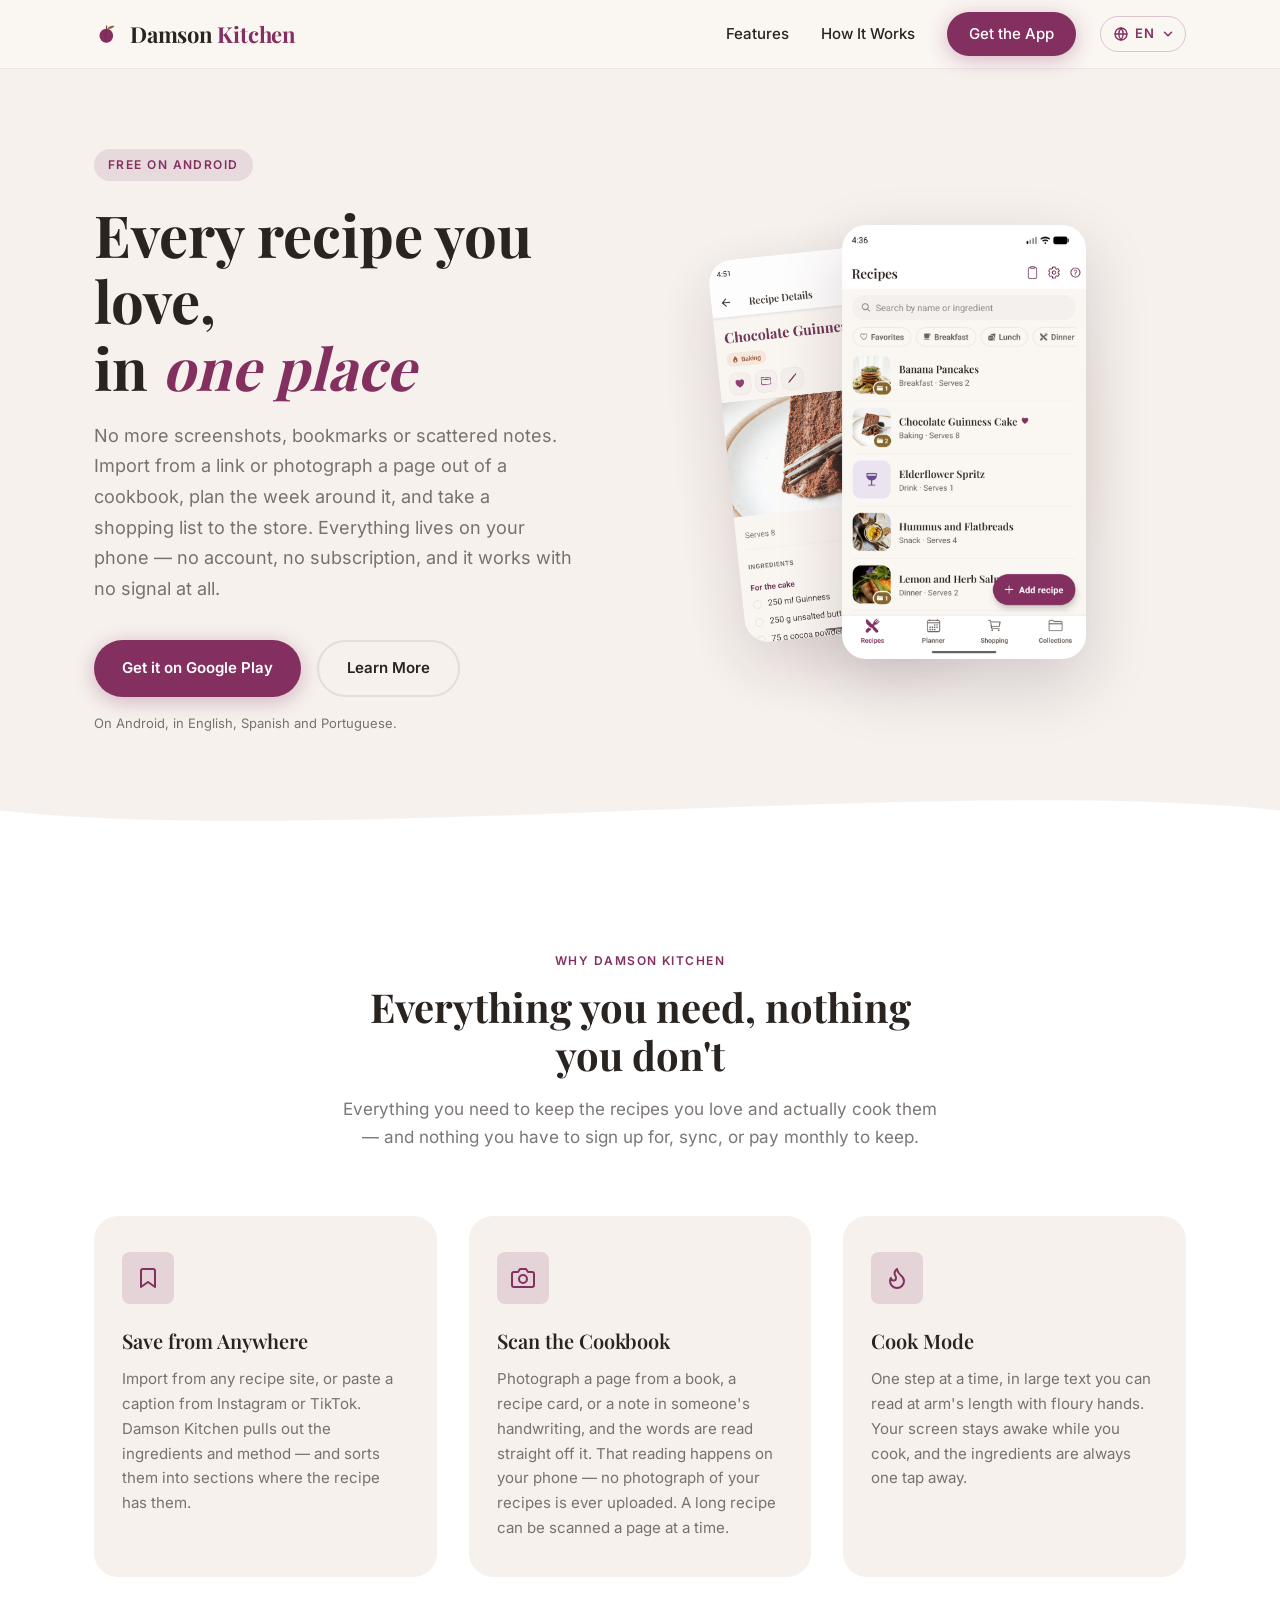
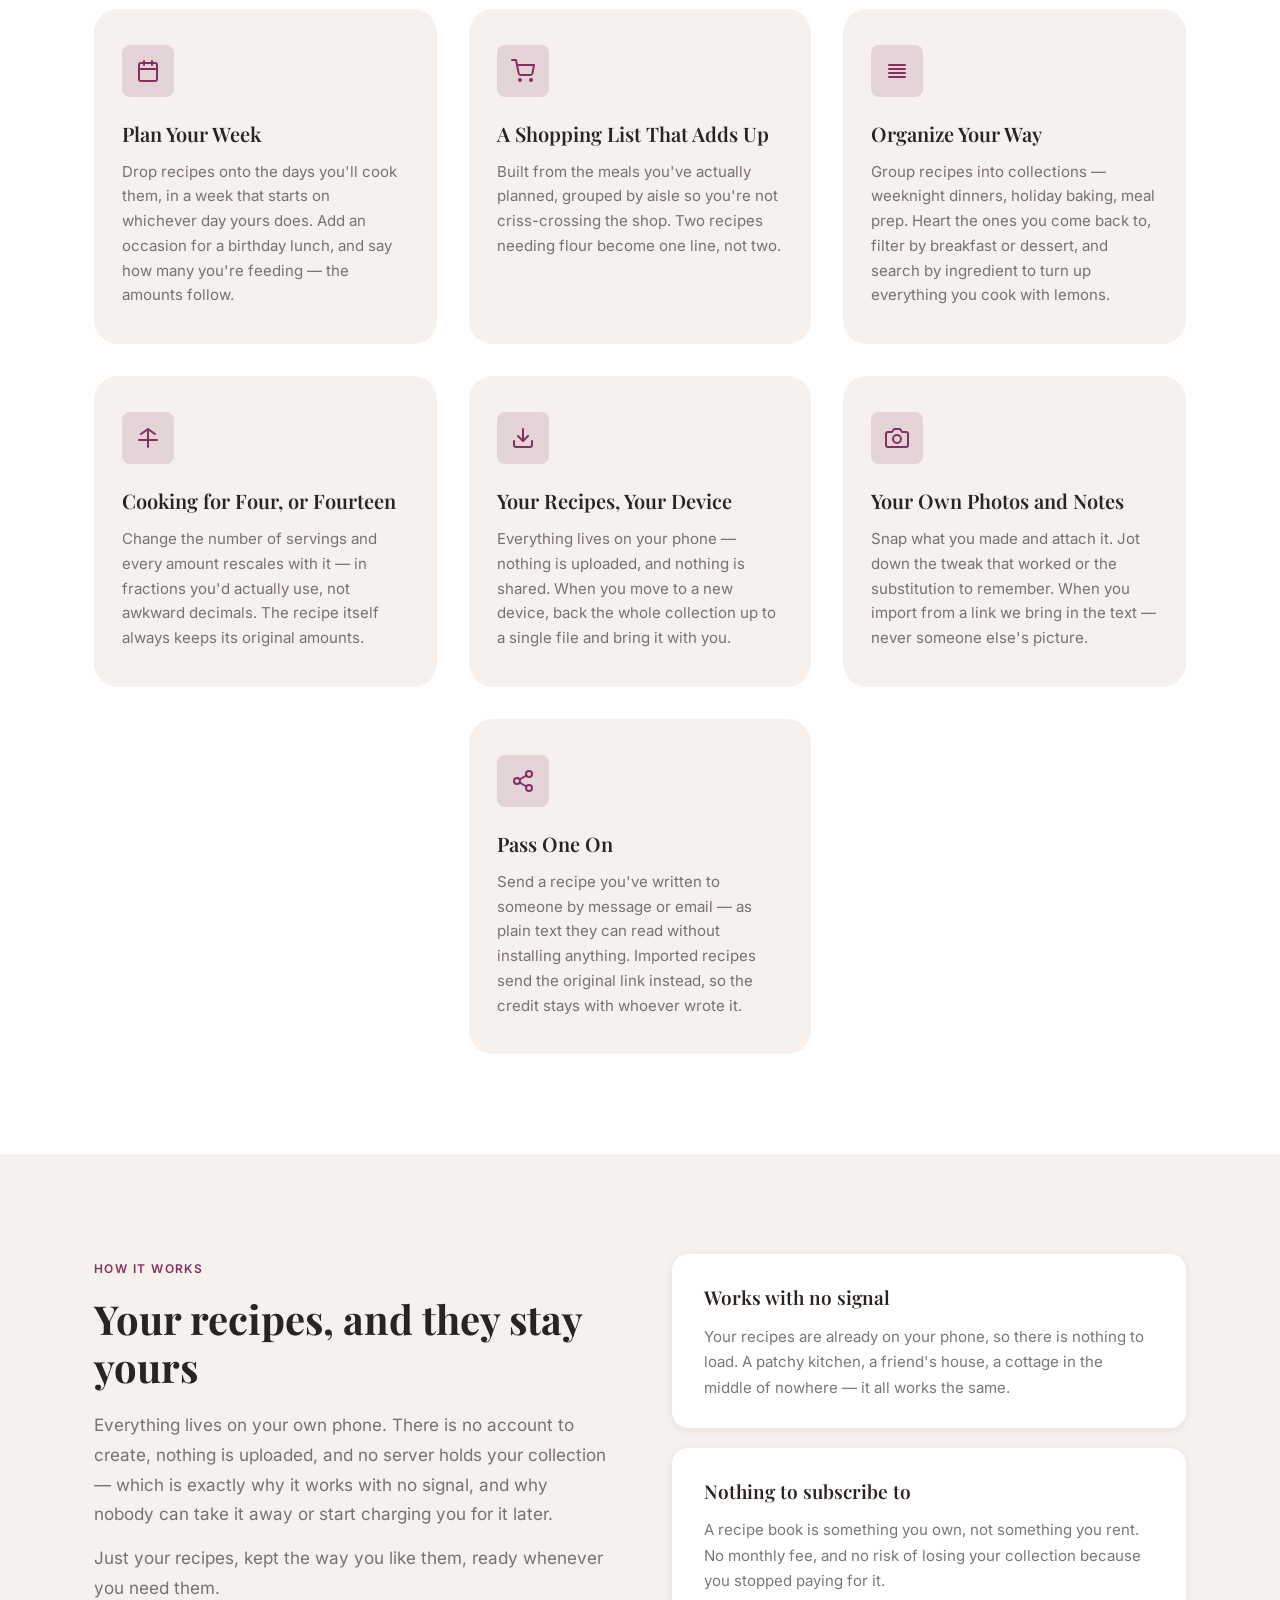
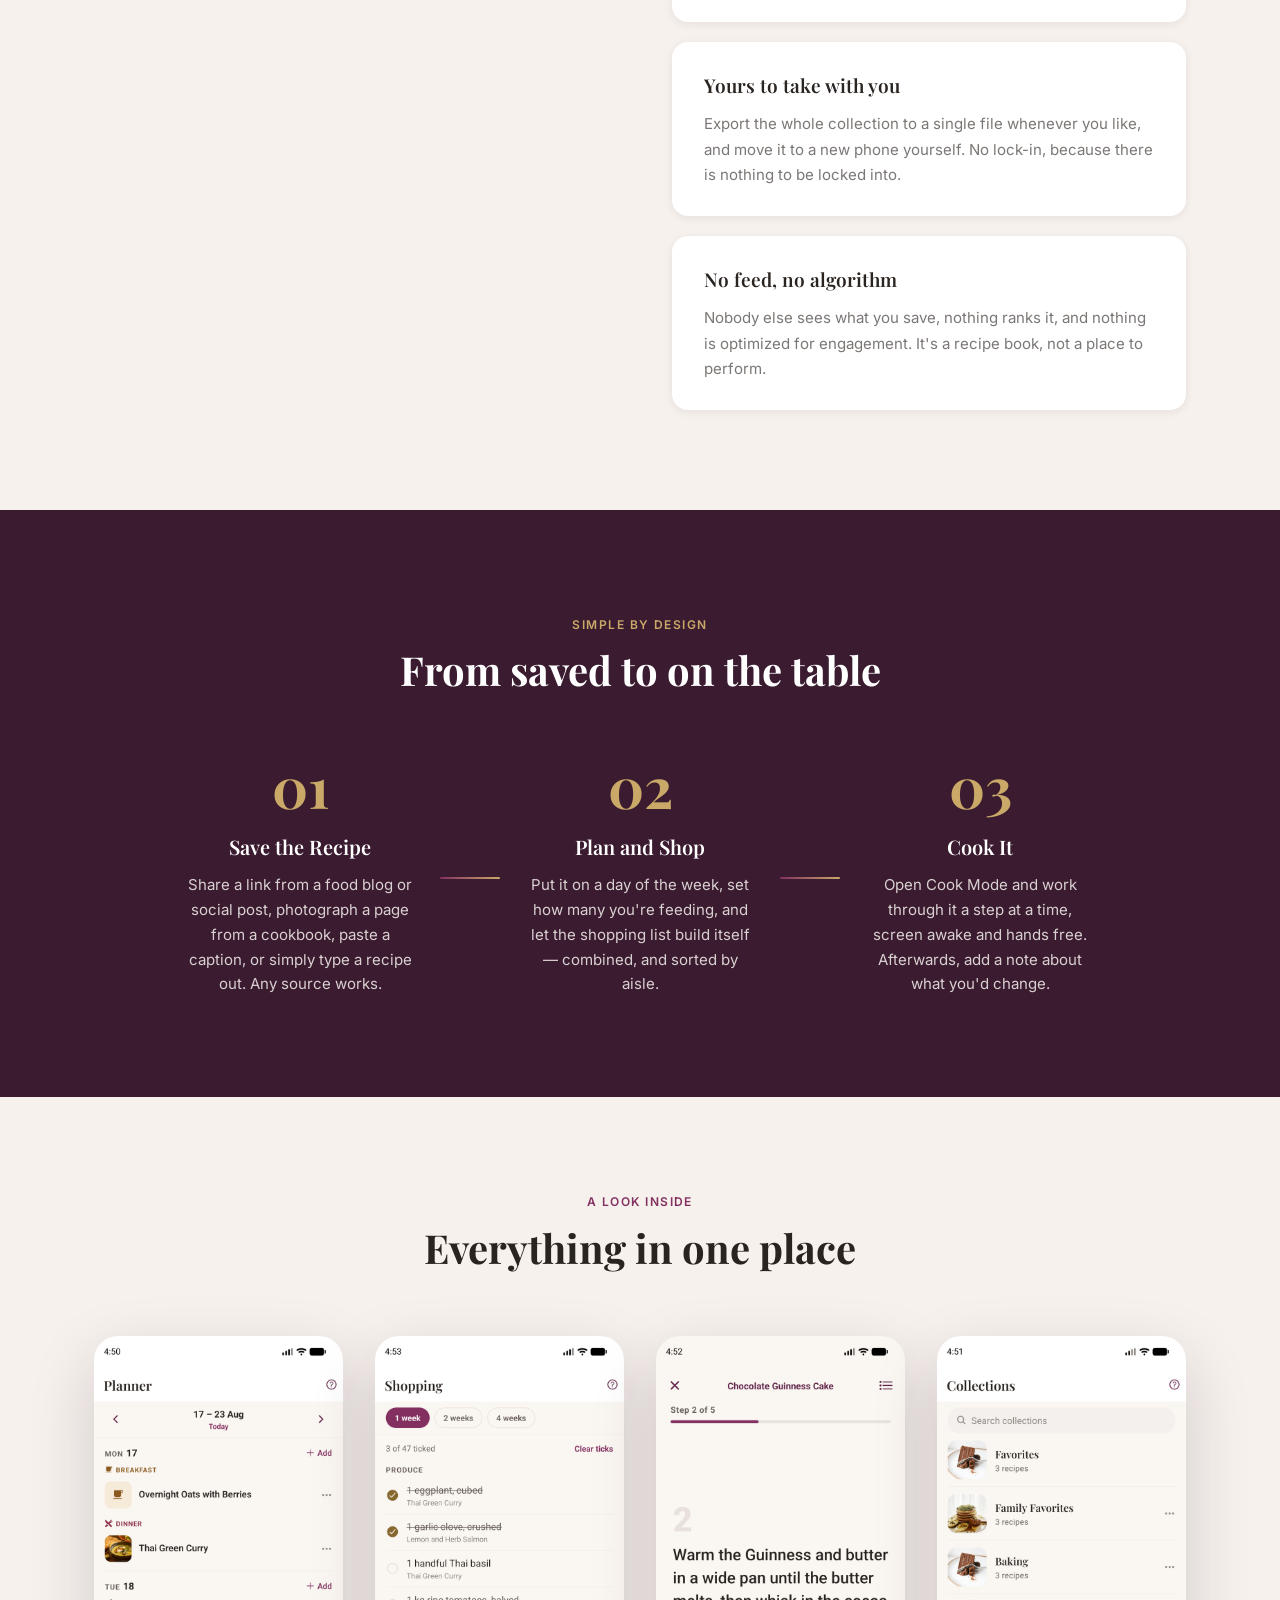
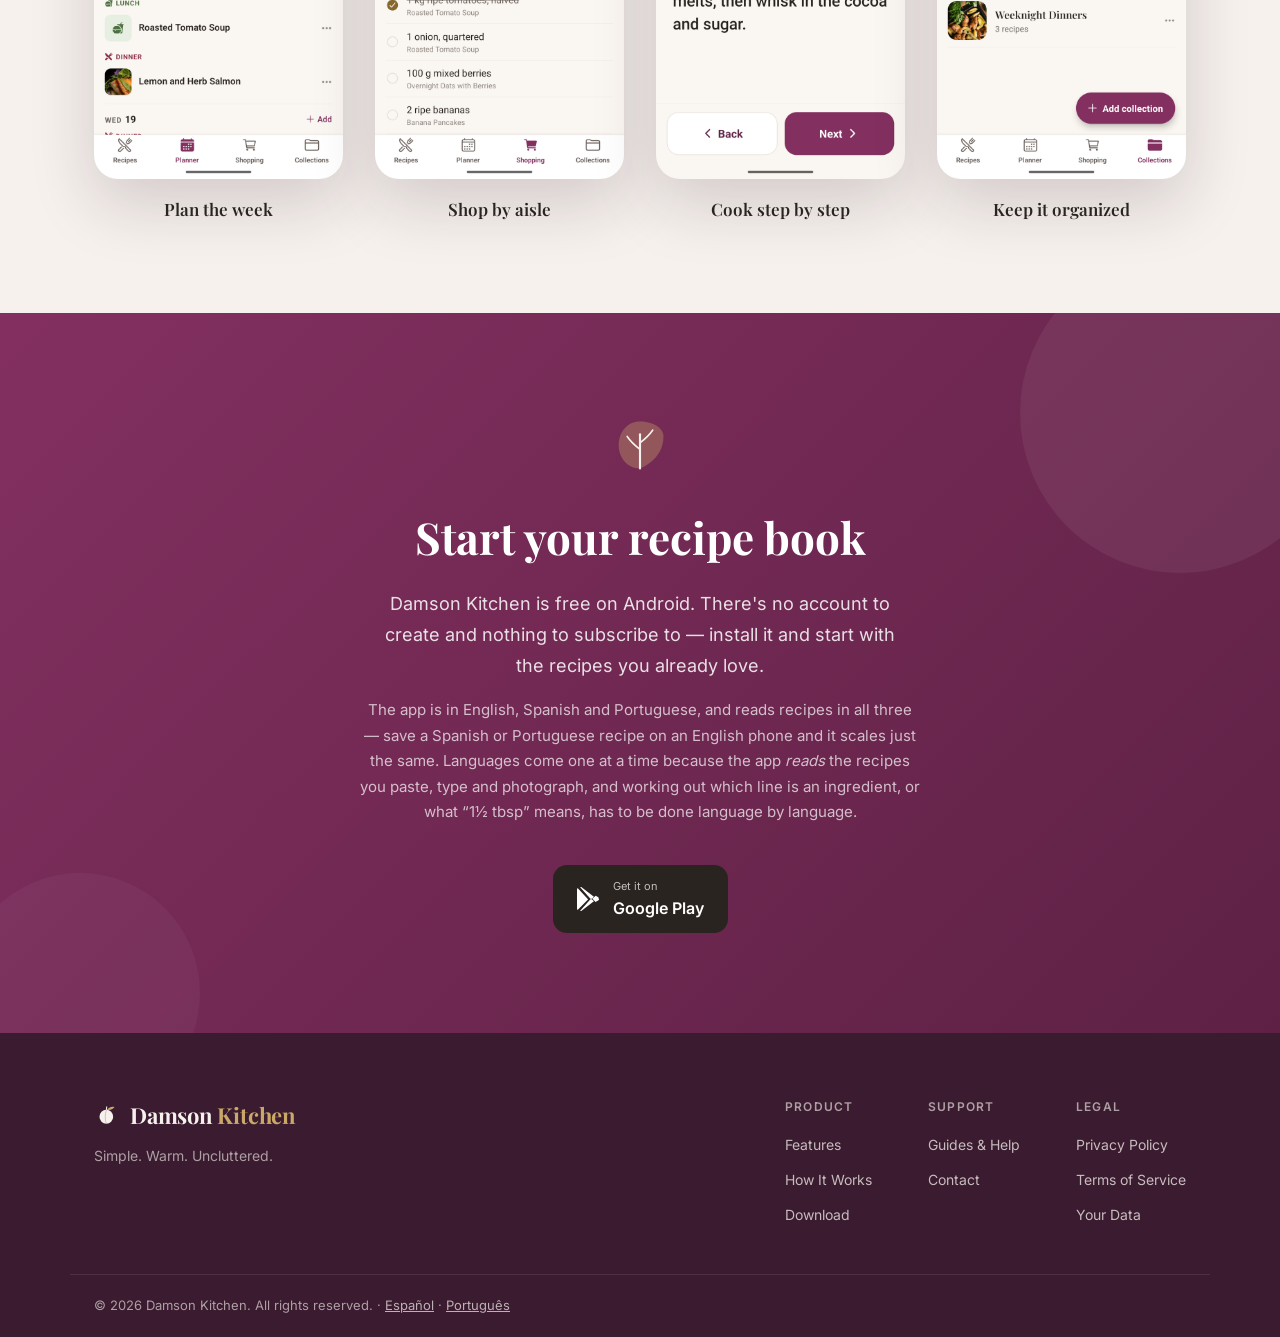
==== index.html @ f4afdb45 "Portuguese (Brazil) site, and a three-language menu in place of the EN/ES pill Co-Authored-By: Claud" ====
<!DOCTYPE html>
<html lang="en">
<head>
  <meta charset="UTF-8" />
  <meta name="viewport" content="width=device-width, initial-scale=1.0" />
  <!-- Send a Spanish- or Portuguese-speaking visitor to their page, but only on arrival from
       outside the site: moving around it (including choosing English from the language
       menu) is always respected, and ?lang=en forces English. Nothing is stored. -->
  <script>
    (function () {
      try {
        if (document.referrer.indexOf(location.origin) === 0) return;
        if (/[?&]lang=en(&|$)/.test(location.search)) return;
        var first = ((navigator.languages && navigator.languages[0]) || navigator.language || '').toLowerCase();
        var lang = first.slice(0, 2);
        if (lang !== 'es' && lang !== 'pt') return;
        var path = location.pathname === '/' || location.pathname === '/index.html' ? '/' : location.pathname;
        location.replace('/' + lang + path + location.hash);
      } catch (e) {}
    })();
  </script>
  <meta name="description" content="Damson Kitchen — your own private recipe book. Import recipes, plan the week, and build a shopping list. Everything stays on your phone." />
  <link rel="canonical" href="https://damsonkitchen.com/" />
  <link rel="alternate" hreflang="en" href="https://damsonkitchen.com/" />
  <link rel="alternate" hreflang="es" href="https://damsonkitchen.com/es/" />
  <link rel="alternate" hreflang="x-default" href="https://damsonkitchen.com/" />
  <meta property="og:type" content="website" />
  <meta property="og:site_name" content="Damson Kitchen" />
  <meta property="og:title" content="Damson Kitchen — Your Own Private Recipe Book" />
  <meta property="og:description" content="Import recipes, plan the week, and build a shopping list. Everything stays on your phone." />
  <meta property="og:image" content="https://damsonkitchen.com/assets/og-image.png" />
  <meta property="og:url" content="https://damsonkitchen.com/" />
  <meta name="twitter:card" content="summary_large_image" />
  <meta name="twitter:title" content="Damson Kitchen — Your Own Private Recipe Book" />
  <meta name="twitter:description" content="Import recipes, plan the week, and build a shopping list. Everything stays on your phone." />
  <meta name="twitter:image" content="https://damsonkitchen.com/assets/og-image.png" />
  <title>Damson Kitchen — Your Own Private Recipe Book</title>
  <script type="application/ld+json">
  {
    "@context": "https://schema.org",
    "@type": "SoftwareApplication",
    "name": "Damson Kitchen",
    "description": "Your own private recipe book. Import recipes from any website or social post, scan them from a cookbook page, plan your week, build a shopping list, and cook step by step — all stored only on your device.",
    "url": "https://damsonkitchen.com/",
    "installUrl": "https://play.google.com/store/apps/details?id=com.damsonkitchen.app",
    "downloadUrl": "https://play.google.com/store/apps/details?id=com.damsonkitchen.app",
    "applicationCategory": "LifestyleApplication",
    "operatingSystem": "Android",
    "offers": {
      "@type": "Offer",
      "price": "0",
      "priceCurrency": "GBP"
    },
    "screenshot": "https://damsonkitchen.com/assets/og-image.png",
    "image": "https://damsonkitchen.com/assets/favicon.svg"
  }
  </script>
  <link rel="icon" type="image/svg+xml" href="assets/favicon.svg" />
  <link rel="apple-touch-icon" href="assets/favicon.svg" />
  <link rel="stylesheet" href="styles.css" />
</head>
<body>

  <!-- NAV -->
  <header class="nav">
    <div class="nav__inner container">
      <a href="#" class="nav__logo" aria-label="Damson Kitchen — home">
        <svg class="brandmark" viewBox="0 0 32 32" xmlns="http://www.w3.org/2000/svg" aria-hidden="true" focusable="false"><g transform="translate(16,16) scale(0.28) translate(-53,-51)"><path d="M50 30C50.5 24 51 20 52 15" stroke="#833060" stroke-width="4.5" stroke-linecap="round" fill="none"/><ellipse cx="50" cy="59" rx="30" ry="31" fill="#833060"/><path d="M50 31C43.5 45 43.5 73 49 86" stroke="#5E2145" stroke-width="3.5" stroke-linecap="round" fill="none" opacity=".55"/><path d="M53 28C62 16 78 12 86 17 79 26 64 31 53 28Z" fill="#86682F"/></g></svg>
        <span class="nav__logo-text">Damson <em>Kitchen</em></span>
      </a>
      <nav class="nav__links">
        <a href="#features">Features</a>
        <a href="#how-it-works">How It Works</a>
        <a href="https://play.google.com/store/apps/details?id=com.damsonkitchen.app" class="btn btn--primary btn--sm" target="_blank" rel="noopener">Get the App</a>
      </nav>
      <details class="nav__lang">
        <summary aria-label="Language / Idioma" title="Language / Idioma"><svg viewBox="0 0 24 24" fill="none" stroke="currentColor" stroke-width="2" stroke-linecap="round" stroke-linejoin="round" aria-hidden="true" focusable="false"><circle cx="12" cy="12" r="9"/><path d="M3 12h18M12 3a14 14 0 0 1 0 18M12 3a14 14 0 0 0 0 18"/></svg><span>EN</span><svg class="nav__lang-caret" viewBox="0 0 24 24" fill="none" stroke="currentColor" stroke-width="2.5" stroke-linecap="round" stroke-linejoin="round" aria-hidden="true" focusable="false"><path d="M6 9l6 6 6-6"/></svg></summary>
        <ul class="nav__lang-menu">
          <li><a href="/" lang="en" hreflang="en" aria-current="true">English</a></li>
          <li><a href="/es/" lang="es" hreflang="es">Español</a></li>
          <li><a href="/pt/" lang="pt" hreflang="pt">Português</a></li>
        </ul>
      </details>
      <button class="nav__hamburger" aria-label="Open menu">
        <span></span><span></span><span></span>
      </button>
    </div>
  </header>

  <!-- HERO -->
  <section class="hero">
    <div class="container hero__inner">
      <div class="hero__text">
        <span class="hero__eyebrow">Free on Android</span>
        <h1 class="hero__headline">Every recipe you love,<br/>in <em>one place</em></h1>
        <p class="hero__sub">No more screenshots, bookmarks or scattered notes. Import from a link or photograph a page out of a cookbook, plan the week around it, and take a shopping list to the store. Everything lives on your phone — no account, no subscription, and it works with no signal at all.</p>
        <div class="hero__ctas">
          <a href="https://play.google.com/store/apps/details?id=com.damsonkitchen.app" class="btn btn--primary" target="_blank" rel="noopener">Get it on Google Play</a>
          <a href="#features" class="btn btn--ghost">Learn More</a>
        </div>
        <p class="hero__note">On Android, in English, Spanish and Portuguese.</p>
      </div>
      <div class="hero__phone">
        <div class="shot-stack">
          <img src="assets/shots/detail.png" alt="" class="shot shot--back" width="1080" height="1920">
          <img src="assets/shots/recipes.png" alt="The Damson Kitchen recipe list, showing saved recipes with photos, meal types and serving sizes" class="shot shot--front" width="1080" height="1920">
        </div>
        <div class="hero__blob" aria-hidden="true"></div>
      </div>
    </div>
    <div class="hero__wave">
      <svg viewBox="0 0 1440 80" preserveAspectRatio="none" xmlns="http://www.w3.org/2000/svg">
        <path d="M0,40 C360,80 1080,0 1440,40 L1440,80 L0,80 Z" fill="#ffffff"/>
      </svg>
    </div>
  </section>

  <!-- FEATURES -->
  <section class="features" id="features">
    <div class="container">
      <div class="section-header">
        <span class="section-eyebrow">Why Damson Kitchen</span>
        <h2>Everything you need, nothing you don't</h2>
        <p>Everything you need to keep the recipes you love and actually cook them — and nothing you have to sign up for, sync, or pay monthly to keep.</p>
      </div>
      <div class="features__grid">
        <div class="feature-card">
          <div class="feature-card__icon">
            <svg viewBox="0 0 24 24" fill="none" stroke="currentColor" stroke-width="2" stroke-linecap="round" stroke-linejoin="round">
              <path d="M19 21l-7-5-7 5V5a2 2 0 0 1 2-2h10a2 2 0 0 1 2 2z"/>
            </svg>
          </div>
          <h3>Save from Anywhere</h3>
          <p>Import from any recipe site, or paste a caption from Instagram or TikTok. Damson Kitchen pulls out the ingredients and method — and sorts them into sections where the recipe has them.</p>
        </div>
        <div class="feature-card">
          <div class="feature-card__icon">
            <svg viewBox="0 0 24 24" fill="none" stroke="currentColor" stroke-width="2" stroke-linecap="round" stroke-linejoin="round">
              <path d="M23 19a2 2 0 0 1-2 2H3a2 2 0 0 1-2-2V8a2 2 0 0 1 2-2h4l2-3h6l2 3h4a2 2 0 0 1 2 2z"/>
              <circle cx="12" cy="13" r="4"/>
            </svg>
          </div>
          <h3>Scan the Cookbook</h3>
          <p>Photograph a page from a book, a recipe card, or a note in someone's handwriting, and the words are read straight off it. That reading happens on your phone — no photograph of your recipes is ever uploaded. A long recipe can be scanned a page at a time.</p>
        </div>
        <div class="feature-card">
          <div class="feature-card__icon">
            <svg viewBox="0 0 24 24" fill="none" stroke="currentColor" stroke-width="2" stroke-linecap="round" stroke-linejoin="round">
              <path d="M8.5 14.5A2.5 2.5 0 0 0 11 12c0-1.38-.5-2-1-3-1.072-2.143-.224-4.054 2-6 .5 2.5 2 4.9 4 6.5 2 1.6 3 3.5 3 5.5a7 7 0 1 1-14 0c0-1.153.433-2.294 1-3a2.5 2.5 0 0 0 2.5 2.5z"/>
            </svg>
          </div>
          <h3>Cook Mode</h3>
          <p>One step at a time, in large text you can read at arm's length with floury hands. Your screen stays awake while you cook, and the ingredients are always one tap away.</p>
        </div>
        <div class="feature-card">
          <div class="feature-card__icon">
            <svg viewBox="0 0 24 24" fill="none" stroke="currentColor" stroke-width="2" stroke-linecap="round" stroke-linejoin="round">
              <rect x="3" y="4" width="18" height="18" rx="2"/><path d="M16 2v4M8 2v4M3 10h18"/>
            </svg>
          </div>
          <h3>Plan Your Week</h3>
          <p>Drop recipes onto the days you'll cook them, in a week that starts on whichever day yours does. Add an occasion for a birthday lunch, and say how many you're feeding — the amounts follow.</p>
        </div>
        <div class="feature-card">
          <div class="feature-card__icon">
            <svg viewBox="0 0 24 24" fill="none" stroke="currentColor" stroke-width="2" stroke-linecap="round" stroke-linejoin="round">
              <circle cx="9" cy="21" r="1"/><circle cx="20" cy="21" r="1"/><path d="M1 1h4l2.68 13.39a2 2 0 0 0 2 1.61h9.72a2 2 0 0 0 2-1.61L23 6H6"/>
            </svg>
          </div>
          <h3>A Shopping List That Adds Up</h3>
          <p>Built from the meals you've actually planned, grouped by aisle so you're not criss-crossing the shop. Two recipes needing flour become one line, not two.</p>
        </div>
        <div class="feature-card">
          <div class="feature-card__icon">
            <svg viewBox="0 0 24 24" fill="none" stroke="currentColor" stroke-width="2" stroke-linecap="round" stroke-linejoin="round">
              <path d="M4 6h16M4 10h16M4 14h16M4 18h16"/>
            </svg>
          </div>
          <h3>Organize Your Way</h3>
          <p>Group recipes into collections — weeknight dinners, holiday baking, meal prep. Heart the ones you come back to, filter by breakfast or dessert, and search by ingredient to turn up everything you cook with lemons.</p>
        </div>
        <div class="feature-card">
          <div class="feature-card__icon">
            <svg viewBox="0 0 24 24" fill="none" stroke="currentColor" stroke-width="2" stroke-linecap="round" stroke-linejoin="round">
              <path d="M12 3v18M5 8l7-5 7 5"/><path d="M3 14h18"/>
            </svg>
          </div>
          <h3>Cooking for Four, or Fourteen</h3>
          <p>Change the number of servings and every amount rescales with it — in fractions you'd actually use, not awkward decimals. The recipe itself always keeps its original amounts.</p>
        </div>
        <div class="feature-card">
          <div class="feature-card__icon">
            <svg viewBox="0 0 24 24" fill="none" stroke="currentColor" stroke-width="2" stroke-linecap="round" stroke-linejoin="round">
              <path d="M21 15v4a2 2 0 0 1-2 2H5a2 2 0 0 1-2-2v-4"/><path d="M7 10l5 5 5-5"/><path d="M12 15V3"/>
            </svg>
          </div>
          <h3>Your Recipes, Your Device</h3>
          <p>Everything lives on your phone — nothing is uploaded, and nothing is shared. When you move to a new device, back the whole collection up to a single file and bring it with you.</p>
        </div>
        <div class="feature-card">
          <div class="feature-card__icon">
            <svg viewBox="0 0 24 24" fill="none" stroke="currentColor" stroke-width="2" stroke-linecap="round" stroke-linejoin="round">
              <path d="M23 19a2 2 0 0 1-2 2H3a2 2 0 0 1-2-2V8a2 2 0 0 1 2-2h4l2-3h6l2 3h4a2 2 0 0 1 2 2z"/><circle cx="12" cy="13" r="4"/>
            </svg>
          </div>
          <h3>Your Own Photos and Notes</h3>
          <p>Snap what you made and attach it. Jot down the tweak that worked or the substitution to remember. When you import from a link we bring in the text — never someone else's picture.</p>
        </div>
        <div class="feature-card">
          <div class="feature-card__icon">
            <svg viewBox="0 0 24 24" fill="none" stroke="currentColor" stroke-width="2" stroke-linecap="round" stroke-linejoin="round">
              <circle cx="18" cy="5" r="3"/><circle cx="6" cy="12" r="3"/><circle cx="18" cy="19" r="3"/><path d="M8.59 13.51l6.83 3.98M15.41 6.51L8.59 10.49"/>
            </svg>
          </div>
          <h3>Pass One On</h3>
          <p>Send a recipe you've written to someone by message or email — as plain text they can read without installing anything. Imported recipes send the original link instead, so the credit stays with whoever wrote it.</p>
        </div>
      </div>
    </div>
  </section>

  <!-- PHILOSOPHY -->
  <section class="philosophy">
    <div class="container">
      <div class="philosophy__inner">
        <div class="philosophy__story">
          <span class="section-eyebrow">How It Works</span>
          <h2>Your recipes, and they stay yours</h2>
          <p>Everything lives on your own phone. There is no account to create, nothing is uploaded, and no server holds your collection — which is exactly why it works with no signal, and why nobody can take it away or start charging you for it later.</p>
          <p>Just your recipes, kept the way you like them, ready whenever you need them.</p>
        </div>
        <div class="philosophy__values">
          <div class="philosophy__value">
            <h3>Works with no signal</h3>
            <p>Your recipes are already on your phone, so there is nothing to load. A patchy kitchen, a friend's house, a cottage in the middle of nowhere — it all works the same.</p>
          </div>
          <div class="philosophy__value">
            <h3>Nothing to subscribe to</h3>
            <p>A recipe book is something you own, not something you rent. No monthly fee, and no risk of losing your collection because you stopped paying for it.</p>
          </div>
          <div class="philosophy__value">
            <h3>Yours to take with you</h3>
            <p>Export the whole collection to a single file whenever you like, and move it to a new phone yourself. No lock-in, because there is nothing to be locked into.</p>
          </div>
          <div class="philosophy__value">
            <h3>No feed, no algorithm</h3>
            <p>Nobody else sees what you save, nothing ranks it, and nothing is optimized for engagement. It's a recipe book, not a place to perform.</p>
          </div>
        </div>
      </div>
    </div>
  </section>

  <!-- HOW IT WORKS -->
  <section class="how-it-works" id="how-it-works">
    <div class="container">
      <div class="section-header section-header--light">
        <span class="section-eyebrow section-eyebrow--light">Simple by Design</span>
        <h2>From saved to on the table</h2>
      </div>
      <div class="steps">
        <div class="step">
          <div class="step__number">01</div>
          <div class="step__content">
            <h3>Save the Recipe</h3>
            <p>Share a link from a food blog or social post, photograph a page from a cookbook, paste a caption, or simply type a recipe out. Any source works.</p>
          </div>
        </div>
        <div class="step__connector" aria-hidden="true"></div>
        <div class="step">
          <div class="step__number">02</div>
          <div class="step__content">
            <h3>Plan and Shop</h3>
            <p>Put it on a day of the week, set how many you're feeding, and let the shopping list build itself — combined, and sorted by aisle.</p>
          </div>
        </div>
        <div class="step__connector" aria-hidden="true"></div>
        <div class="step">
          <div class="step__number">03</div>
          <div class="step__content">
            <h3>Cook It</h3>
            <p>Open Cook Mode and work through it a step at a time, screen awake and hands free. Afterwards, add a note about what you'd change.</p>
          </div>
        </div>
      </div>
    </div>
  </section>

  <!-- SCREENSHOTS -->
  <section class="gallery">
    <div class="container">
      <div class="section-header">
        <span class="section-eyebrow">A Look Inside</span>
        <h2>Everything in one place</h2>
      </div>
      <div class="gallery__strip">
        <figure class="gallery__item">
          <img src="assets/shots/planner.png" alt="The meal planner, showing recipes placed on days of the week under breakfast, lunch and dinner headings" class="shot" width="1080" height="1920" loading="lazy">
          <figcaption>Plan the week</figcaption>
        </figure>
        <figure class="gallery__item">
          <img src="assets/shots/shopping.png" alt="The shopping list, grouped by supermarket aisle with items ticked off" class="shot" width="1080" height="1920" loading="lazy">
          <figcaption>Shop by aisle</figcaption>
        </figure>
        <figure class="gallery__item">
          <img src="assets/shots/cookmode.png" alt="Cook Mode, showing a single recipe step in large text with a progress bar" class="shot" width="1080" height="1920" loading="lazy">
          <figcaption>Cook step by step</figcaption>
        </figure>
        <figure class="gallery__item">
          <img src="assets/shots/collections.png" alt="Collections, showing Favorites alongside named groups of recipes" class="shot" width="1080" height="1920" loading="lazy">
          <figcaption>Keep it organized</figcaption>
        </figure>
      </div>
    </div>
  </section>

  <!-- DOWNLOAD CTA -->
  <section class="download" id="download">
    <div class="container download__inner">
      <div class="download__leaf-icon" aria-hidden="true">
        <svg viewBox="0 0 60 60" fill="none" xmlns="http://www.w3.org/2000/svg">
          <path d="M30 8C18 8 10 18 10 30C10 42 18 52 30 52C30 52 52 44 52 22C52 14 42 8 30 8Z" fill="#C9A868" opacity="0.35"/>
          <path d="M30 52C30 52 30 30 30 20" stroke="#F6F1ED" stroke-width="2" stroke-linecap="round"/>
          <path d="M30 34C30 34 22 28 18 22" stroke="#F6F1ED" stroke-width="1.5" stroke-linecap="round"/>
          <path d="M30 28C30 28 38 22 42 16" stroke="#F6F1ED" stroke-width="1.5" stroke-linecap="round"/>
        </svg>
      </div>
      <h2>Start your recipe book</h2>
      <p>Damson Kitchen is free on Android. There's no account to create and nothing to subscribe to — install it and start with the recipes you already love.</p>
      <p class="download__note">The app is in English, Spanish and Portuguese, and reads recipes in all three — save a Spanish or Portuguese recipe on an English phone and it scales just the same. Languages come one at a time because the app <em>reads</em> the recipes you paste, type and photograph, and working out which line is an ingredient, or what &ldquo;1&frac12; tbsp&rdquo; means, has to be done language by language.</p>
      <div class="download__badges">
        <a href="https://play.google.com/store/apps/details?id=com.damsonkitchen.app" class="store-badge" target="_blank" rel="noopener" aria-label="Get Damson Kitchen on Google Play">
          <svg viewBox="0 0 24 24" fill="currentColor" aria-hidden="true">
            <path d="M3.18 23.76c.33.19.71.24 1.08.14l12.64-9.73-2.79-2.79L3.18 23.76zM.49 1.17C.18 1.52 0 2.04 0 2.7v18.6c0 .66.18 1.18.49 1.52l.08.08L11 12.49v-.24L.57 1.09l-.08.08zM21.46 10.35l-2.9-1.67-3.12 3.12 3.12 3.13 2.92-1.68c.83-.48.83-1.25-.02-1.9zM4.26.09L16.9 9.83l-2.79 2.79L3.18.24C3.51.06 3.93.1 4.26.09z"/>
          </svg>
          <div>
            <small>Get it on</small>
            <strong>Google Play</strong>
          </div>
        </a>
      </div>
    </div>
  </section>

  <!-- FOOTER -->
  <footer class="footer">
    <div class="container footer__inner">
      <div class="footer__brand">
        <a href="#" class="nav__logo" aria-label="Damson Kitchen — home">
          <svg class="brandmark" viewBox="0 0 32 32" xmlns="http://www.w3.org/2000/svg" aria-hidden="true" focusable="false"><g transform="translate(16,16) scale(0.28) translate(-53,-51)"><path d="M50 30C50.5 24 51 20 52 15" stroke="#F6F1ED" stroke-width="4.5" stroke-linecap="round" fill="none"/><ellipse cx="50" cy="59" rx="30" ry="31" fill="#F6F1ED"/><path d="M50 31C43.5 45 43.5 73 49 86" stroke="#833060" stroke-width="3.5" stroke-linecap="round" fill="none" opacity=".34"/><path d="M53 28C62 16 78 12 86 17 79 26 64 31 53 28Z" fill="#C9A868"/></g></svg>
          <span class="nav__logo-text">Damson <em>Kitchen</em></span>
        </a>
        <p>Simple. Warm. Uncluttered.</p>
      </div>
      <div class="footer__links">
        <div class="footer__col">
          <h4>Product</h4>
          <a href="#features">Features</a>
          <a href="#how-it-works">How It Works</a>
          <a href="#download">Download</a>
        </div>
        <div class="footer__col">
          <h4>Support</h4>
          <a href="help.html">Guides &amp; Help</a>
          <a href="mailto:hello@damsonkitchen.com">Contact</a>
        </div>
        <div class="footer__col">
          <h4>Legal</h4>
          <a href="privacy.html">Privacy Policy</a>
          <a href="terms.html">Terms of Service</a>
          <a href="delete-account.html">Your Data</a>
        </div>
      </div>
    </div>
    <div class="footer__bottom container">
      <p>&copy; 2026 Damson Kitchen. All rights reserved. · <a href="/es/" lang="es" hreflang="es">Español</a> · <a href="/pt/" lang="pt" hreflang="pt">Português</a></p>
    </div>
  </footer>

  <script src="script.js"></script>
</body>
</html>
---- styles.css ----
/* ============================================================
   DAMSON KITCHEN — Brand Website

   Damson on warm stone, matching the app's own palette (src/theme.ts).
   The primary and accent are the app's exact values so the site and the
   app read as one product:

     --damson    #833060  = app lightColors.primary   (white on it, 8.2:1)
     --brass     #C9A868  = app darkColors.accent     (sits on dark grounds)
     --ink       #2A2421  = app lightColors.text
     --plum-deep #3A1B2F  = dark section bands and the footer

   Ration the hue, as the app does: filled buttons and eyebrows carry it,
   body copy sits in --ink-60. Don't put damson on every heading — that
   over-saturation is what made the previous coral-on-cream look dated.
   ============================================================ */

/* Fonts are served from this site, not from Google Fonts, so a visit sends
   nothing to a third party. Both are variable fonts covering every weight the
   site uses; the Latin subset includes Spanish (á ñ ¿ ¡) and the euro sign.
   Both are under the SIL Open Font License. */
@font-face {
  font-family: 'Inter';
  font-style: normal;
  font-weight: 300 600;
  font-display: swap;
  src: url('assets/fonts/inter-latin.woff2') format('woff2');
}
@font-face {
  font-family: 'Playfair Display';
  font-style: normal;
  font-weight: 400 700;
  font-display: swap;
  src: url('assets/fonts/playfair-display-latin.woff2') format('woff2');
}

*, *::before, *::after { box-sizing: border-box; margin: 0; padding: 0; }

:root {
  --damson:    #833060;
  --damson-dk: #6B2750;  /* hover/pressed */
  --stone:     #F6F1ED;  /* warm off-white section bands */
  --brass:     #C9A868;
  --ink:       #2A2421;
  --ink-60:    rgba(42,36,33,.62);
  --ink-10:    rgba(42,36,33,.09);
  --plum-deep: #3A1B2F;
  --white:     #ffffff;

  --font-heading: 'Playfair Display', Georgia, serif;
  --font-body:    'Inter', system-ui, sans-serif;

  --radius-sm: 8px;
  --radius-md: 16px;
  --radius-lg: 24px;
  --radius-xl: 40px;

  --shadow-sm: 0 2px 8px rgba(58,27,47,.08);
  --shadow-md: 0 8px 32px rgba(58,27,47,.12);
  --shadow-lg: 0 24px 64px rgba(58,27,47,.18);

  --transition: 0.22s ease;
}

html { scroll-behavior: smooth; }

body {
  font-family: var(--font-body);
  background: var(--white);
  color: var(--ink);
  line-height: 1.65;
  overflow-x: hidden;
}

/* ---- UTILITIES ---- */
.container {
  max-width: 1140px;
  margin: 0 auto;
  padding: 0 24px;
}

.btn {
  display: inline-flex;
  align-items: center;
  gap: 8px;
  padding: 14px 28px;
  border-radius: 100px;
  font-family: var(--font-body);
  font-size: 15px;
  font-weight: 600;
  text-decoration: none;
  cursor: pointer;
  border: none;
  transition: transform var(--transition), box-shadow var(--transition), background var(--transition);
}
.btn:hover { transform: translateY(-2px); }

.btn--primary {
  background: var(--damson);
  color: var(--white);
  box-shadow: 0 4px 20px rgba(131,48,96,.32);
}
.btn--primary:hover { background: var(--damson-dk); box-shadow: 0 8px 28px rgba(131,48,96,.42); }

.btn--ghost {
  background: transparent;
  color: var(--ink);
  border: 2px solid var(--ink-10);
}
.btn--ghost:hover { border-color: var(--damson); color: var(--damson); }

.btn--sm { padding: 10px 22px; font-size: 14px; }

.section-header {
  text-align: center;
  max-width: 600px;
  margin: 0 auto 64px;
}
/* Doubled class so it outranks `.section-header h2` below, which sets ink. With
   equal specificity the later rule won, and the heading on the dark band rendered
   ink on plum-deep — 1:1, invisible. */
.section-header.section-header--light h2,
.section-header.section-header--light p { color: var(--white); }

.section-eyebrow {
  display: inline-block;
  font-size: 12px;
  font-weight: 600;
  letter-spacing: .12em;
  text-transform: uppercase;
  color: var(--damson);
  margin-bottom: 12px;
}
.section-eyebrow--light { color: var(--brass); }

.section-header h2 {
  font-family: var(--font-heading);
  font-size: clamp(28px, 4vw, 40px);
  font-weight: 700;
  line-height: 1.2;
  color: var(--ink);
  margin-bottom: 16px;
}
.section-header p {
  font-size: 17px;
  color: var(--ink-60);
  line-height: 1.7;
}

/* ============================================================
   NAVIGATION
   ============================================================ */
.nav {
  position: sticky;
  top: 0;
  z-index: 100;
  background: rgba(250,246,241,.92);
  backdrop-filter: blur(12px);
  -webkit-backdrop-filter: blur(12px);
  border-bottom: 1px solid rgba(131,48,96,.1);
}

.nav__inner {
  display: flex;
  align-items: center;
  justify-content: space-between;
  height: 68px;
}

.nav__logo {
  display: flex;
  align-items: center;
  gap: 10px;
  text-decoration: none;
  font-family: var(--font-heading);
  font-size: 22px;
  font-weight: 700;
  color: var(--ink);
}

.nav__links {
  display: flex;
  align-items: center;
  gap: 32px;
}
.nav__links a {
  text-decoration: none;
  font-size: 15px;
  font-weight: 500;
  color: var(--ink);
  transition: color var(--transition);
}
.nav__links a:not(.btn):hover { color: var(--damson); }
/* `.nav__links a` sets ink and outranks `.btn--primary`; the filled button needs its white back. */
.nav__links a.btn--primary { color: var(--white); }

/* The language switch lives outside .nav__links so it stays visible on phones,
   where the menu collapses — a switch hidden behind the hamburger is one the
   person who needs it may never find. At three languages it became a dropdown:
   a <details>, so it opens with no script at all (script.js only closes it on an
   outside tap or Escape). The pill shows the current language's code; the menu
   names each language in itself, because the person hunting for theirs may not
   read the one on screen. */
.nav__links { margin-left: auto; }
.nav__lang { position: relative; margin-left: 24px; }
.nav__lang > summary {
  display: inline-flex;
  align-items: center;
  gap: 6px;
  padding: 6px 10px 6px 12px;
  border: 1.5px solid rgba(131,48,96,.25);
  border-radius: 999px;
  font-size: 13px;
  font-weight: 600;
  letter-spacing: .06em;
  color: var(--damson);
  cursor: pointer;
  list-style: none;
  user-select: none;
  transition: background var(--transition), border-color var(--transition);
}
.nav__lang > summary::-webkit-details-marker { display: none; }
.nav__lang > summary svg { width: 16px; height: 16px; }
.nav__lang > summary .nav__lang-caret { width: 14px; height: 14px; transition: transform var(--transition); }
.nav__lang[open] > summary .nav__lang-caret { transform: rotate(180deg); }
.nav__lang > summary:hover,
.nav__lang[open] > summary { background: rgba(131,48,96,.08); border-color: var(--damson); }
.nav__lang-menu {
  position: absolute;
  right: 0;
  top: calc(100% + 8px);
  min-width: 170px;
  margin: 0;
  padding: 6px;
  list-style: none;
  background: var(--white);
  border: 1px solid rgba(131,48,96,.15);
  border-radius: 12px;
  box-shadow: 0 12px 32px rgba(42,36,33,.14);
  z-index: 120;
}
.nav__lang-menu a {
  display: block;
  padding: 10px 14px;
  border-radius: 8px;
  font-size: 15px;
  color: var(--ink);
  text-decoration: none;
}
.nav__lang-menu a:hover { background: rgba(131,48,96,.08); }
.nav__lang-menu a[aria-current] { color: var(--damson); font-weight: 600; }

.nav__hamburger {
  display: none;
  flex-direction: column;
  gap: 5px;
  background: none;
  border: none;
  cursor: pointer;
  padding: 4px;
}
.nav__hamburger span {
  display: block;
  width: 24px;
  height: 2px;
  background: var(--ink);
  border-radius: 2px;
  transition: var(--transition);
}

/* Wordmark, not an image file. The old logo was a Zayvori PNG; rather than
   commission artwork just to put the name in the corner, the name IS the mark —
   set in the heading face with the damson plum glyph beside it. Scales cleanly,
   costs no request, and can't go stale the way a baked-in PNG did. */
.brandmark {
  height: 26px;
  width: 26px;
  flex-shrink: 0;
  display: block;
}
.nav__logo-text {
  letter-spacing: -0.01em;
}
/* Second word sits in damson so the mark carries the hue without a colored
   heading — the same rationing rule the app follows. */
.nav__logo-text em {
  font-style: normal;
  color: var(--damson);
}
.footer__brand .nav__logo-text em { color: var(--brass); }

/* ============================================================
   HERO
   ============================================================ */
.hero {
  background: var(--stone);
  padding: 80px 0 0;
  position: relative;
  overflow: hidden;
}

.hero__inner {
  display: grid;
  grid-template-columns: 1fr 1fr;
  align-items: center;
  gap: 48px;
  padding-bottom: 40px;
}

.hero__eyebrow {
  display: inline-block;
  font-size: 12px;
  font-weight: 600;
  letter-spacing: .12em;
  text-transform: uppercase;
  color: var(--damson);
  background: rgba(131,48,96,.12);
  padding: 6px 14px;
  border-radius: 100px;
  margin-bottom: 20px;
}

.hero__headline {
  font-family: var(--font-heading);
  font-size: clamp(36px, 5vw, 58px);
  font-weight: 700;
  line-height: 1.15;
  color: var(--ink);
  margin-bottom: 20px;
}
.hero__headline em {
  font-style: italic;
  color: var(--damson);
}

.hero__sub {
  font-size: 18px;
  color: var(--ink-60);
  line-height: 1.7;
  max-width: 480px;
  margin-bottom: 36px;
}

.hero__note {
  margin-top: 16px;
  font-size: 13px;
  color: var(--ink-60);
}

.hero__ctas {
  display: flex;
  gap: 16px;
  flex-wrap: wrap;
}

/* Screenshots, unframed.

   The hero used to sit inside a CSS phone bezel — fake volume buttons, a fake
   camera, a porcelain gradient, ~230 lines of it. Real screenshots do not need
   a drawn handset: rounded corners and a shadow read as a screen on their own,
   and dropping the bezel hands about 15% more width back to the actual UI,
   which is the entire point of showing it. */
.hero__phone {
  display: flex;
  justify-content: center;
  align-items: center;
  position: relative;
}

.hero__blob {
  position: absolute;
  width: 420px;
  height: 420px;
  background: radial-gradient(ellipse, rgba(201,168,104,.30) 0%, transparent 70%);
  border-radius: 50%;
  top: 50%;
  left: 50%;
  transform: translate(-50%, -50%);
  z-index: 0;
}

.shot-stack {
  position: relative;
  z-index: 1;
  display: flex;
  align-items: center;
  justify-content: center;
  min-height: 540px;
  width: 100%;
}

.shot {
  display: block;
  height: auto;
  border-radius: 24px;
  box-shadow: var(--shadow-lg);
  background: var(--white);
}

/* Two screens rather than one: the second sits behind and tilted, so the hero
   shows the list AND a recipe without needing the width for two full images. */
.shot--back {
  position: absolute;
  width: 216px;
  transform: translateX(-42%) rotate(-6deg);
  opacity: .9;
  z-index: 0;
}

.shot--front {
  position: relative;
  width: 244px;
  transform: translateX(16%);
  z-index: 1;
}

.hero__wave {
  line-height: 0;
}
.hero__wave svg { width: 100%; display: block; }

/* ============================================================
   FEATURES
   ============================================================ */
.features {
  padding: 100px 0;
  background: var(--white);
}

.features__grid {
  display: grid;
  grid-template-columns: repeat(3, 1fr);
  gap: 32px;
}

/* With ten cards the last row holds one, and a lone card hard against the left
   edge reads as a layout that ran out rather than a set that finished. Centering
   it only fires when it really is alone (10th of three-wide is 3n+1), and only
   above 900px where the grid is three columns — below that the card counts work
   out even, and column 2 would not exist at the one-column breakpoint. */
@media (min-width: 901px) {
  .features__grid > .feature-card:last-child:nth-child(3n + 1) {
    grid-column: 2;
  }
}

.feature-card {
  background: var(--stone);
  border-radius: var(--radius-lg);
  padding: 36px 28px;
  transition: transform var(--transition), box-shadow var(--transition);
}
.feature-card:hover {
  transform: translateY(-6px);
  box-shadow: var(--shadow-md);
}

.feature-card__icon {
  width: 52px;
  height: 52px;
  background: rgba(131,48,96,.15);
  border-radius: var(--radius-sm);
  display: flex;
  align-items: center;
  justify-content: center;
  margin-bottom: 20px;
  color: var(--damson);
}
.feature-card__icon svg { width: 24px; height: 24px; }

.feature-card h3 {
  font-family: var(--font-heading);
  font-size: 20px;
  font-weight: 600;
  color: var(--ink);
  margin-bottom: 10px;
}
.feature-card p { font-size: 15px; color: var(--ink-60); line-height: 1.65; }

/* ============================================================
   PHILOSOPHY
   ============================================================ */
.philosophy {
  background: var(--stone);
  padding: 100px 0;
}

.philosophy__inner {
  display: grid;
  grid-template-columns: 1fr 1fr;
  gap: 64px;
  align-items: start;
}

.philosophy__story .section-eyebrow { margin-bottom: 16px; }

.philosophy__story h2 {
  font-family: var(--font-heading);
  font-size: clamp(28px, 4vw, 40px);
  font-weight: 700;
  line-height: 1.2;
  color: var(--ink);
  margin-bottom: 20px;
}

.philosophy__story p {
  font-size: 17px;
  color: var(--ink-60);
  line-height: 1.75;
  margin-bottom: 14px;
}
.philosophy__story p:last-child { margin-bottom: 0; }

.philosophy__values {
  display: flex;
  flex-direction: column;
  gap: 20px;
}

.philosophy__value {
  background: var(--white);
  border-radius: var(--radius-md);
  padding: 28px 32px;
  box-shadow: var(--shadow-sm);
}

.philosophy__value h3 {
  font-family: var(--font-heading);
  font-size: 19px;
  font-weight: 600;
  color: var(--ink);
  margin-bottom: 10px;
}

.philosophy__value p {
  font-size: 15px;
  color: var(--ink-60);
  line-height: 1.7;
}

/* ============================================================
   HOW IT WORKS
   ============================================================ */
.how-it-works {
  background: var(--plum-deep);
  padding: 100px 0;
}

.steps {
  display: flex;
  align-items: center;
  gap: 0;
  max-width: 960px;
  margin: 0 auto;
}

.step {
  flex: 1;
  text-align: center;
  padding: 0 24px;
}

.step__number {
  font-family: var(--font-heading);
  font-size: 56px;
  font-weight: 700;
  /* Brass, the accent for dark grounds: damson on plum-deep was 1.7:1. */
  color: var(--brass);
  line-height: 1;
  margin-bottom: 16px;
}

.step__content h3 {
  font-family: var(--font-heading);
  font-size: 20px;
  font-weight: 600;
  color: var(--white);
  margin-bottom: 10px;
}
.step__content p { font-size: 15px; color: rgba(246,241,237,.85); line-height: 1.65; }

.step__connector {
  width: 60px;
  height: 2px;
  background: linear-gradient(90deg, var(--damson), var(--brass));
  flex-shrink: 0;
  border-radius: 1px;
}

/* ============================================================
   TESTIMONIALS
   ============================================================ */
.testimonials {
  padding: 100px 0;
  background: var(--white);
}

.testimonials__grid {
  display: grid;
  grid-template-columns: repeat(3, 1fr);
  gap: 28px;
}

.testimonial-card {
  background: var(--stone);
  border-radius: var(--radius-lg);
  padding: 32px 28px;
  display: flex;
  flex-direction: column;
  gap: 16px;
}

.testimonial-card__stars { color: var(--damson); font-size: 16px; letter-spacing: 2px; }

.testimonial-card p {
  font-size: 15px;
  color: var(--ink);
  line-height: 1.7;
  font-style: italic;
  flex: 1;
}

.testimonial-card__author {
  display: flex;
  align-items: center;
  gap: 12px;
}
.testimonial-card__avatar {
  width: 40px;
  height: 40px;
  border-radius: 50%;
  background: var(--brass);
  display: flex;
  align-items: center;
  justify-content: center;
  font-weight: 700;
  font-size: 16px;
  color: var(--ink);
  flex-shrink: 0;
}
.testimonial-card__author strong { display: block; font-size: 14px; color: var(--ink); }
.testimonial-card__author span { font-size: 12px; color: var(--ink-60); }


/* ============================================================
   SCREENSHOT GALLERY
   ============================================================ */
.gallery {
  padding: 90px 0;
  background: var(--stone);
}

.gallery__strip {
  display: grid;
  /* auto-fit rather than a fixed count: four across on a desktop, two on a
     tablet, one on a phone, with no breakpoints to maintain. */
  grid-template-columns: repeat(auto-fit, minmax(180px, 1fr));
  gap: 32px;
  margin-top: 48px;
}

.gallery__item {
  margin: 0;
  text-align: center;
}
.gallery__item .shot { width: 100%; }
.gallery__item figcaption {
  margin-top: 16px;
  font-family: var(--font-heading);
  font-size: 17px;
  font-weight: 600;
  color: var(--ink);
}

/* ============================================================
   DOWNLOAD CTA
   ============================================================ */
.download {
  background: linear-gradient(135deg, var(--damson) 0%, #5E2145 100%);
  padding: 100px 0;
  position: relative;
  overflow: hidden;
}
.download::before {
  content: '';
  position: absolute;
  top: -60px; right: -60px;
  width: 320px; height: 320px;
  background: rgba(255,255,255,.06);
  border-radius: 50%;
}
.download::after {
  content: '';
  position: absolute;
  bottom: -80px; left: -40px;
  width: 240px; height: 240px;
  background: rgba(255,255,255,.04);
  border-radius: 50%;
}

.download__inner {
  text-align: center;
  position: relative;
  z-index: 1;
}

.download__leaf-icon {
  width: 64px;
  height: 64px;
  margin: 0 auto 24px;
}
.download__leaf-icon svg { width: 100%; height: 100%; }

.download h2 {
  font-family: var(--font-heading);
  font-size: clamp(28px, 4vw, 44px);
  font-weight: 700;
  color: var(--white);
  margin-bottom: 16px;
}

.download p {
  font-size: 18px;
  color: rgba(255,255,255,.85);
  max-width: 520px;
  margin: 0 auto 40px;
  line-height: 1.7;
}

.download p.download__note {
  font-size: 15px;
  color: rgba(255,255,255,.7);
  max-width: 560px;
  margin: -24px auto 40px;
}

.download__badges {
  display: flex;
  justify-content: center;
  gap: 16px;
  flex-wrap: wrap;
}

.btn--light {
  background: var(--white);
  color: var(--damson);
}
.btn--light:hover { background: var(--stone); box-shadow: 0 8px 24px rgba(255,255,255,.25); }

.store-badge {
  display: flex;
  align-items: center;
  gap: 12px;
  background: var(--ink);
  color: var(--white);
  text-decoration: none;
  padding: 12px 24px;
  border-radius: 14px;
  transition: transform var(--transition), box-shadow var(--transition);
  min-width: 160px;
}
.store-badge:hover { transform: translateY(-3px); box-shadow: 0 12px 32px rgba(58,27,47,.4); }
.store-badge svg { width: 24px; height: 24px; flex-shrink: 0; }
.store-badge div { text-align: left; }
.store-badge small { display: block; font-size: 11px; opacity: .7; }
.store-badge strong { display: block; font-size: 16px; font-weight: 600; }

/* ============================================================
   FOOTER
   ============================================================ */
.footer {
  background: var(--plum-deep);
  padding: 64px 0 0;
}

.footer__inner {
  display: grid;
  grid-template-columns: 1fr auto;
  gap: 48px;
  padding-bottom: 48px;
  border-bottom: 1px solid rgba(246,241,237,.1);
}

.footer__brand .nav__logo { color: var(--stone); margin-bottom: 12px; }

.footer__brand p {
  font-size: 14px;
  color: rgba(246,241,237,.62);
  max-width: 220px;
  line-height: 1.6;
}

.footer__links {
  display: flex;
  gap: 56px;
}

.footer__col {
  display: flex;
  flex-direction: column;
  gap: 12px;
}

.footer__col h4 {
  font-size: 12px;
  font-weight: 600;
  letter-spacing: .1em;
  text-transform: uppercase;
  color: rgba(246,241,237,.62);
  margin-bottom: 4px;
}

.footer__col a {
  font-size: 14px;
  color: rgba(246,241,237,.75);
  text-decoration: none;
  transition: color var(--transition);
}
/* Stone, not damson: damson on plum-deep is 1.7:1, so a link vanished on hover. */
.footer__col a:hover { color: var(--stone); }

.footer__bottom {
  padding: 20px 24px;
}
.footer__bottom p {
  font-size: 13px;
  color: rgba(246,241,237,.62);
}
.footer__bottom a {
  color: rgba(246,241,237,.7);
}
.footer__bottom a:hover { color: var(--stone); }

/* ============================================================
   RESPONSIVE
   ============================================================ */
@media (max-width: 900px) {
  .philosophy__inner { grid-template-columns: 1fr; gap: 40px; }

  .hero__inner { grid-template-columns: 1fr; text-align: center; }
  .hero__sub { margin-left: auto; margin-right: auto; }
  .hero__ctas { justify-content: center; }
  .hero__phone { order: -1; }
  .hero__blob { display: none; }
  .shot--back { display: none; }
  .shot--front { transform: none; width: 260px; }

  .features__grid { grid-template-columns: 1fr 1fr; }

  .steps { flex-direction: column; gap: 32px; }
  .step__connector { width: 2px; height: 40px; background: linear-gradient(180deg, var(--damson), var(--brass)); }

  .testimonials__grid { grid-template-columns: 1fr 1fr; }

  .footer__inner { grid-template-columns: 1fr; gap: 32px; }
  .footer__links { flex-wrap: wrap; gap: 32px; }
}

@media (max-width: 600px) {
  .nav__links { display: none; }
  .nav__hamburger { display: flex; }
  .nav__lang { margin-left: auto; margin-right: 14px; }

  .nav__links.open {
    display: flex;
    flex-direction: column;
    position: absolute;
    top: 68px; left: 0; right: 0;
    background: var(--stone);
    padding: 20px 24px 28px;
    border-bottom: 1px solid rgba(131,48,96,.12);
    z-index: 99;
    gap: 20px;
  }

  .features__grid { grid-template-columns: 1fr; }
  .testimonials__grid { grid-template-columns: 1fr; }
  .download__badges { flex-direction: column; align-items: center; }

  .hero__phone { display: none; }
}

/* ---- Scroll fade-in animation ---- */
.fade-up {
  opacity: 0;
  transform: translateY(28px);
  transition: opacity 0.55s ease, transform 0.55s ease;
}
.fade-up.visible {
  opacity: 1;
  transform: translateY(0);
}

/* ============================================================
   LEGAL PAGES (privacy.html, terms.html)
   ============================================================ */
.legal-hero {
  background: var(--stone);
  padding: 64px 0 48px;
  border-bottom: 1px solid rgba(131,48,96,.12);
}
.legal-hero__inner { max-width: 760px; }
.legal-hero h1 {
  font-family: var(--font-heading);
  font-size: clamp(32px, 5vw, 52px);
  font-weight: 700;
  color: var(--ink);
  margin: 8px 0 16px;
  line-height: 1.15;
}
.legal-hero__meta { font-size: 14px; color: var(--ink-60); }

.legal-content {
  padding: 64px 0 100px;
  background: var(--white);
}

.legal-container {
  max-width: 760px;
}

.legal-notice {
  background: rgba(131,48,96,.1);
  border-left: 4px solid var(--damson);
  border-radius: 0 var(--radius-sm) var(--radius-sm) 0;
  padding: 16px 20px;
  margin-bottom: 48px;
  font-size: 15px;
  color: var(--ink);
  line-height: 1.6;
}

.legal-section {
  margin-bottom: 48px;
  padding-bottom: 48px;
  border-bottom: 1px solid var(--ink-10);
}
.legal-section:last-child { border-bottom: none; margin-bottom: 0; padding-bottom: 0; }

.legal-section h2 {
  font-family: var(--font-heading);
  font-size: 22px;
  font-weight: 700;
  color: var(--ink);
  margin-bottom: 16px;
}
.legal-section h3 {
  font-size: 16px;
  font-weight: 600;
  color: var(--ink);
  margin: 24px 0 10px;
}
.legal-section p {
  font-size: 15px;
  color: var(--ink);
  line-height: 1.8;
  margin-bottom: 14px;
}
.legal-section p:last-child { margin-bottom: 0; }
.legal-section ul,
.legal-steps {
  margin: 12px 0 14px 0;
  padding-left: 24px;
  display: flex;
  flex-direction: column;
  gap: 8px;
}
.legal-steps {
  list-style: decimal;
}
.legal-section li {
  font-size: 15px;
  color: var(--ink);
  line-height: 1.7;
}
.legal-section a {
  color: var(--damson);
  text-decoration: underline;
  text-underline-offset: 2px;
}
.legal-section a:hover { color: var(--damson-dk); }

.legal-table {
  width: 100%;
  border-collapse: collapse;
  margin: 16px 0;
  font-size: 14px;
}
.legal-table th,
.legal-table td {
  text-align: left;
  padding: 12px 16px;
  border: 1px solid rgba(58,27,47,.1);
  line-height: 1.55;
  color: var(--ink);
}
.legal-table th {
  background: var(--stone);
  font-weight: 600;
  color: var(--ink);
  font-size: 13px;
  text-transform: uppercase;
  letter-spacing: .04em;
}
.legal-table tr:nth-child(even) td { background: rgba(246,241,237,.4); }

.legal-contact {
  background: var(--stone);
  border-radius: var(--radius-sm);
  padding: 20px 24px;
  margin: 16px 0;
  display: flex;
  flex-direction: column;
  gap: 6px;
}
.legal-contact p { margin-bottom: 0; font-size: 15px; }

@media (max-width: 600px) {
  .legal-table { font-size: 13px; }
  .legal-table th, .legal-table td { padding: 10px 12px; }
}

/* ==========================================================================
   GUIDES (help.html)
   Reuses the legal-* page furniture — hero, container, sections, steps, table
   — so a guide reads as the same kind of document as the policies. Only the
   two things those pages have no equivalent for are defined here: the index of
   guides at the top, and a screenshot sitting beside body copy.
   ========================================================================== */

/* Jump list at the top of the page. Cards rather than a bulleted list of
   links, because this is the first thing someone sees when they arrive from
   Settings and it has to look like a set of destinations. */
.guide-index {
  display: grid;
  grid-template-columns: repeat(auto-fit, minmax(240px, 1fr));
  gap: 12px;
  margin-bottom: 56px;
}

.guide-card {
  display: flex;
  flex-direction: column;
  gap: 4px;
  padding: 16px 18px;
  border: 1px solid var(--ink-10);
  border-radius: var(--radius-md);
  background: var(--white);
  text-decoration: none;
  transition: border-color var(--transition), box-shadow var(--transition),
    transform var(--transition);
}

.guide-card:hover,
.guide-card:focus-visible {
  border-color: var(--damson);
  box-shadow: var(--shadow-sm);
  transform: translateY(-2px);
}

/* The one place damson appears in the guides — the hue stays rationed, as it
   is in the app and on the marketing page. Section headings sit in --ink. */
.guide-card__title {
  font-family: var(--font-heading);
  font-size: 18px;
  font-weight: 600;
  color: var(--damson);
}

.guide-card__desc {
  font-size: 14px;
  line-height: 1.5;
  color: var(--ink-60);
}

/* A phone screenshot alongside the text it illustrates. Capped narrow: these
   are 1080x1920, and at any real width they would tower over the paragraph
   they belong to. */
.guide-figure {
  margin: 0 0 20px 0;
  max-width: 210px;
}

.guide-figure .shot {
  width: 100%;
  border-radius: var(--radius-md);
  box-shadow: var(--shadow-md);
}

.guide-figure--right {
  float: right;
  margin-left: 32px;
}

/* Keep a float inside its own section rather than letting it hang into the
   next heading. */
.legal-section::after {
  content: '';
  display: table;
  clear: both;
}

/* Floating a 210px image beside prose stops working once the column is narrow
   — below this the screenshot goes back in the flow and centers. */
@media (max-width: 700px) {
  .guide-figure--right {
    float: none;
    margin: 0 auto 24px auto;
  }
}
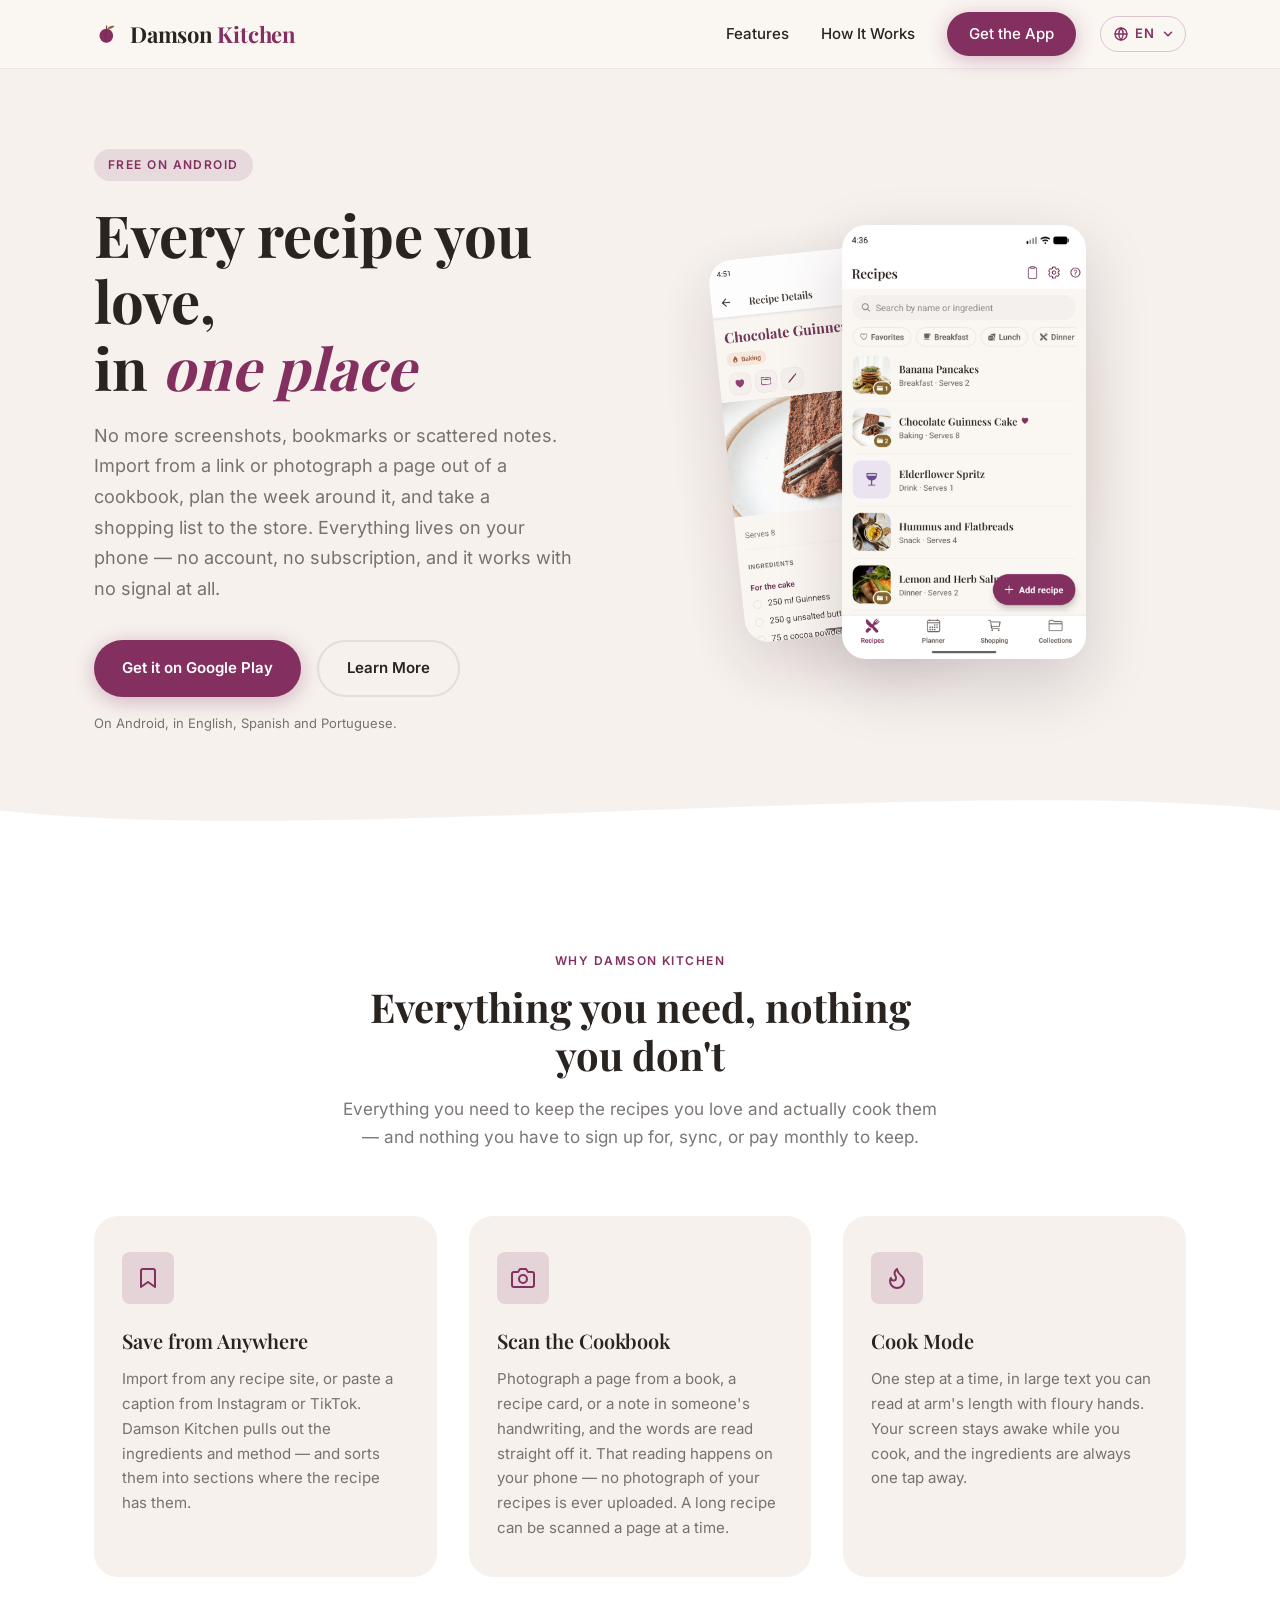
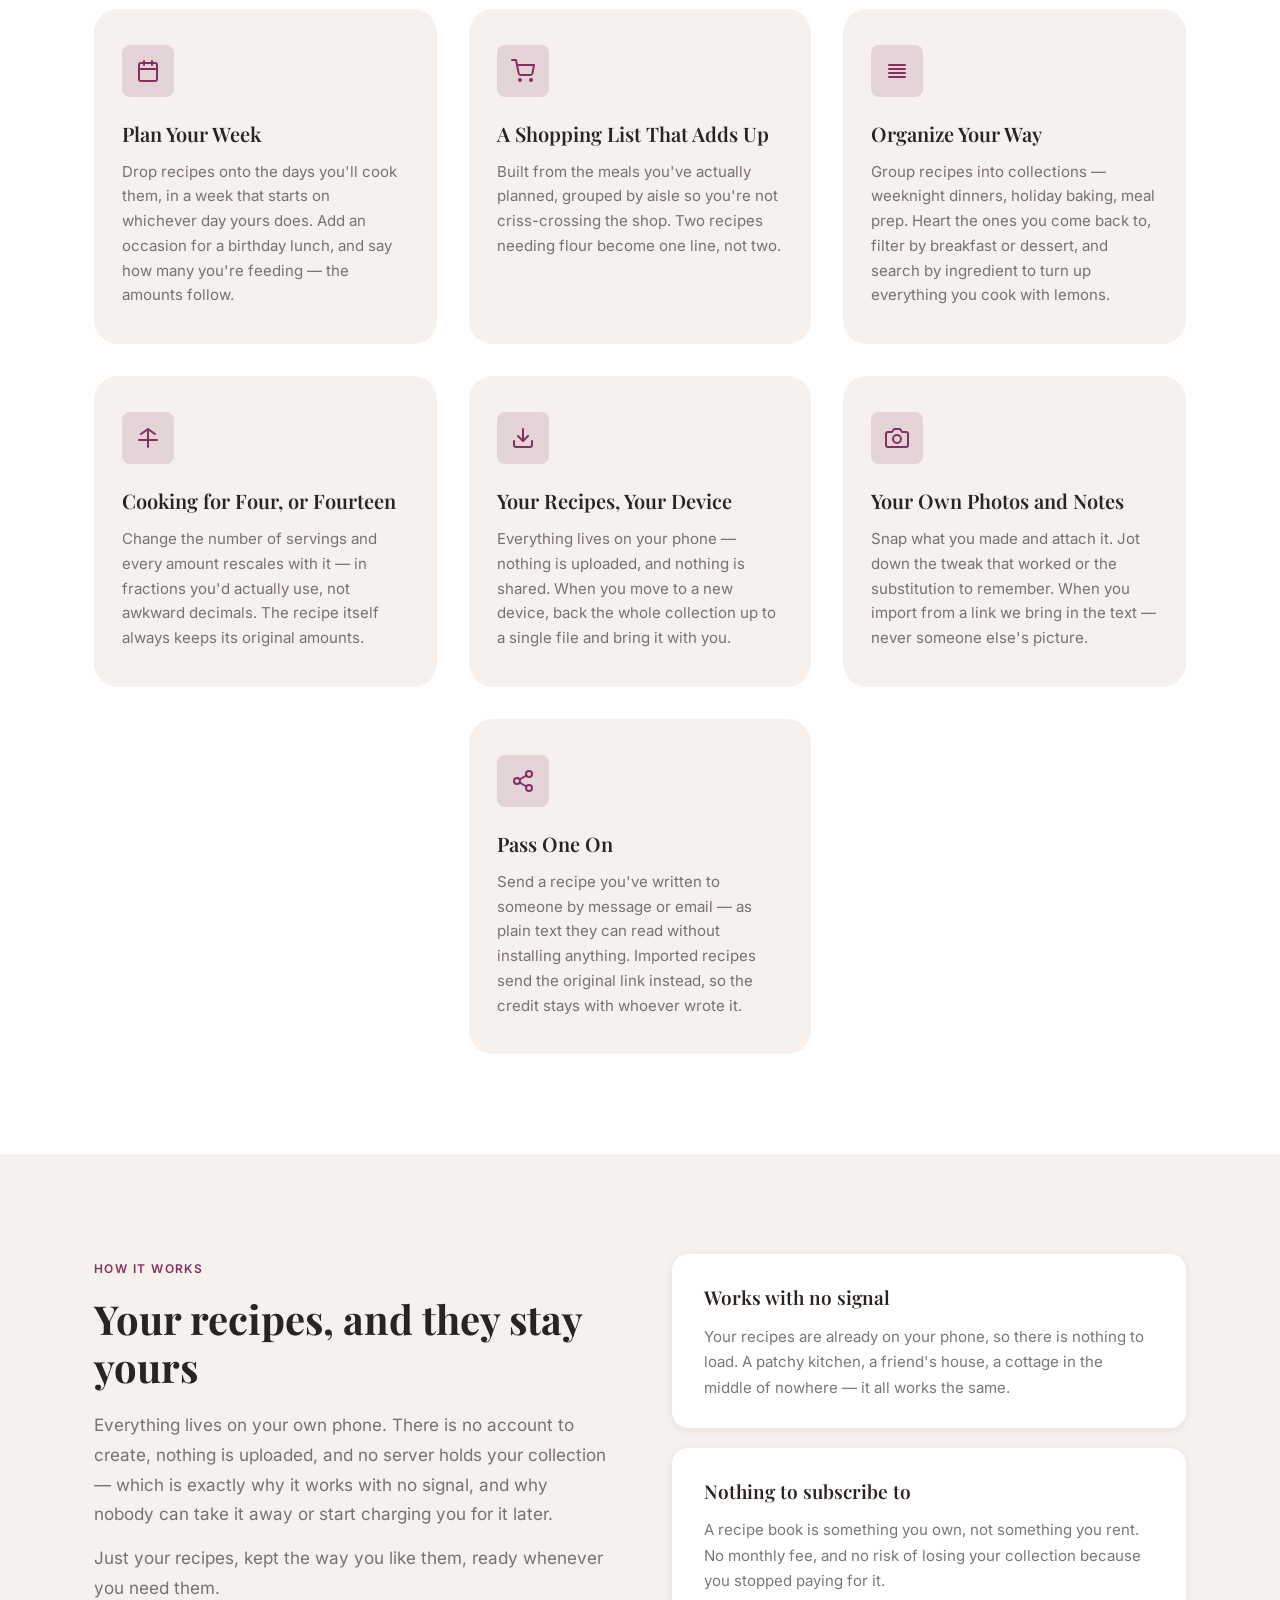
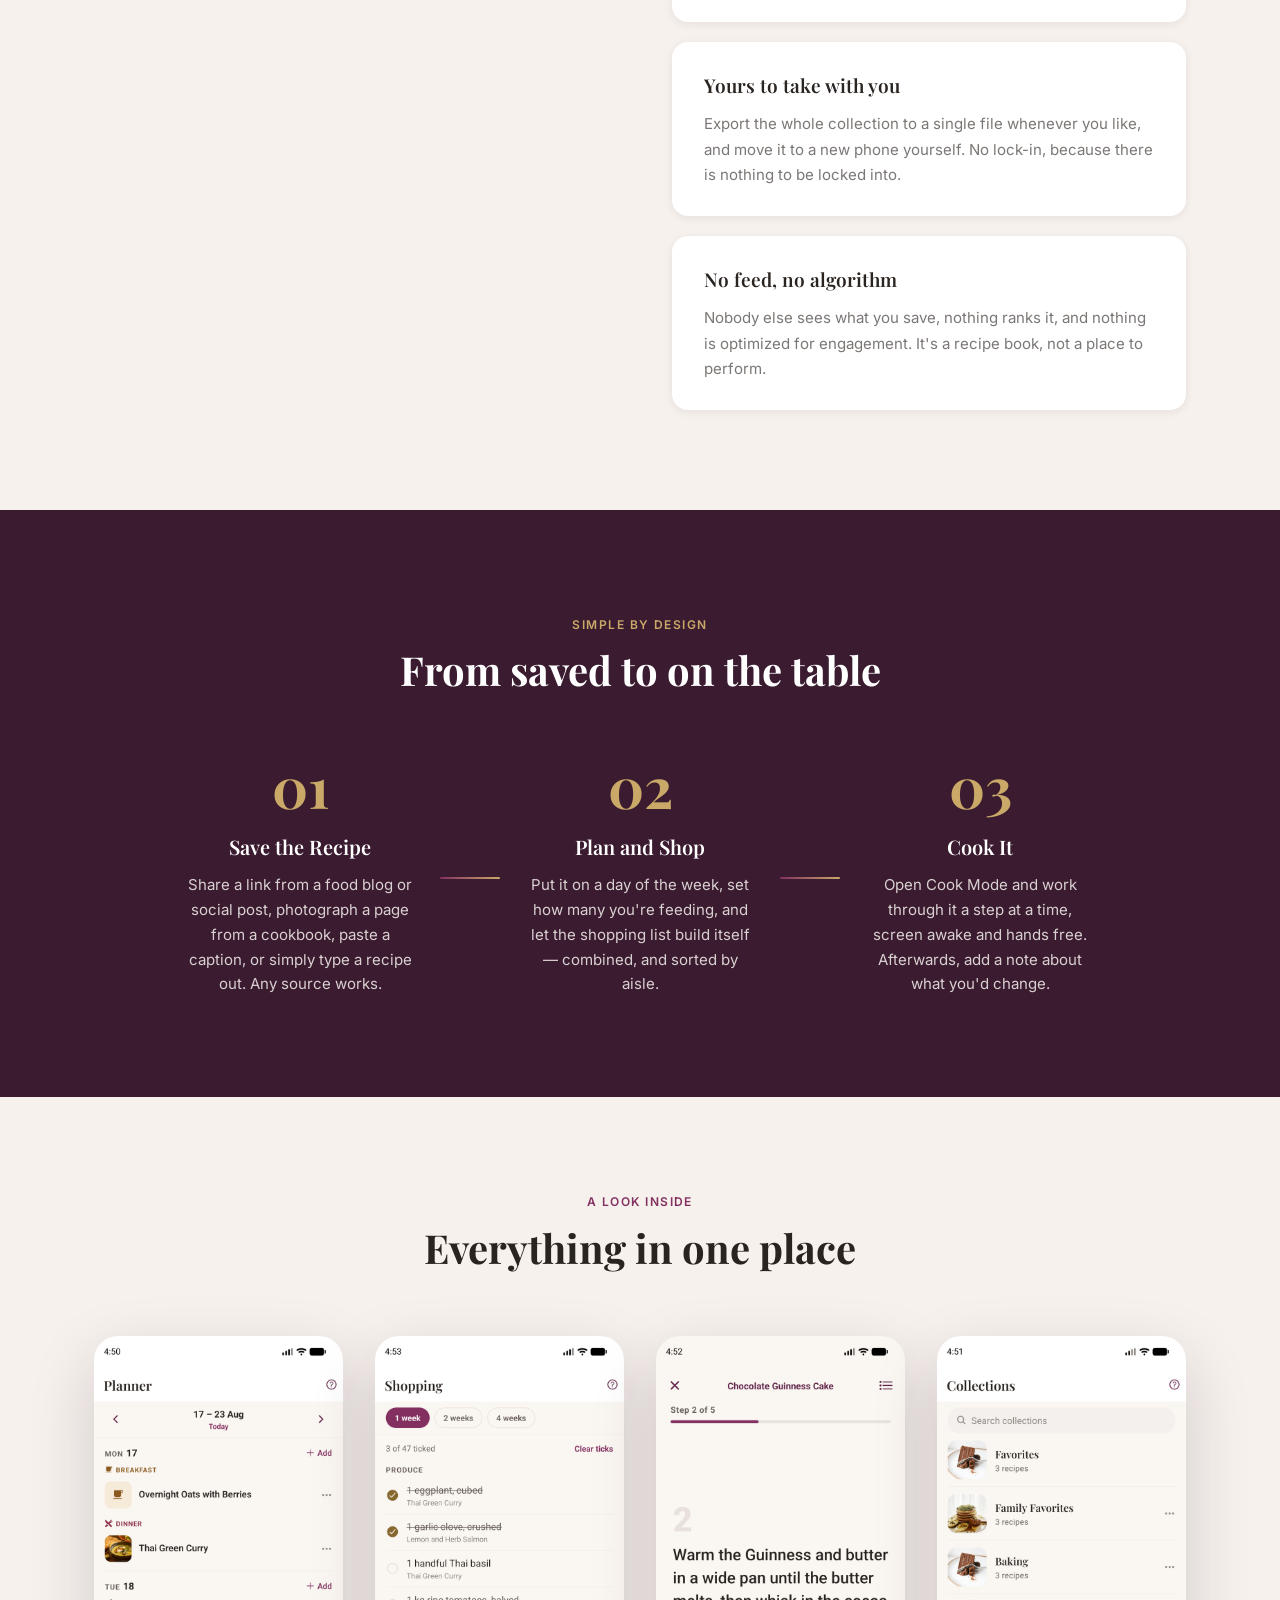
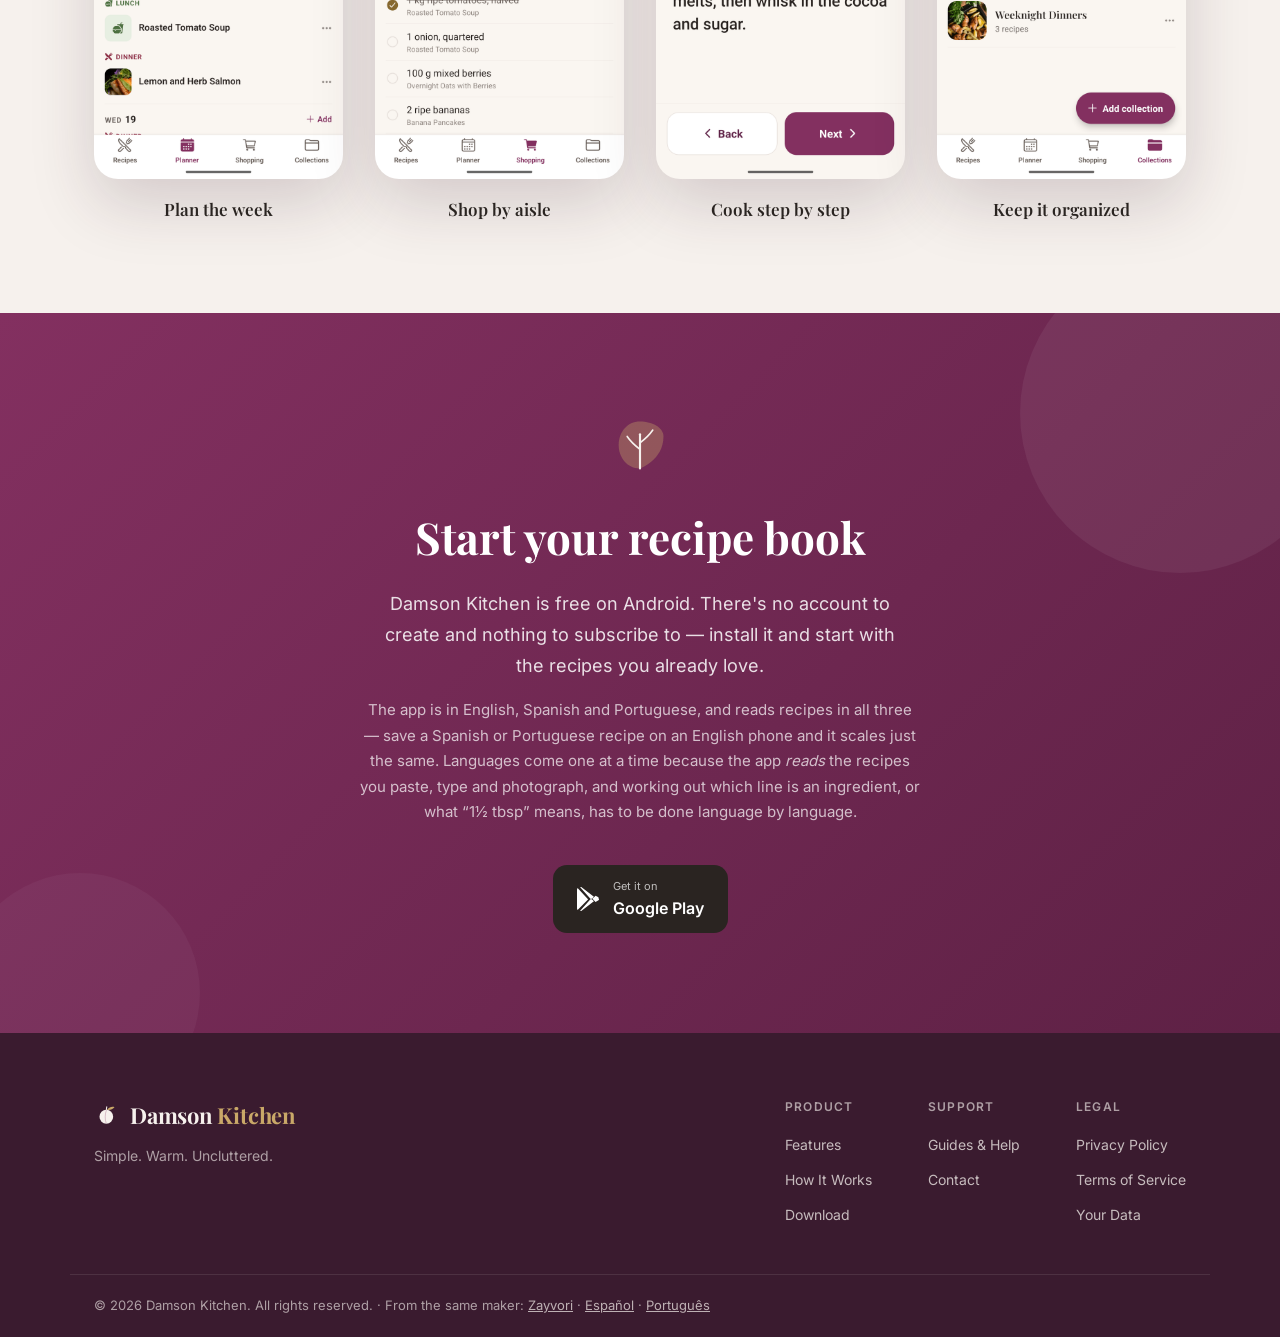
==== commit 3e435def: "Footer links to Zayvori, from the same maker; US spelling in the terms Support is at support@zayvori" ====
--- a/index.html
+++ b/index.html
@@ -362,7 +362,7 @@
         <div class="footer__col">
           <h4>Support</h4>
           <a href="help.html">Guides &amp; Help</a>
-          <a href="mailto:hello@damsonkitchen.com">Contact</a>
+          <a href="mailto:support@zayvori.com">Contact</a>
         </div>
         <div class="footer__col">
           <h4>Legal</h4>
@@ -373,7 +373,7 @@
       </div>
     </div>
     <div class="footer__bottom container">
-      <p>&copy; 2026 Damson Kitchen. All rights reserved. · <a href="/es/" lang="es" hreflang="es">Español</a> · <a href="/pt/" lang="pt" hreflang="pt">Português</a></p>
+      <p>&copy; 2026 Damson Kitchen. All rights reserved. · From the same maker: <a href="https://zayvori.com" target="_blank" rel="noopener">Zayvori</a> · <a href="/es/" lang="es" hreflang="es">Español</a> · <a href="/pt/" lang="pt" hreflang="pt">Português</a></p>
     </div>
   </footer>
 
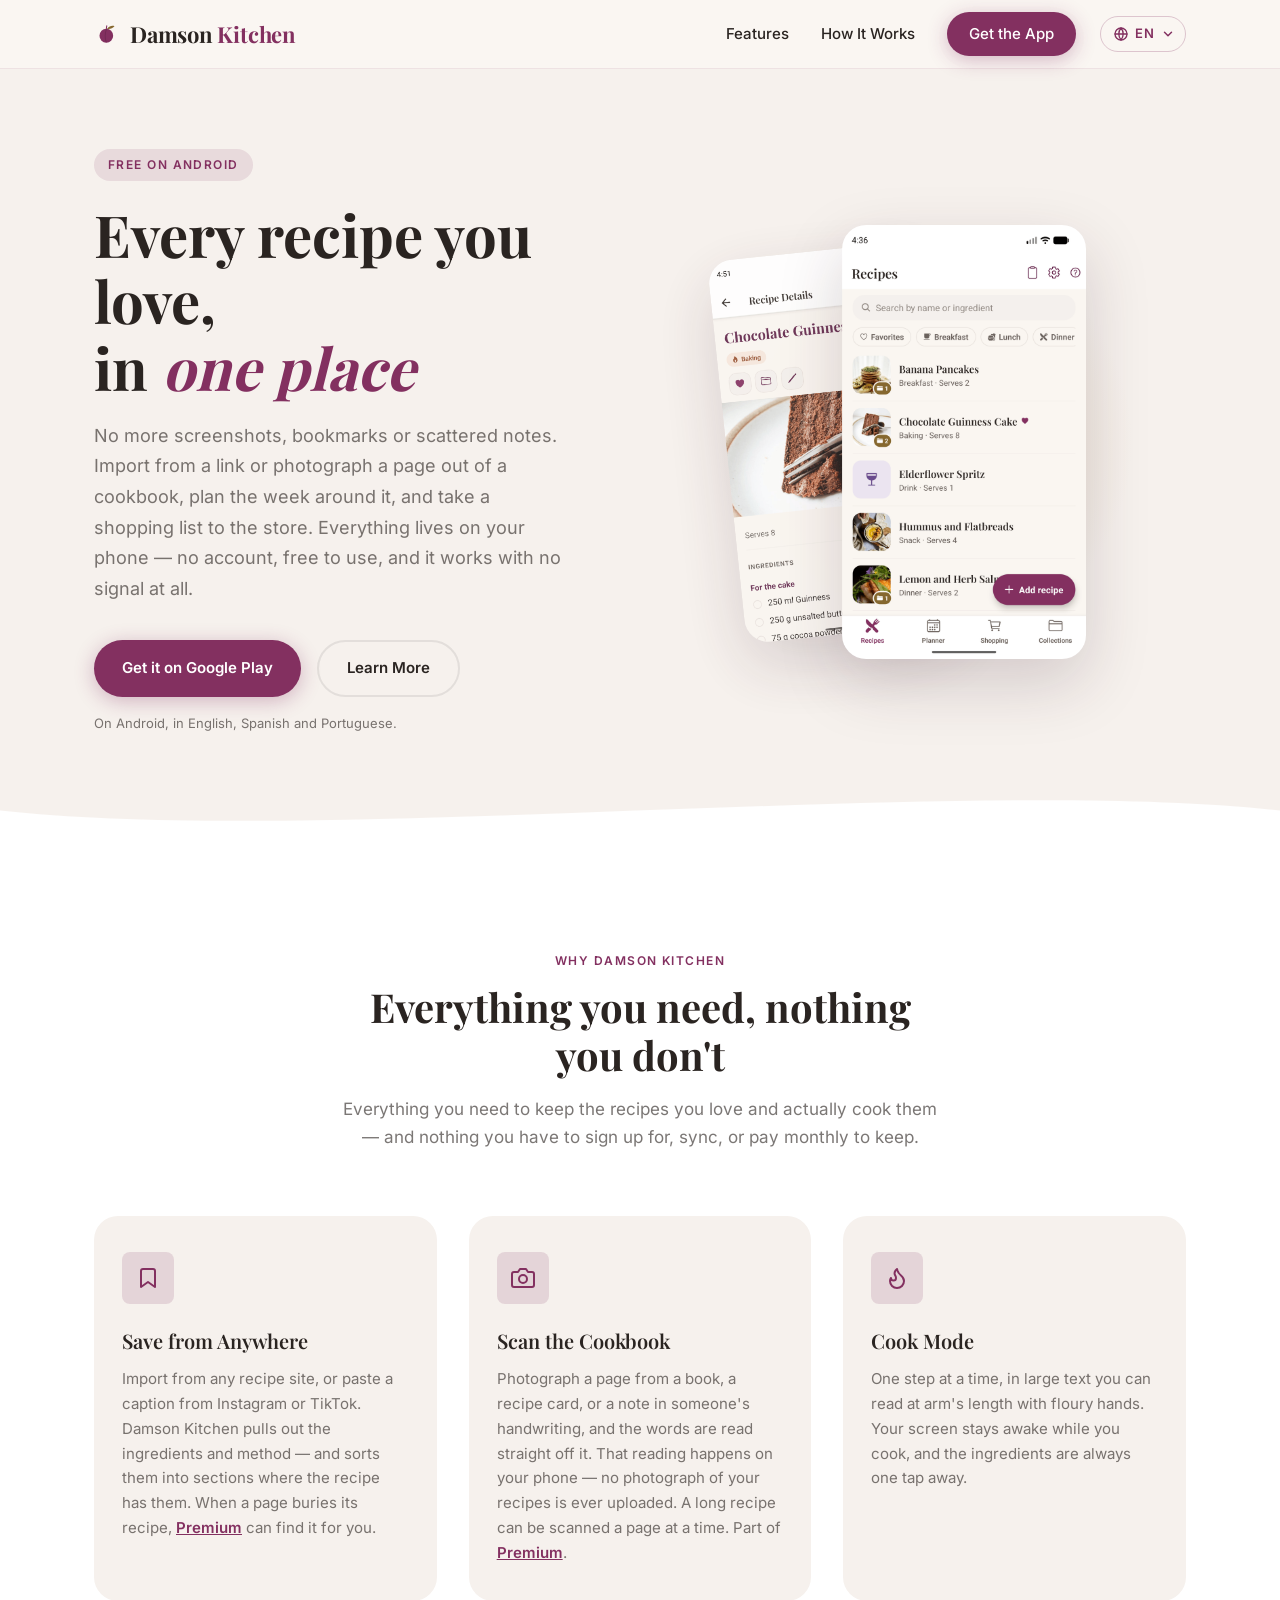
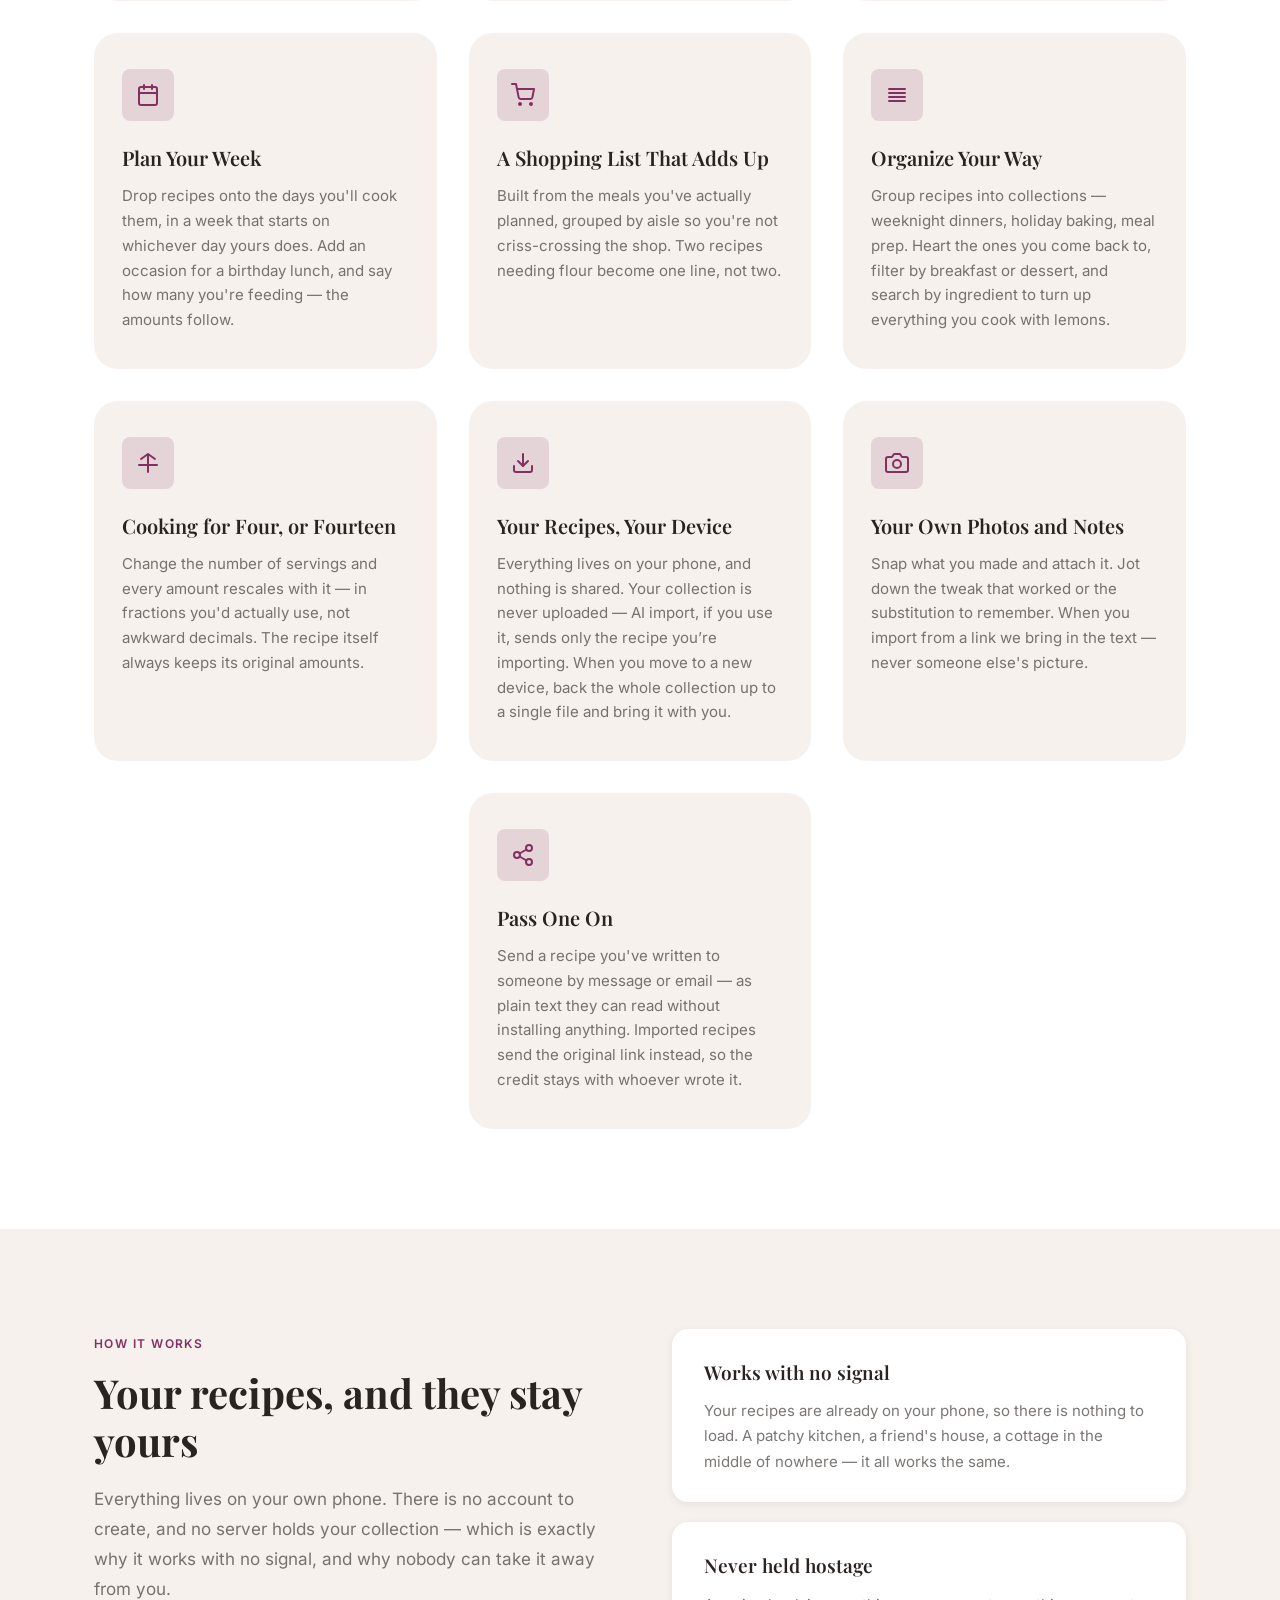
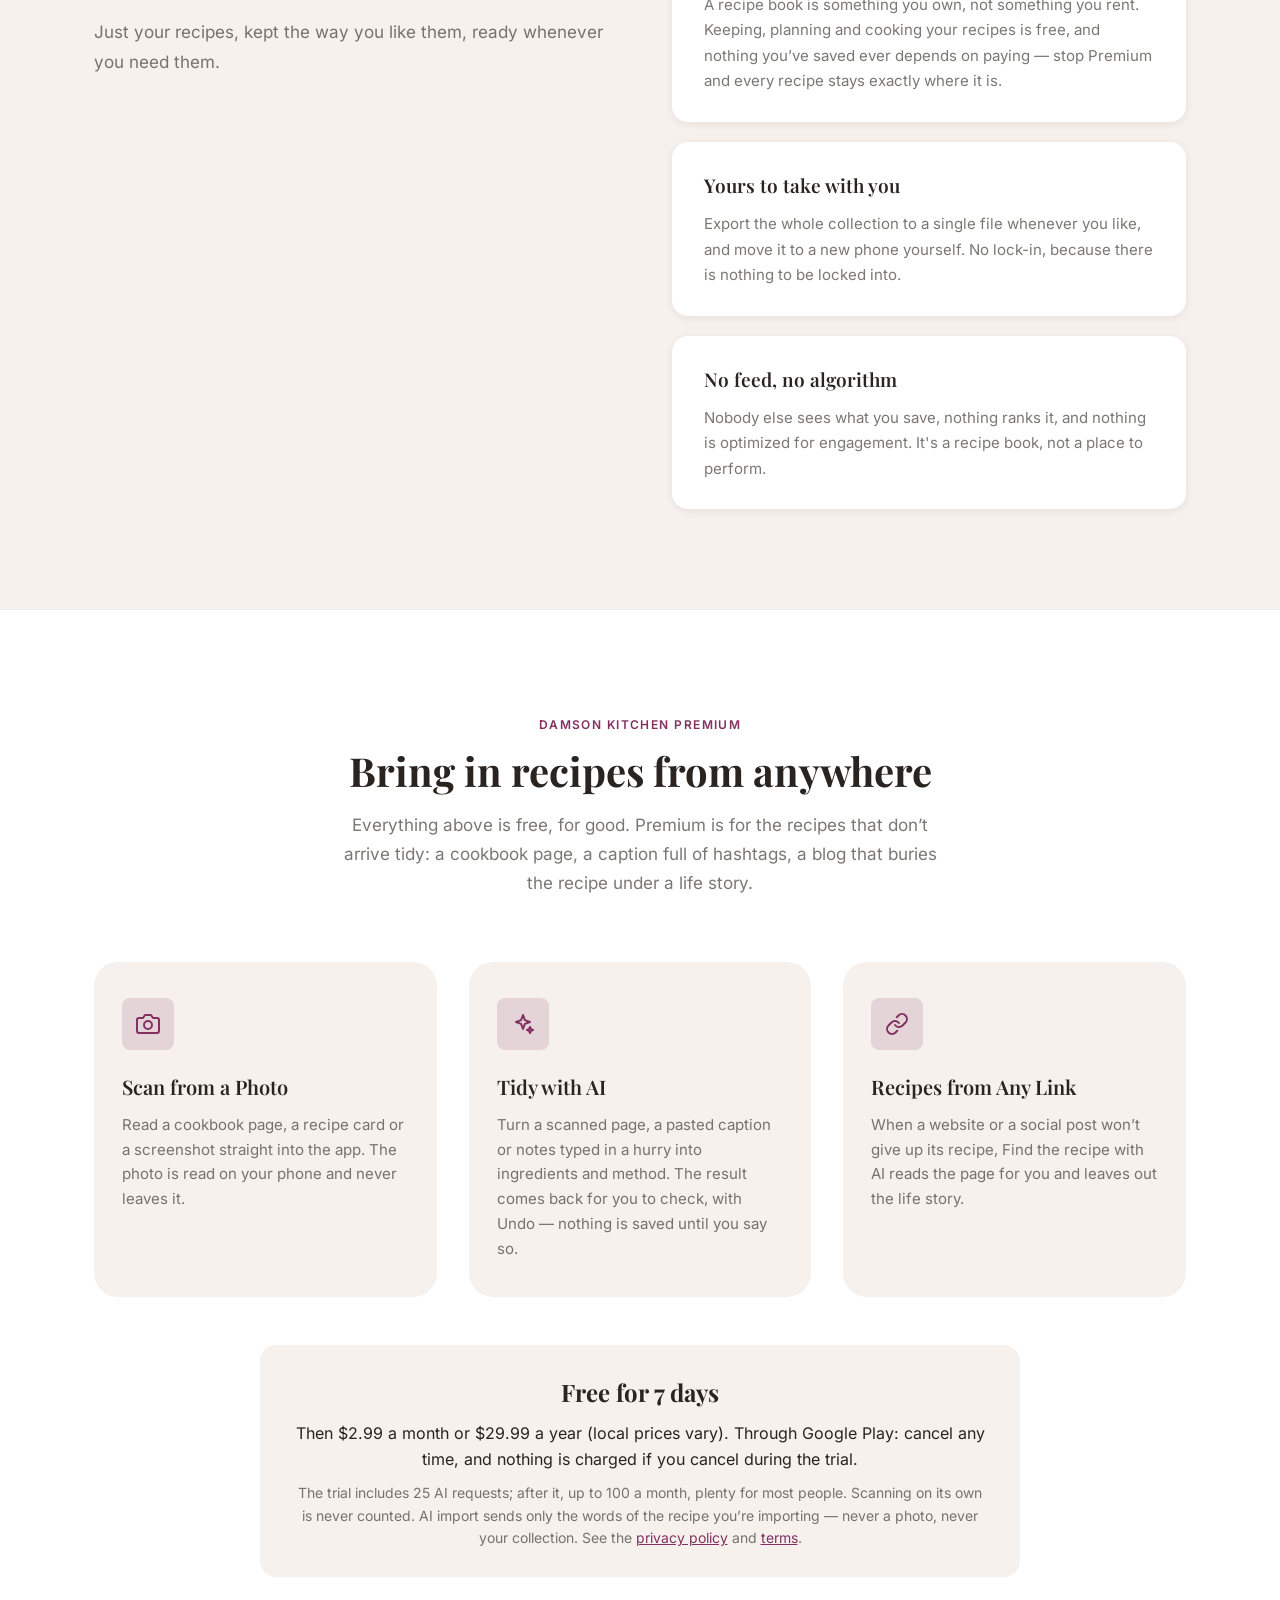
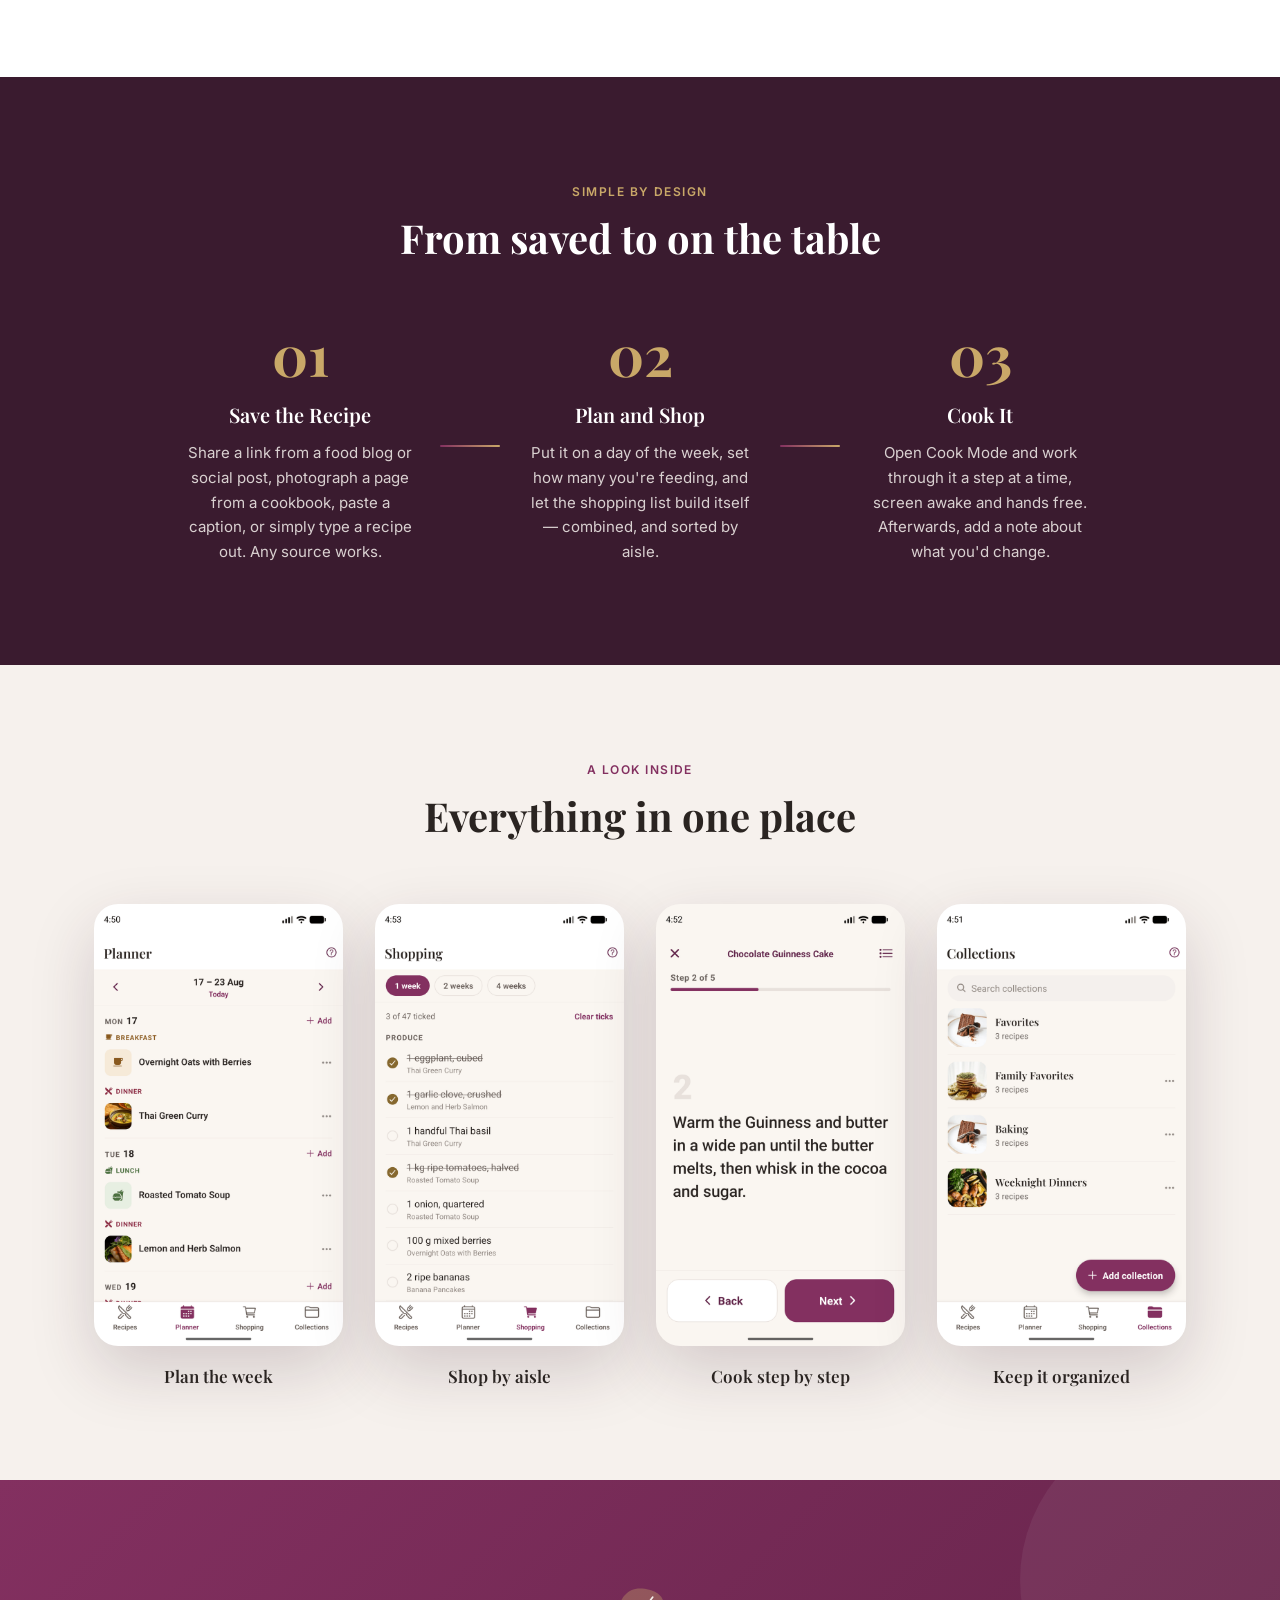
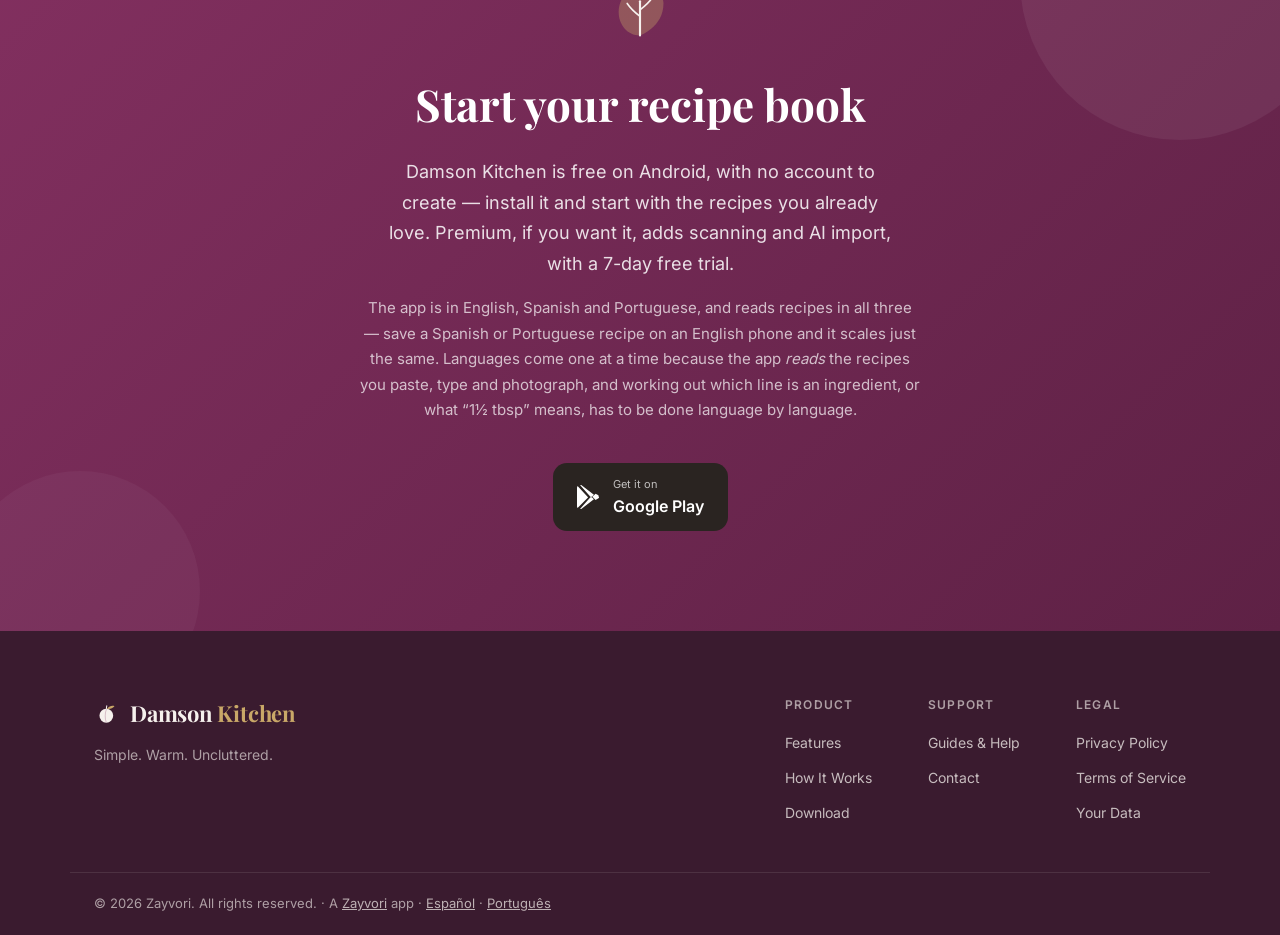
==== commit 76715605: "Site copy for Damson Kitchen Premium (hold until 1.1.0 is in production) Home (en/es/pt): a Premium " ====
--- a/index.html
+++ b/index.html
@@ -93,7 +93,7 @@
       <div class="hero__text">
         <span class="hero__eyebrow">Free on Android</span>
         <h1 class="hero__headline">Every recipe you love,<br/>in <em>one place</em></h1>
-        <p class="hero__sub">No more screenshots, bookmarks or scattered notes. Import from a link or photograph a page out of a cookbook, plan the week around it, and take a shopping list to the store. Everything lives on your phone — no account, no subscription, and it works with no signal at all.</p>
+        <p class="hero__sub">No more screenshots, bookmarks or scattered notes. Import from a link or photograph a page out of a cookbook, plan the week around it, and take a shopping list to the store. Everything lives on your phone — no account, free to use, and it works with no signal at all.</p>
         <div class="hero__ctas">
           <a href="https://play.google.com/store/apps/details?id=com.damsonkitchen.app" class="btn btn--primary" target="_blank" rel="noopener">Get it on Google Play</a>
           <a href="#features" class="btn btn--ghost">Learn More</a>
@@ -131,7 +131,7 @@
             </svg>
           </div>
           <h3>Save from Anywhere</h3>
-          <p>Import from any recipe site, or paste a caption from Instagram or TikTok. Damson Kitchen pulls out the ingredients and method — and sorts them into sections where the recipe has them.</p>
+          <p>Import from any recipe site, or paste a caption from Instagram or TikTok. Damson Kitchen pulls out the ingredients and method — and sorts them into sections where the recipe has them. When a page buries its recipe, <a href="#premium">Premium</a> can find it for you.</p>
         </div>
         <div class="feature-card">
           <div class="feature-card__icon">
@@ -141,7 +141,7 @@
             </svg>
           </div>
           <h3>Scan the Cookbook</h3>
-          <p>Photograph a page from a book, a recipe card, or a note in someone's handwriting, and the words are read straight off it. That reading happens on your phone — no photograph of your recipes is ever uploaded. A long recipe can be scanned a page at a time.</p>
+          <p>Photograph a page from a book, a recipe card, or a note in someone's handwriting, and the words are read straight off it. That reading happens on your phone — no photograph of your recipes is ever uploaded. A long recipe can be scanned a page at a time. Part of <a href="#premium">Premium</a>.</p>
         </div>
         <div class="feature-card">
           <div class="feature-card__icon">
@@ -195,7 +195,7 @@
             </svg>
           </div>
           <h3>Your Recipes, Your Device</h3>
-          <p>Everything lives on your phone — nothing is uploaded, and nothing is shared. When you move to a new device, back the whole collection up to a single file and bring it with you.</p>
+          <p>Everything lives on your phone, and nothing is shared. Your collection is never uploaded — AI import, if you use it, sends only the recipe you’re importing. When you move to a new device, back the whole collection up to a single file and bring it with you.</p>
         </div>
         <div class="feature-card">
           <div class="feature-card__icon">
@@ -226,7 +226,7 @@
         <div class="philosophy__story">
           <span class="section-eyebrow">How It Works</span>
           <h2>Your recipes, and they stay yours</h2>
-          <p>Everything lives on your own phone. There is no account to create, nothing is uploaded, and no server holds your collection — which is exactly why it works with no signal, and why nobody can take it away or start charging you for it later.</p>
+          <p>Everything lives on your own phone. There is no account to create, and no server holds your collection — which is exactly why it works with no signal, and why nobody can take it away from you.</p>
           <p>Just your recipes, kept the way you like them, ready whenever you need them.</p>
         </div>
         <div class="philosophy__values">
@@ -235,8 +235,8 @@
             <p>Your recipes are already on your phone, so there is nothing to load. A patchy kitchen, a friend's house, a cottage in the middle of nowhere — it all works the same.</p>
           </div>
           <div class="philosophy__value">
-            <h3>Nothing to subscribe to</h3>
-            <p>A recipe book is something you own, not something you rent. No monthly fee, and no risk of losing your collection because you stopped paying for it.</p>
+            <h3>Never held hostage</h3>
+            <p>A recipe book is something you own, not something you rent. Keeping, planning and cooking your recipes is free, and nothing you’ve saved ever depends on paying — stop Premium and every recipe stays exactly where it is.</p>
           </div>
           <div class="philosophy__value">
             <h3>Yours to take with you</h3>
@@ -247,6 +247,51 @@
             <p>Nobody else sees what you save, nothing ranks it, and nothing is optimized for engagement. It's a recipe book, not a place to perform.</p>
           </div>
         </div>
+      </div>
+    </div>
+  </section>
+
+  <!-- PREMIUM -->
+  <section class="features premium" id="premium">
+    <div class="container">
+      <div class="section-header">
+        <span class="section-eyebrow">Damson Kitchen Premium</span>
+        <h2>Bring in recipes from anywhere</h2>
+        <p>Everything above is free, for good. Premium is for the recipes that don’t arrive tidy: a cookbook page, a caption full of hashtags, a blog that buries the recipe under a life story.</p>
+      </div>
+      <div class="features__grid">
+        <div class="feature-card">
+          <div class="feature-card__icon">
+            <svg viewBox="0 0 24 24" fill="none" stroke="currentColor" stroke-width="2" stroke-linecap="round" stroke-linejoin="round">
+              <path d="M23 19a2 2 0 0 1-2 2H3a2 2 0 0 1-2-2V8a2 2 0 0 1 2-2h4l2-3h6l2 3h4a2 2 0 0 1 2 2z"/><circle cx="12" cy="13" r="4"/>
+            </svg>
+          </div>
+          <h3>Scan from a Photo</h3>
+          <p>Read a cookbook page, a recipe card or a screenshot straight into the app. The photo is read on your phone and never leaves it.</p>
+        </div>
+        <div class="feature-card">
+          <div class="feature-card__icon">
+            <svg viewBox="0 0 24 24" fill="none" stroke="currentColor" stroke-width="2" stroke-linecap="round" stroke-linejoin="round">
+              <path d="M12 3l1.9 5.1L19 10l-5.1 1.9L12 17l-1.9-5.1L5 10l5.1-1.9z"/><path d="M19 15l.9 2.1L22 18l-2.1.9L19 21l-.9-2.1L16 18l2.1-.9z"/>
+            </svg>
+          </div>
+          <h3>Tidy with AI</h3>
+          <p>Turn a scanned page, a pasted caption or notes typed in a hurry into ingredients and method. The result comes back for you to check, with Undo — nothing is saved until you say so.</p>
+        </div>
+        <div class="feature-card">
+          <div class="feature-card__icon">
+            <svg viewBox="0 0 24 24" fill="none" stroke="currentColor" stroke-width="2" stroke-linecap="round" stroke-linejoin="round">
+              <path d="M10 13a5 5 0 0 0 7.54.54l3-3a5 5 0 0 0-7.07-7.07l-1.72 1.71"/><path d="M14 11a5 5 0 0 0-7.54-.54l-3 3a5 5 0 0 0 7.07 7.07l1.71-1.71"/>
+            </svg>
+          </div>
+          <h3>Recipes from Any Link</h3>
+          <p>When a website or a social post won’t give up its recipe, Find the recipe with AI reads the page for you and leaves out the life story.</p>
+        </div>
+      </div>
+      <div class="premium__terms">
+        <h3>Free for 7 days</h3>
+        <p>Then $2.99 a month or $29.99 a year (local prices vary). Through Google Play: cancel any time, and nothing is charged if you cancel during the trial.</p>
+        <p class="premium__small">The trial includes 25 AI requests; after it, up to 100 a month, plenty for most people. Scanning on its own is never counted. AI import sends only the words of the recipe you’re importing — never a photo, never your collection. See the <a href="privacy.html#ai-import">privacy policy</a> and <a href="terms.html#premium">terms</a>.</p>
       </div>
     </div>
   </section>
@@ -326,7 +371,7 @@
         </svg>
       </div>
       <h2>Start your recipe book</h2>
-      <p>Damson Kitchen is free on Android. There's no account to create and nothing to subscribe to — install it and start with the recipes you already love.</p>
+      <p>Damson Kitchen is free on Android, with no account to create — install it and start with the recipes you already love. Premium, if you want it, adds scanning and AI import, with a 7-day free trial.</p>
       <p class="download__note">The app is in English, Spanish and Portuguese, and reads recipes in all three — save a Spanish or Portuguese recipe on an English phone and it scales just the same. Languages come one at a time because the app <em>reads</em> the recipes you paste, type and photograph, and working out which line is an ingredient, or what &ldquo;1&frac12; tbsp&rdquo; means, has to be done language by language.</p>
       <div class="download__badges">
         <a href="https://play.google.com/store/apps/details?id=com.damsonkitchen.app" class="store-badge" target="_blank" rel="noopener" aria-label="Get Damson Kitchen on Google Play">
@@ -373,7 +418,7 @@
       </div>
     </div>
     <div class="footer__bottom container">
-      <p>&copy; 2026 Damson Kitchen. All rights reserved. · From the same maker: <a href="https://zayvori.com" target="_blank" rel="noopener">Zayvori</a> · <a href="/es/" lang="es" hreflang="es">Español</a> · <a href="/pt/" lang="pt" hreflang="pt">Português</a></p>
+      <p>&copy; 2026 Zayvori. All rights reserved. · A <a href="https://zayvori.com" target="_blank" rel="noopener">Zayvori</a> app · <a href="/es/" lang="es" hreflang="es">Español</a> · <a href="/pt/" lang="pt" hreflang="pt">Português</a></p>
     </div>
   </footer>
 
--- a/styles.css
+++ b/styles.css
@@ -1108,3 +1108,29 @@
     margin: 0 auto 24px auto;
   }
 }
+
+/* ── Premium ────────────────────────────────────────────────────────────────
+   The features section's cards, on white after the stone philosophy band, with
+   the trial, prices and allowance in one quiet stone panel underneath. */
+.premium { border-top: 1px solid var(--ink-10); }
+.premium__terms {
+  max-width: 760px;
+  margin: 48px auto 0;
+  padding: 28px 32px;
+  border-radius: var(--radius-md);
+  background: var(--stone);
+  text-align: center;
+}
+.premium__terms h3 {
+  font-family: var(--font-heading);
+  font-size: 24px;
+  color: var(--ink);
+  margin-bottom: 8px;
+}
+.premium__terms p { color: var(--ink); font-size: 16px; line-height: 1.6; }
+.premium__terms .premium__small { color: var(--ink-60); font-size: 14px; margin-top: 10px; }
+.premium__terms a { color: var(--damson); }
+@media (max-width: 600px) {
+  .premium__terms { padding: 22px 18px; }
+}
+.feature-card a { color: var(--damson); font-weight: 600; }
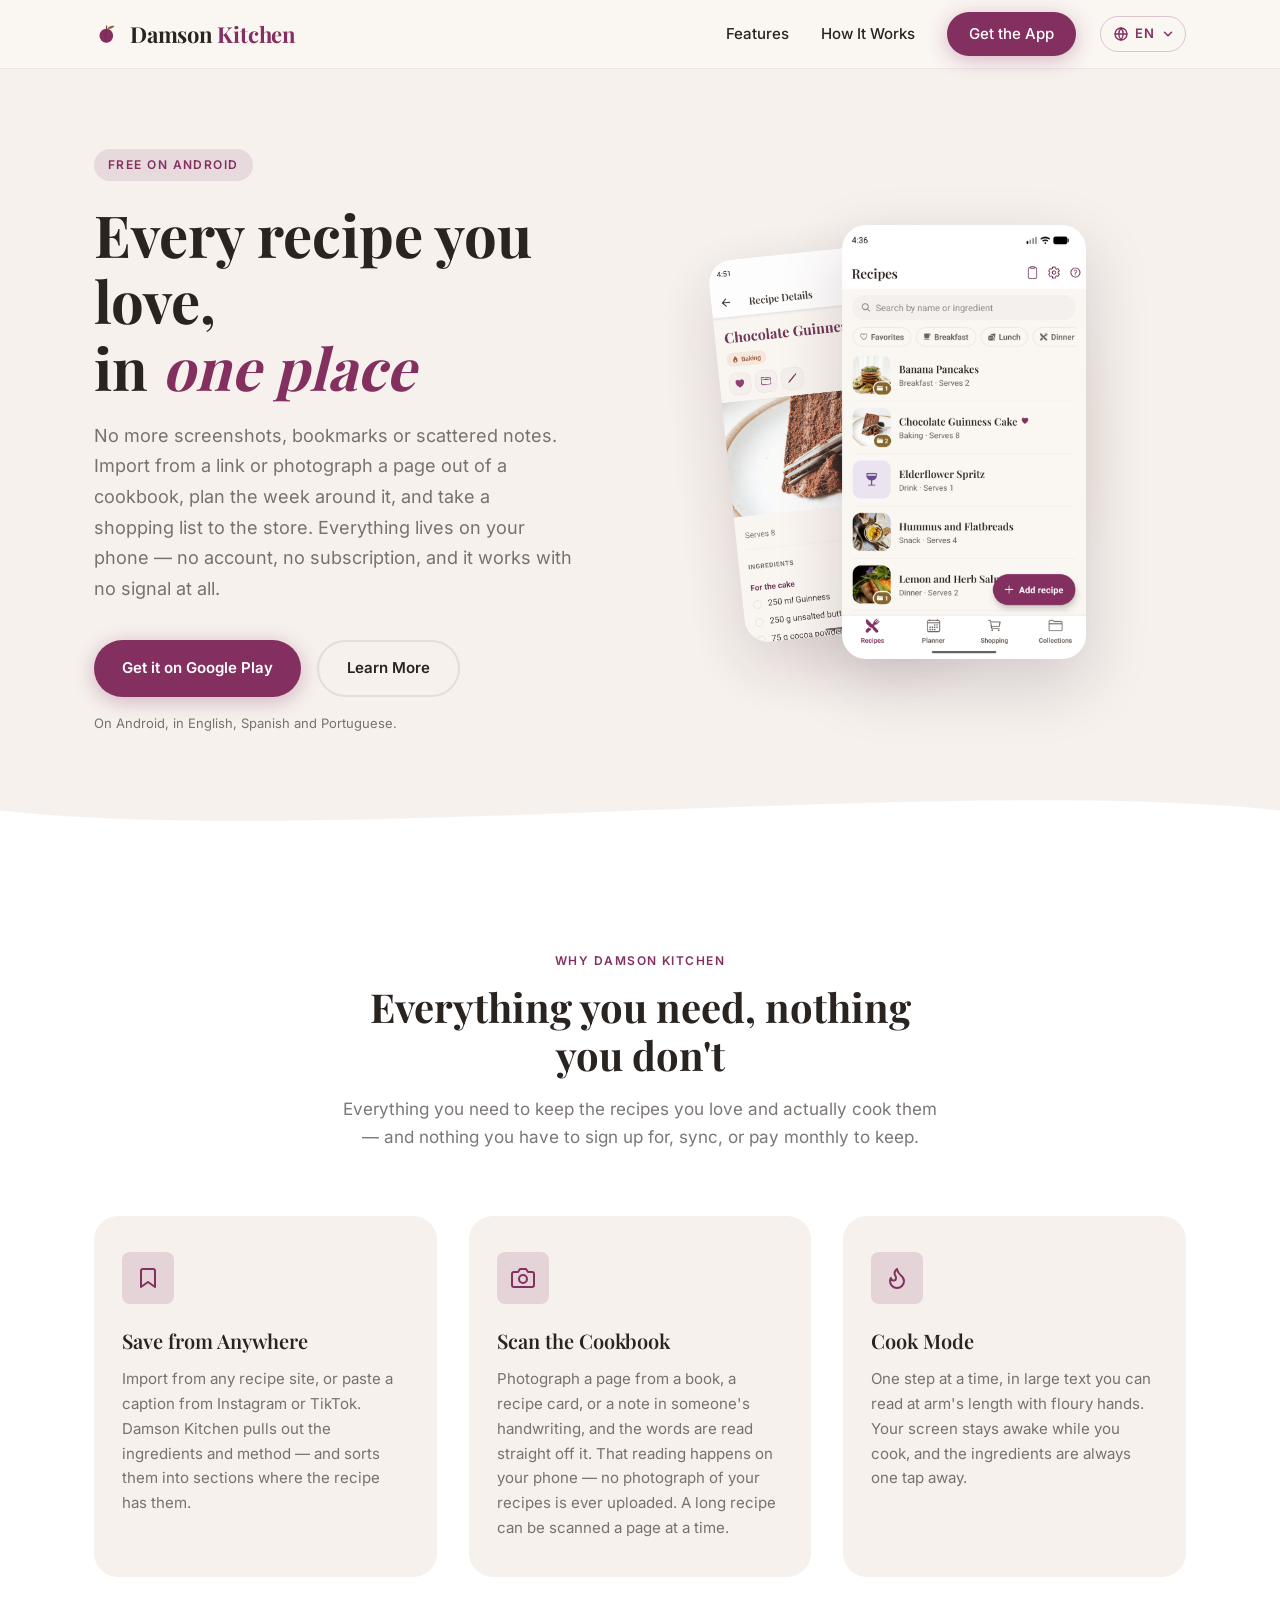
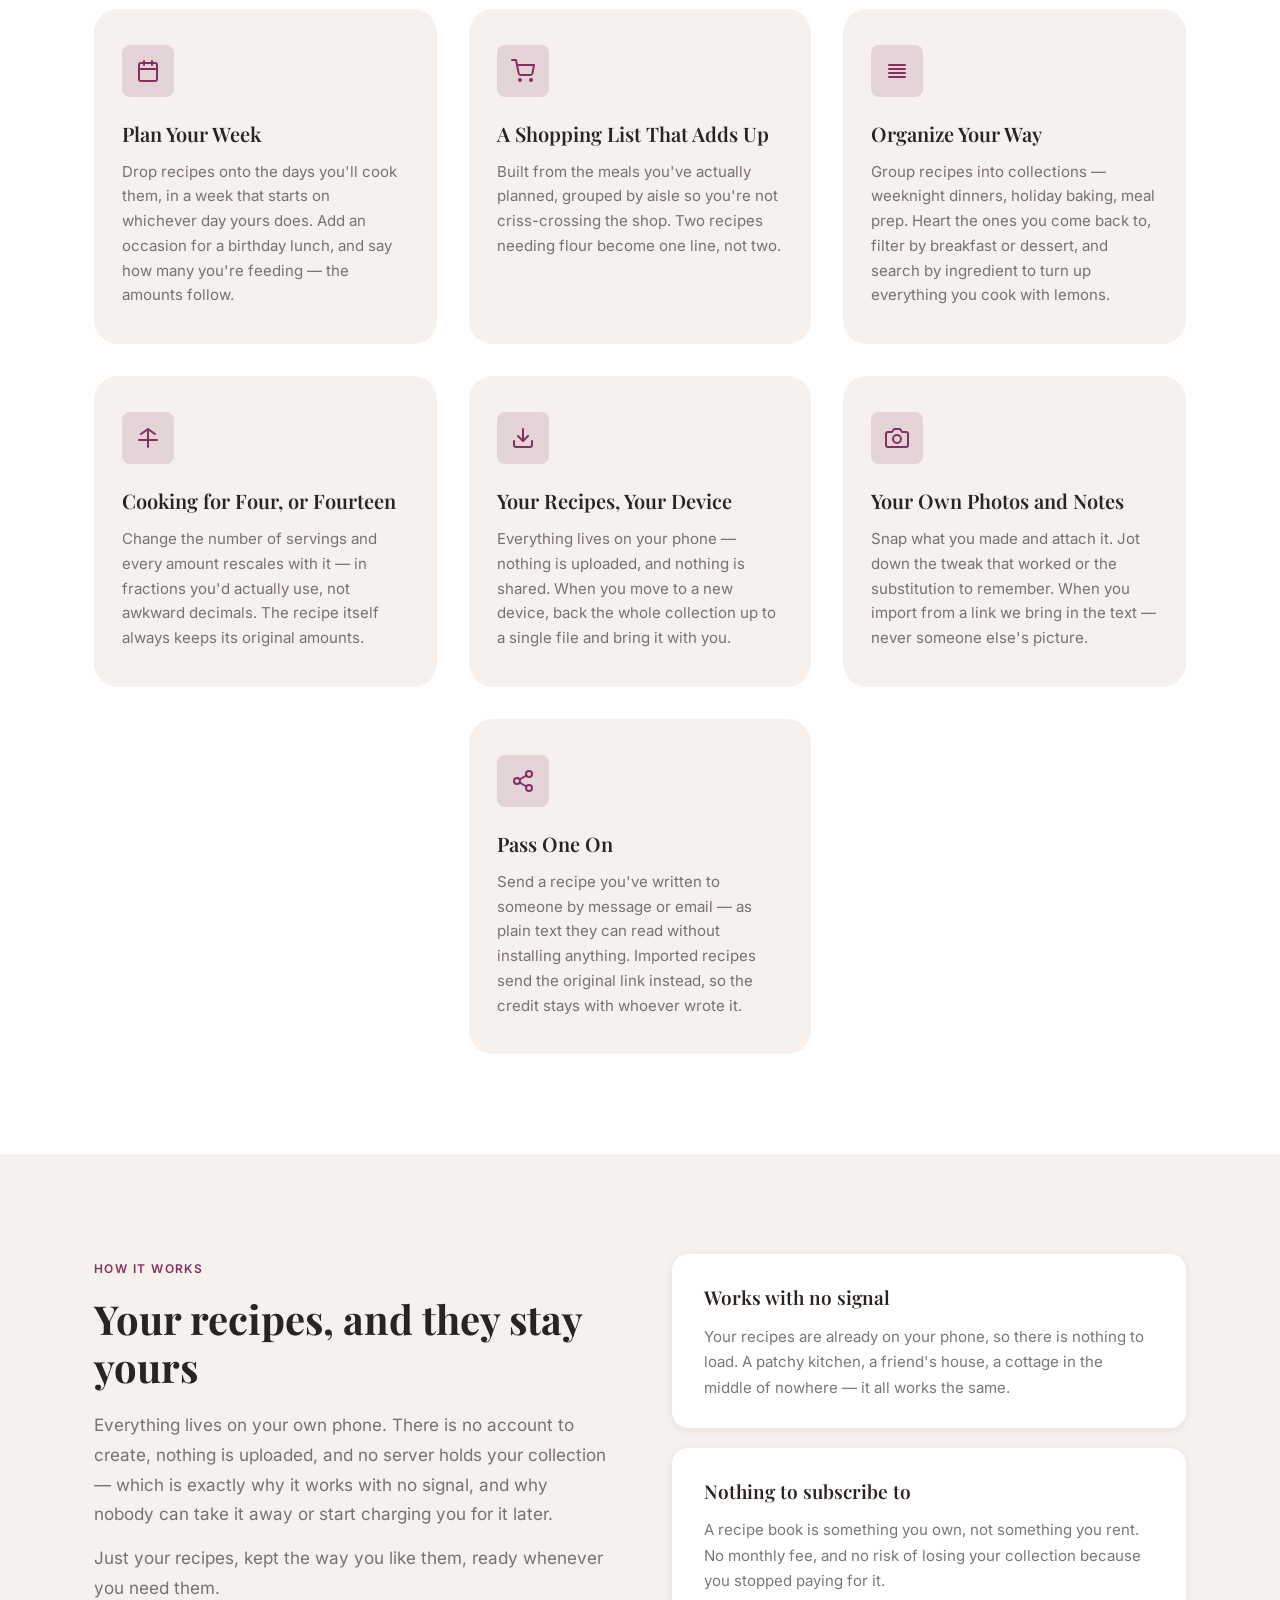
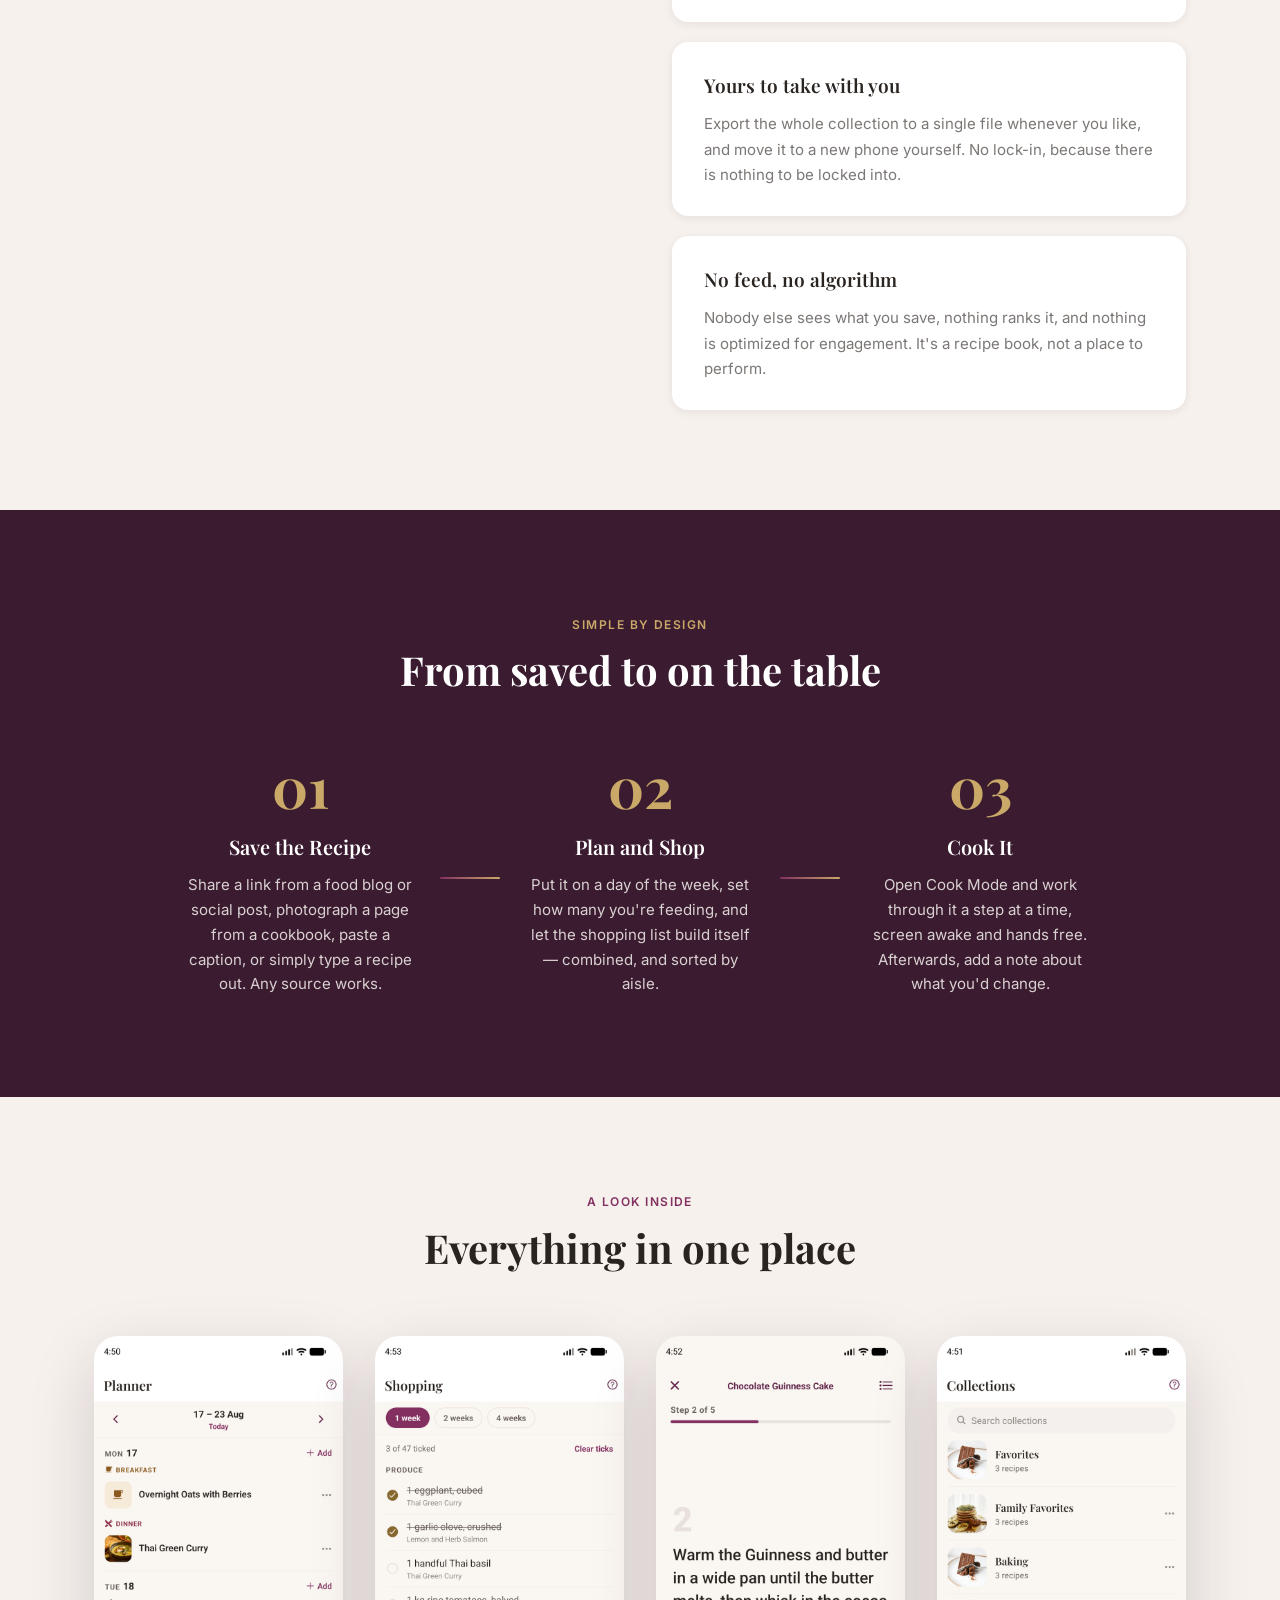
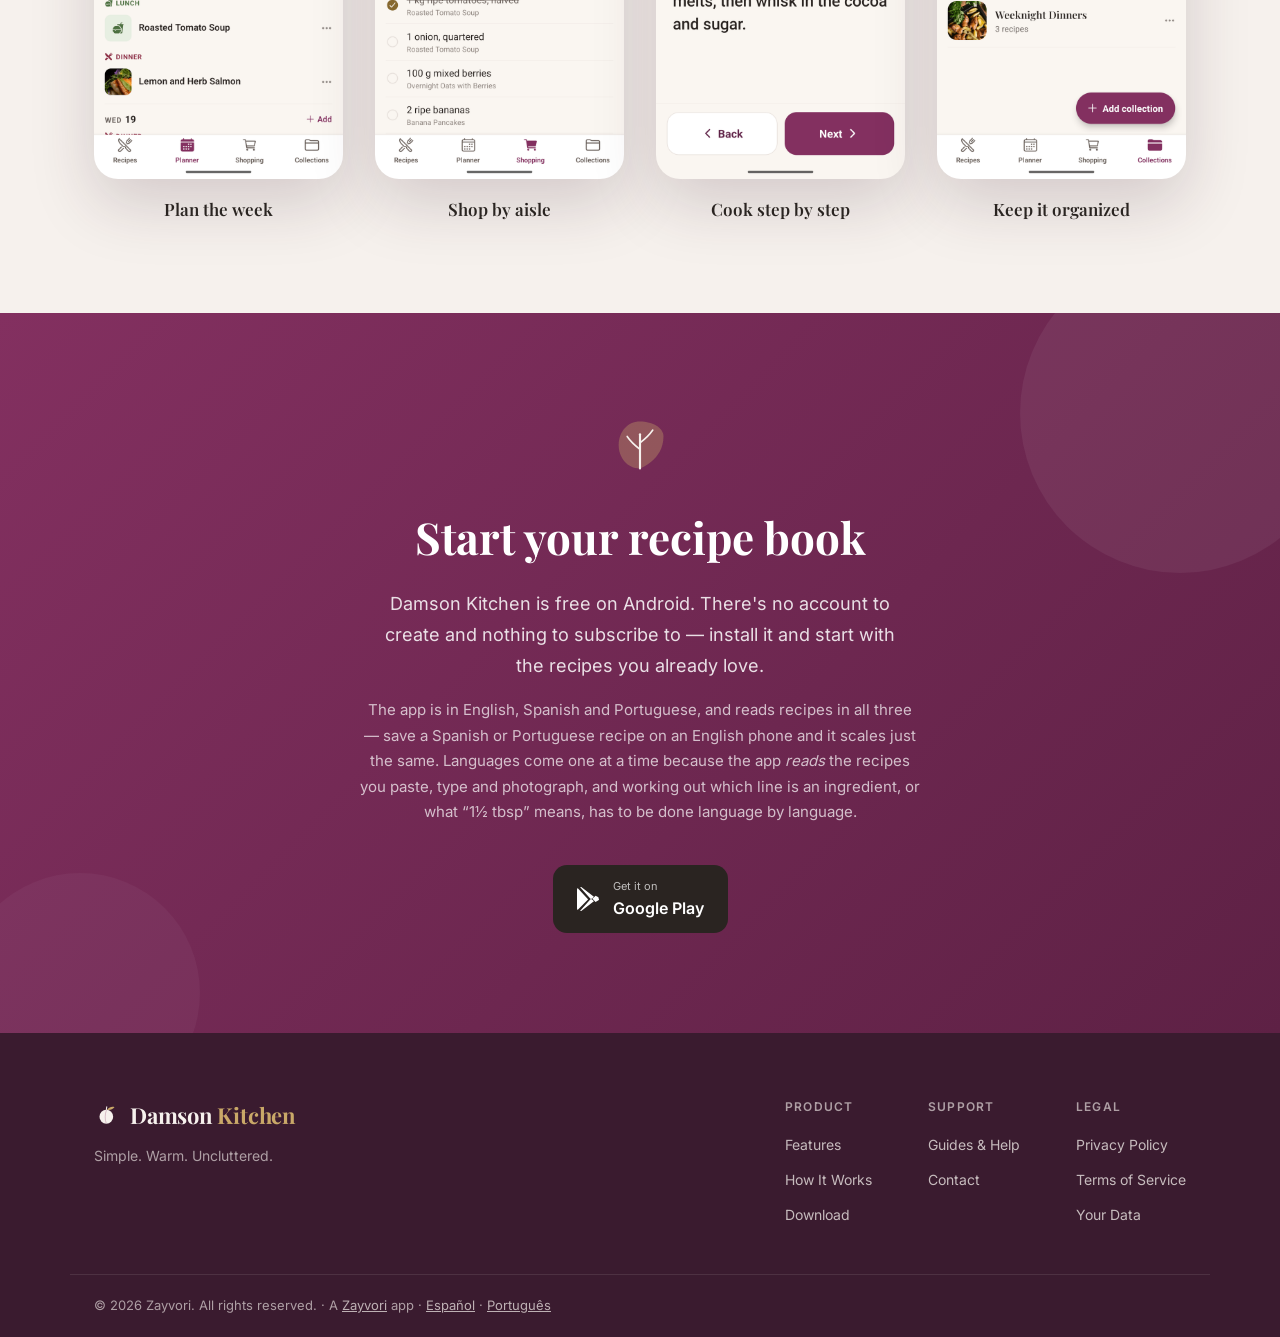
==== commit bbd38972: "Zayvori is the publisher: footer, copyright and trading name Google Play lists Damson Kitchen's deve" ====
--- a/index.html
+++ b/index.html
@@ -93,7 +93,7 @@
       <div class="hero__text">
         <span class="hero__eyebrow">Free on Android</span>
         <h1 class="hero__headline">Every recipe you love,<br/>in <em>one place</em></h1>
-        <p class="hero__sub">No more screenshots, bookmarks or scattered notes. Import from a link or photograph a page out of a cookbook, plan the week around it, and take a shopping list to the store. Everything lives on your phone — no account, free to use, and it works with no signal at all.</p>
+        <p class="hero__sub">No more screenshots, bookmarks or scattered notes. Import from a link or photograph a page out of a cookbook, plan the week around it, and take a shopping list to the store. Everything lives on your phone — no account, no subscription, and it works with no signal at all.</p>
         <div class="hero__ctas">
           <a href="https://play.google.com/store/apps/details?id=com.damsonkitchen.app" class="btn btn--primary" target="_blank" rel="noopener">Get it on Google Play</a>
           <a href="#features" class="btn btn--ghost">Learn More</a>
@@ -131,7 +131,7 @@
             </svg>
           </div>
           <h3>Save from Anywhere</h3>
-          <p>Import from any recipe site, or paste a caption from Instagram or TikTok. Damson Kitchen pulls out the ingredients and method — and sorts them into sections where the recipe has them. When a page buries its recipe, <a href="#premium">Premium</a> can find it for you.</p>
+          <p>Import from any recipe site, or paste a caption from Instagram or TikTok. Damson Kitchen pulls out the ingredients and method — and sorts them into sections where the recipe has them.</p>
         </div>
         <div class="feature-card">
           <div class="feature-card__icon">
@@ -141,7 +141,7 @@
             </svg>
           </div>
           <h3>Scan the Cookbook</h3>
-          <p>Photograph a page from a book, a recipe card, or a note in someone's handwriting, and the words are read straight off it. That reading happens on your phone — no photograph of your recipes is ever uploaded. A long recipe can be scanned a page at a time. Part of <a href="#premium">Premium</a>.</p>
+          <p>Photograph a page from a book, a recipe card, or a note in someone's handwriting, and the words are read straight off it. That reading happens on your phone — no photograph of your recipes is ever uploaded. A long recipe can be scanned a page at a time.</p>
         </div>
         <div class="feature-card">
           <div class="feature-card__icon">
@@ -195,7 +195,7 @@
             </svg>
           </div>
           <h3>Your Recipes, Your Device</h3>
-          <p>Everything lives on your phone, and nothing is shared. Your collection is never uploaded — AI import, if you use it, sends only the recipe you’re importing. When you move to a new device, back the whole collection up to a single file and bring it with you.</p>
+          <p>Everything lives on your phone — nothing is uploaded, and nothing is shared. When you move to a new device, back the whole collection up to a single file and bring it with you.</p>
         </div>
         <div class="feature-card">
           <div class="feature-card__icon">
@@ -226,7 +226,7 @@
         <div class="philosophy__story">
           <span class="section-eyebrow">How It Works</span>
           <h2>Your recipes, and they stay yours</h2>
-          <p>Everything lives on your own phone. There is no account to create, and no server holds your collection — which is exactly why it works with no signal, and why nobody can take it away from you.</p>
+          <p>Everything lives on your own phone. There is no account to create, nothing is uploaded, and no server holds your collection — which is exactly why it works with no signal, and why nobody can take it away or start charging you for it later.</p>
           <p>Just your recipes, kept the way you like them, ready whenever you need them.</p>
         </div>
         <div class="philosophy__values">
@@ -235,8 +235,8 @@
             <p>Your recipes are already on your phone, so there is nothing to load. A patchy kitchen, a friend's house, a cottage in the middle of nowhere — it all works the same.</p>
           </div>
           <div class="philosophy__value">
-            <h3>Never held hostage</h3>
-            <p>A recipe book is something you own, not something you rent. Keeping, planning and cooking your recipes is free, and nothing you’ve saved ever depends on paying — stop Premium and every recipe stays exactly where it is.</p>
+            <h3>Nothing to subscribe to</h3>
+            <p>A recipe book is something you own, not something you rent. No monthly fee, and no risk of losing your collection because you stopped paying for it.</p>
           </div>
           <div class="philosophy__value">
             <h3>Yours to take with you</h3>
@@ -247,51 +247,6 @@
             <p>Nobody else sees what you save, nothing ranks it, and nothing is optimized for engagement. It's a recipe book, not a place to perform.</p>
           </div>
         </div>
-      </div>
-    </div>
-  </section>
-
-  <!-- PREMIUM -->
-  <section class="features premium" id="premium">
-    <div class="container">
-      <div class="section-header">
-        <span class="section-eyebrow">Damson Kitchen Premium</span>
-        <h2>Bring in recipes from anywhere</h2>
-        <p>Everything above is free, for good. Premium is for the recipes that don’t arrive tidy: a cookbook page, a caption full of hashtags, a blog that buries the recipe under a life story.</p>
-      </div>
-      <div class="features__grid">
-        <div class="feature-card">
-          <div class="feature-card__icon">
-            <svg viewBox="0 0 24 24" fill="none" stroke="currentColor" stroke-width="2" stroke-linecap="round" stroke-linejoin="round">
-              <path d="M23 19a2 2 0 0 1-2 2H3a2 2 0 0 1-2-2V8a2 2 0 0 1 2-2h4l2-3h6l2 3h4a2 2 0 0 1 2 2z"/><circle cx="12" cy="13" r="4"/>
-            </svg>
-          </div>
-          <h3>Scan from a Photo</h3>
-          <p>Read a cookbook page, a recipe card or a screenshot straight into the app. The photo is read on your phone and never leaves it.</p>
-        </div>
-        <div class="feature-card">
-          <div class="feature-card__icon">
-            <svg viewBox="0 0 24 24" fill="none" stroke="currentColor" stroke-width="2" stroke-linecap="round" stroke-linejoin="round">
-              <path d="M12 3l1.9 5.1L19 10l-5.1 1.9L12 17l-1.9-5.1L5 10l5.1-1.9z"/><path d="M19 15l.9 2.1L22 18l-2.1.9L19 21l-.9-2.1L16 18l2.1-.9z"/>
-            </svg>
-          </div>
-          <h3>Tidy with AI</h3>
-          <p>Turn a scanned page, a pasted caption or notes typed in a hurry into ingredients and method. The result comes back for you to check, with Undo — nothing is saved until you say so.</p>
-        </div>
-        <div class="feature-card">
-          <div class="feature-card__icon">
-            <svg viewBox="0 0 24 24" fill="none" stroke="currentColor" stroke-width="2" stroke-linecap="round" stroke-linejoin="round">
-              <path d="M10 13a5 5 0 0 0 7.54.54l3-3a5 5 0 0 0-7.07-7.07l-1.72 1.71"/><path d="M14 11a5 5 0 0 0-7.54-.54l-3 3a5 5 0 0 0 7.07 7.07l1.71-1.71"/>
-            </svg>
-          </div>
-          <h3>Recipes from Any Link</h3>
-          <p>When a website or a social post won’t give up its recipe, Find the recipe with AI reads the page for you and leaves out the life story.</p>
-        </div>
-      </div>
-      <div class="premium__terms">
-        <h3>Free for 7 days</h3>
-        <p>Then $2.99 a month or $29.99 a year (local prices vary). Through Google Play: cancel any time, and nothing is charged if you cancel during the trial.</p>
-        <p class="premium__small">The trial includes 25 AI requests; after it, up to 100 a month, plenty for most people. Scanning on its own is never counted. AI import sends only the words of the recipe you’re importing — never a photo, never your collection. See the <a href="privacy.html#ai-import">privacy policy</a> and <a href="terms.html#premium">terms</a>.</p>
       </div>
     </div>
   </section>
@@ -371,7 +326,7 @@
         </svg>
       </div>
       <h2>Start your recipe book</h2>
-      <p>Damson Kitchen is free on Android, with no account to create — install it and start with the recipes you already love. Premium, if you want it, adds scanning and AI import, with a 7-day free trial.</p>
+      <p>Damson Kitchen is free on Android. There's no account to create and nothing to subscribe to — install it and start with the recipes you already love.</p>
       <p class="download__note">The app is in English, Spanish and Portuguese, and reads recipes in all three — save a Spanish or Portuguese recipe on an English phone and it scales just the same. Languages come one at a time because the app <em>reads</em> the recipes you paste, type and photograph, and working out which line is an ingredient, or what &ldquo;1&frac12; tbsp&rdquo; means, has to be done language by language.</p>
       <div class="download__badges">
         <a href="https://play.google.com/store/apps/details?id=com.damsonkitchen.app" class="store-badge" target="_blank" rel="noopener" aria-label="Get Damson Kitchen on Google Play">
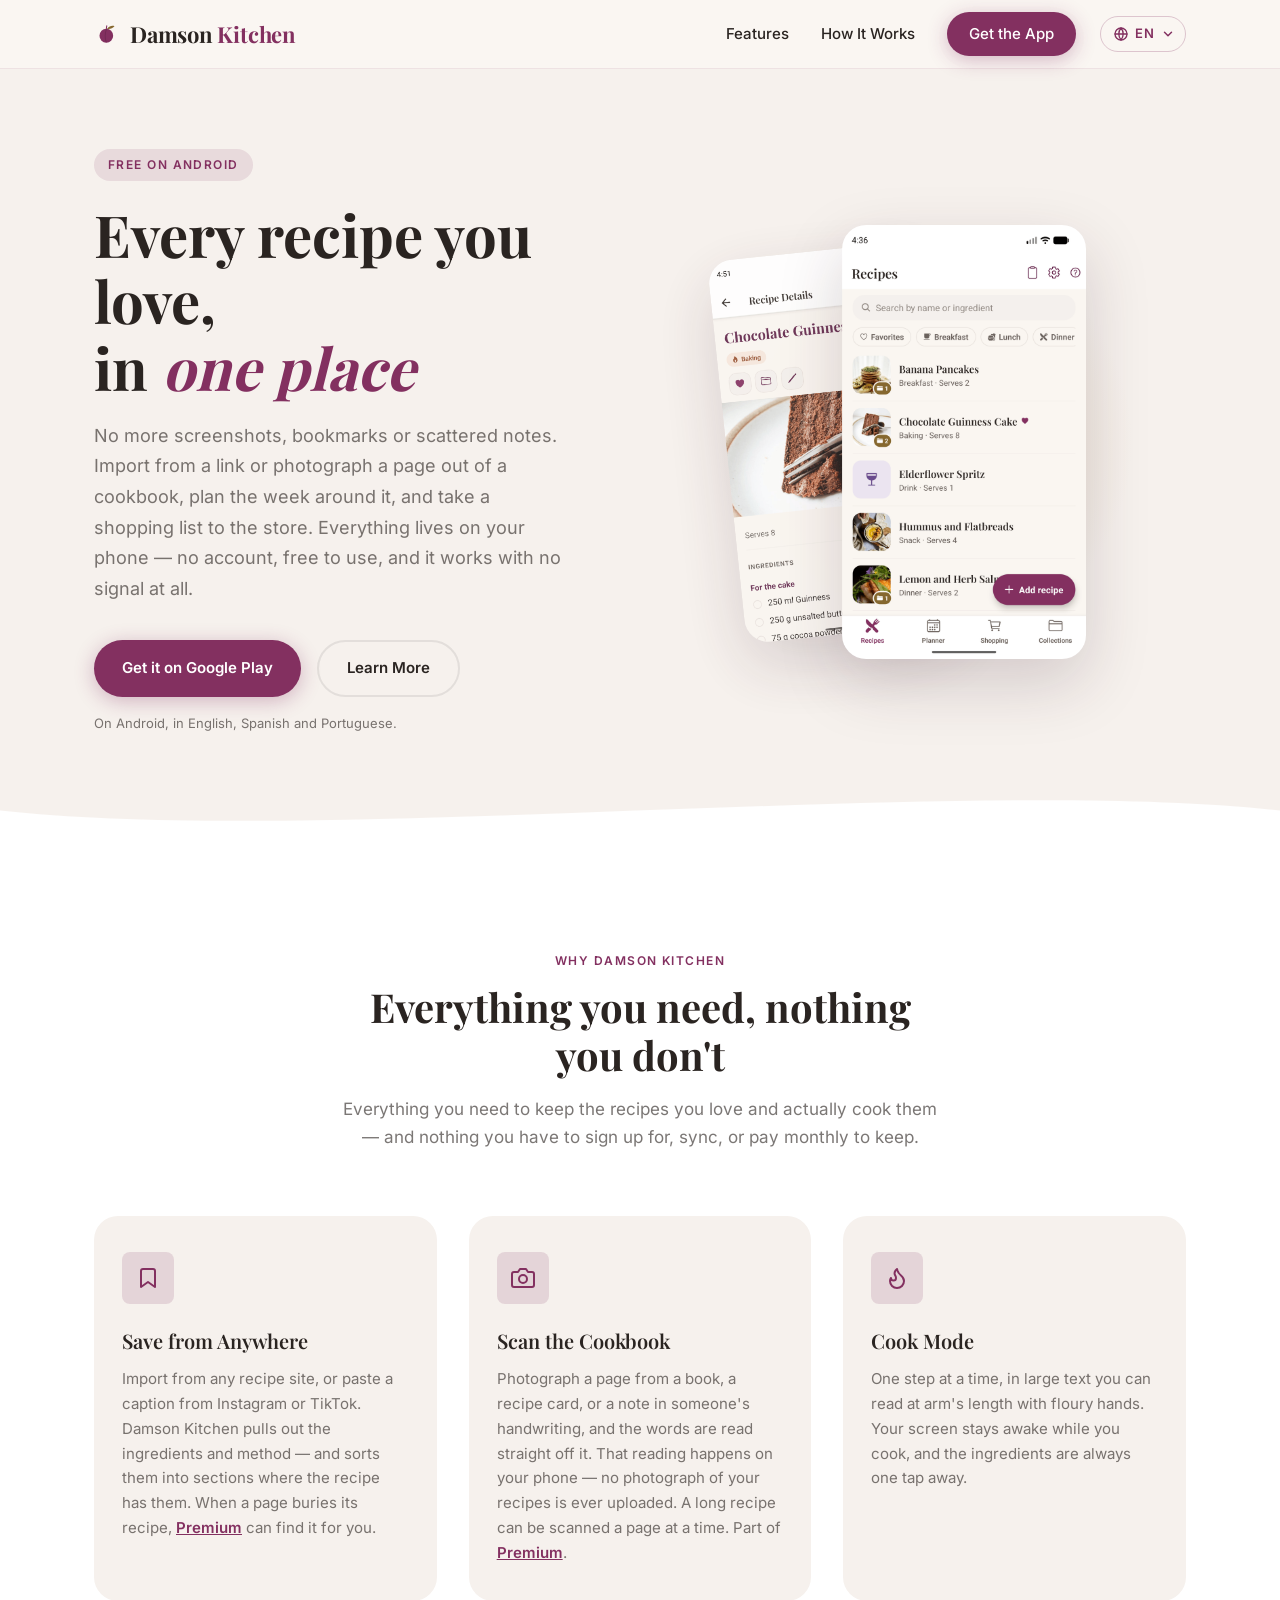
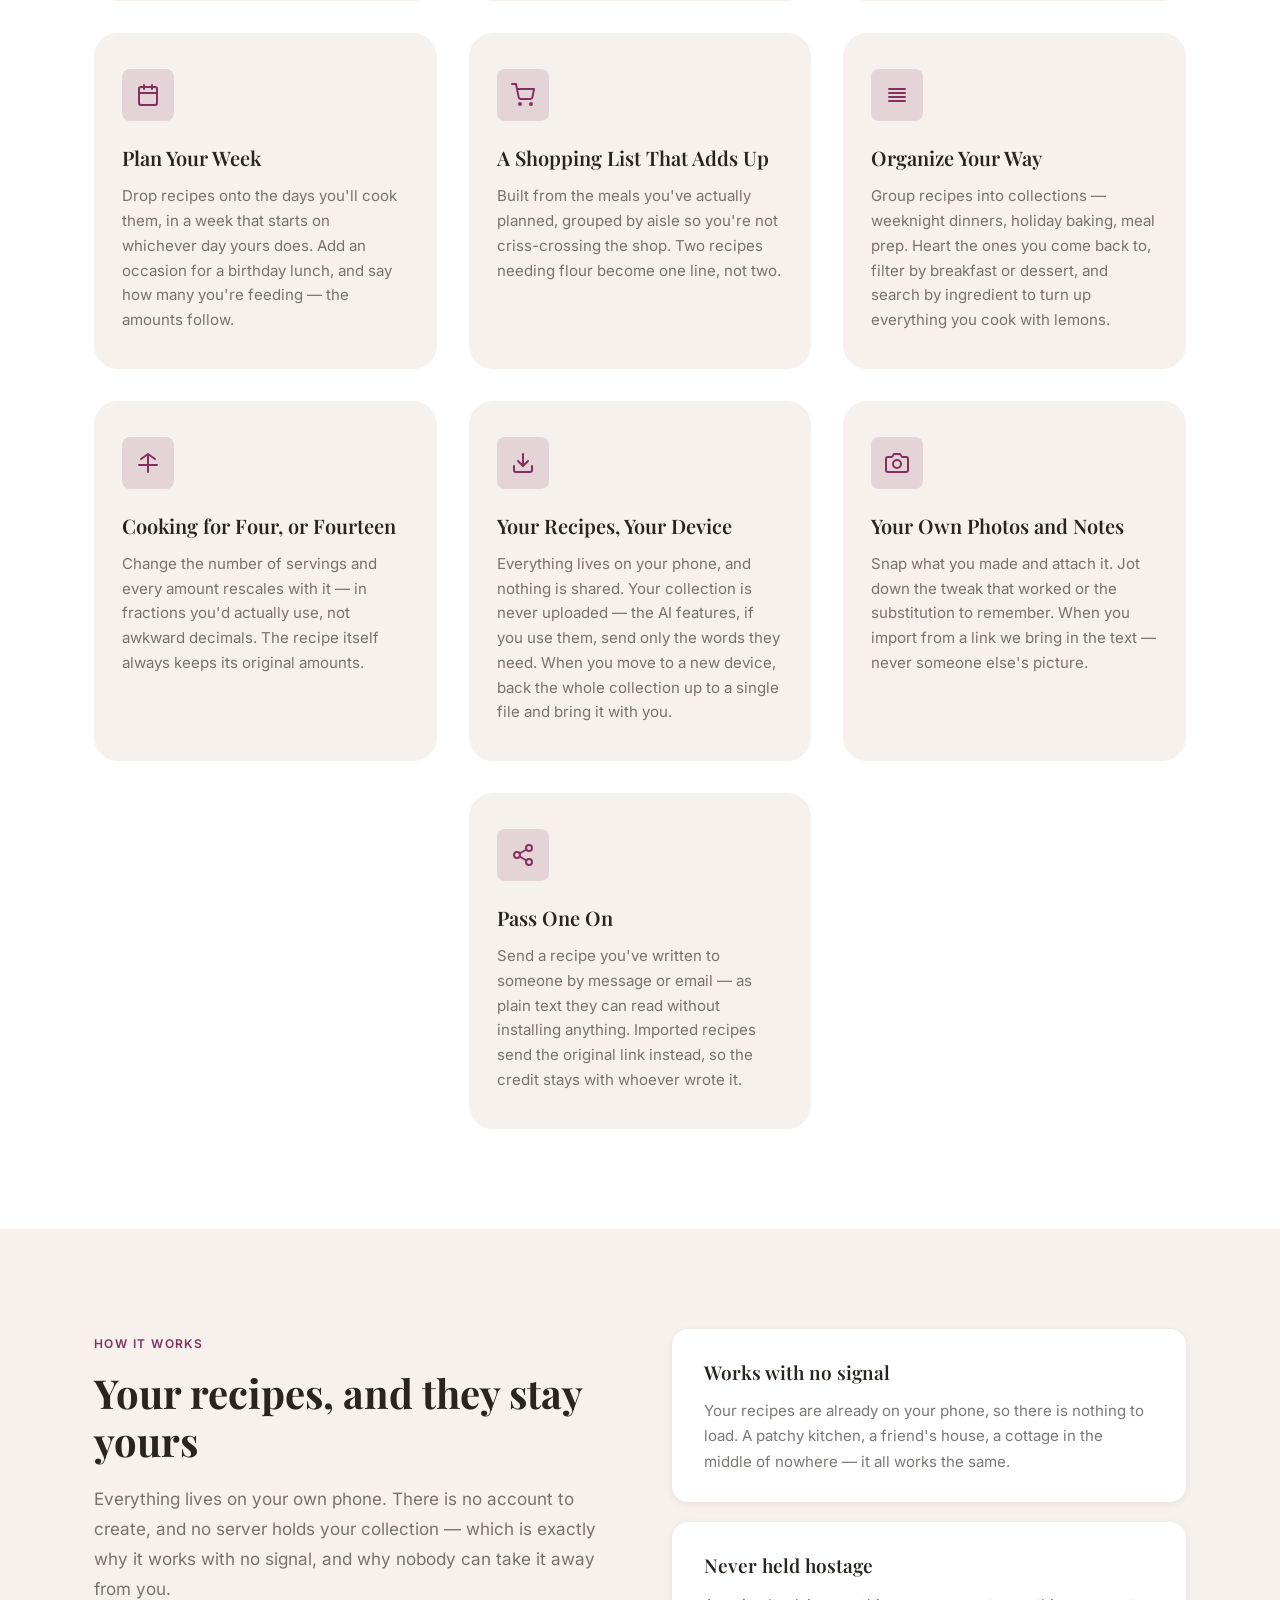
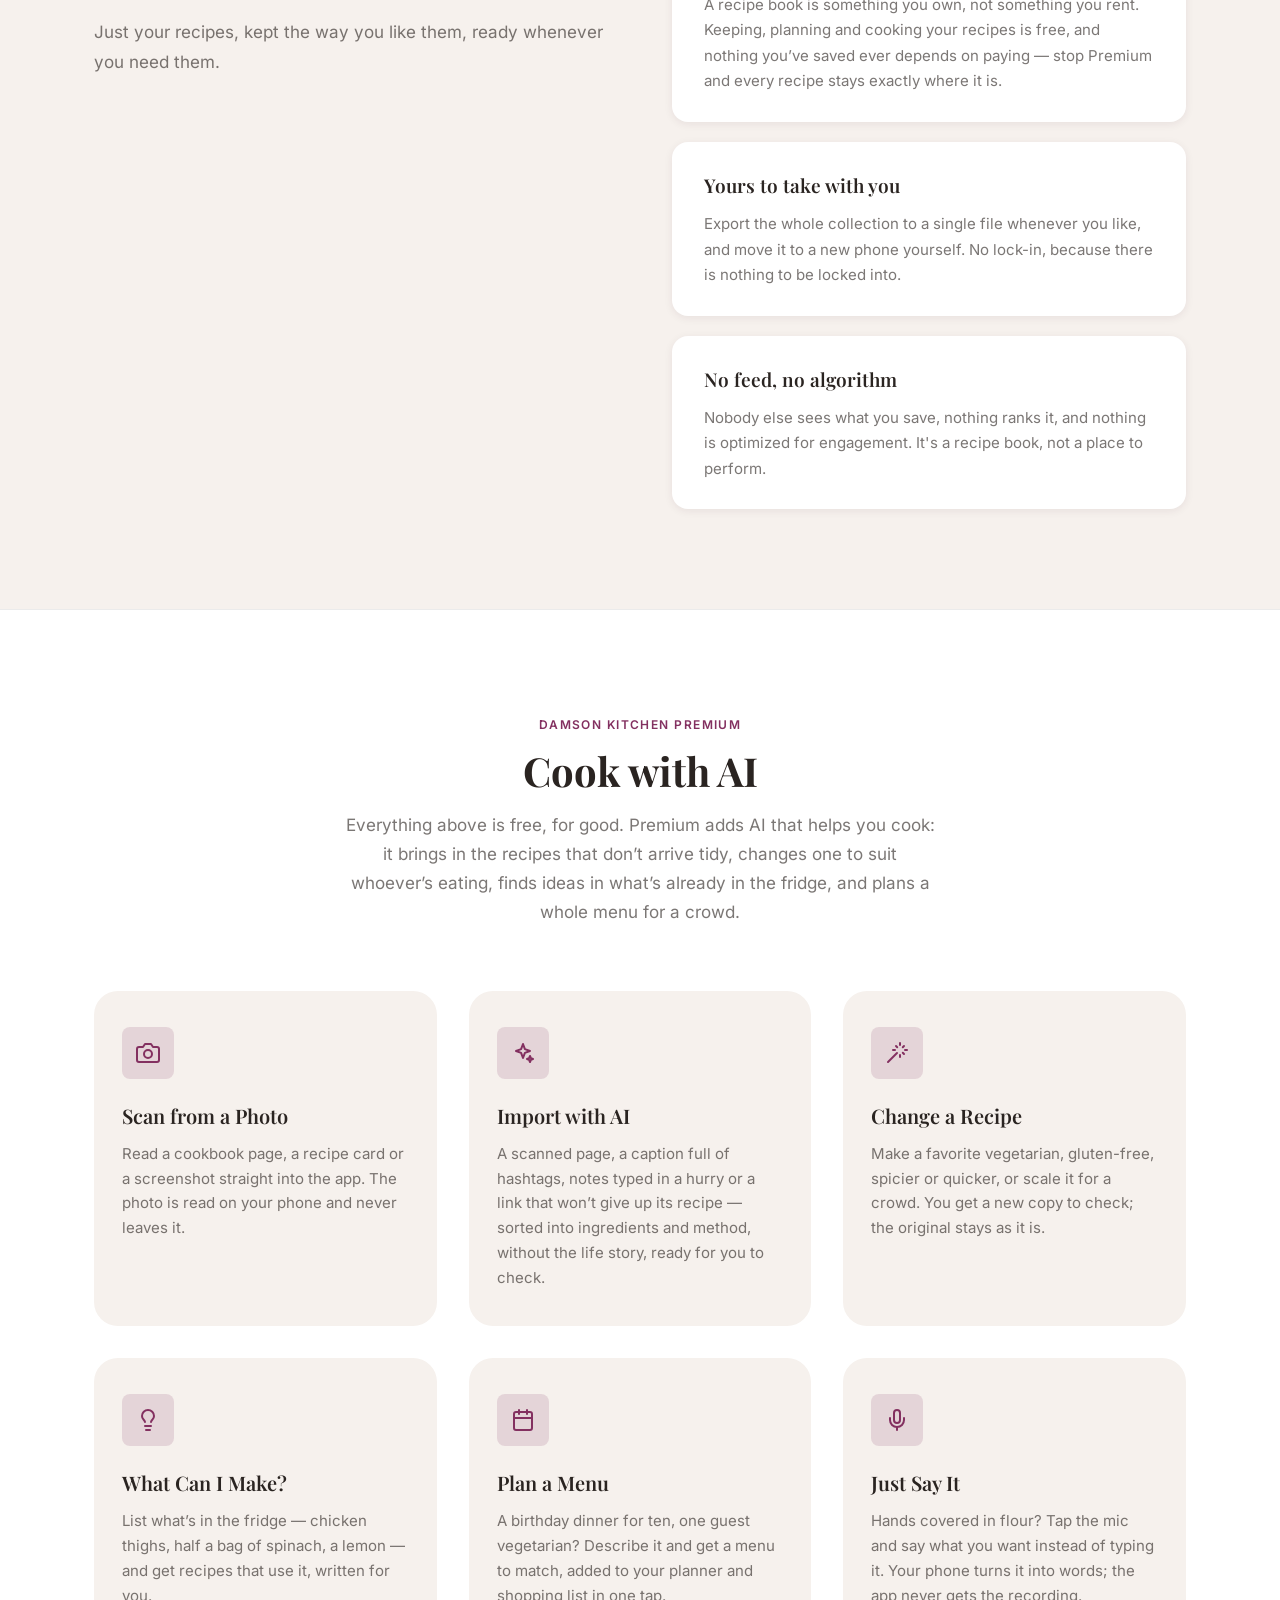
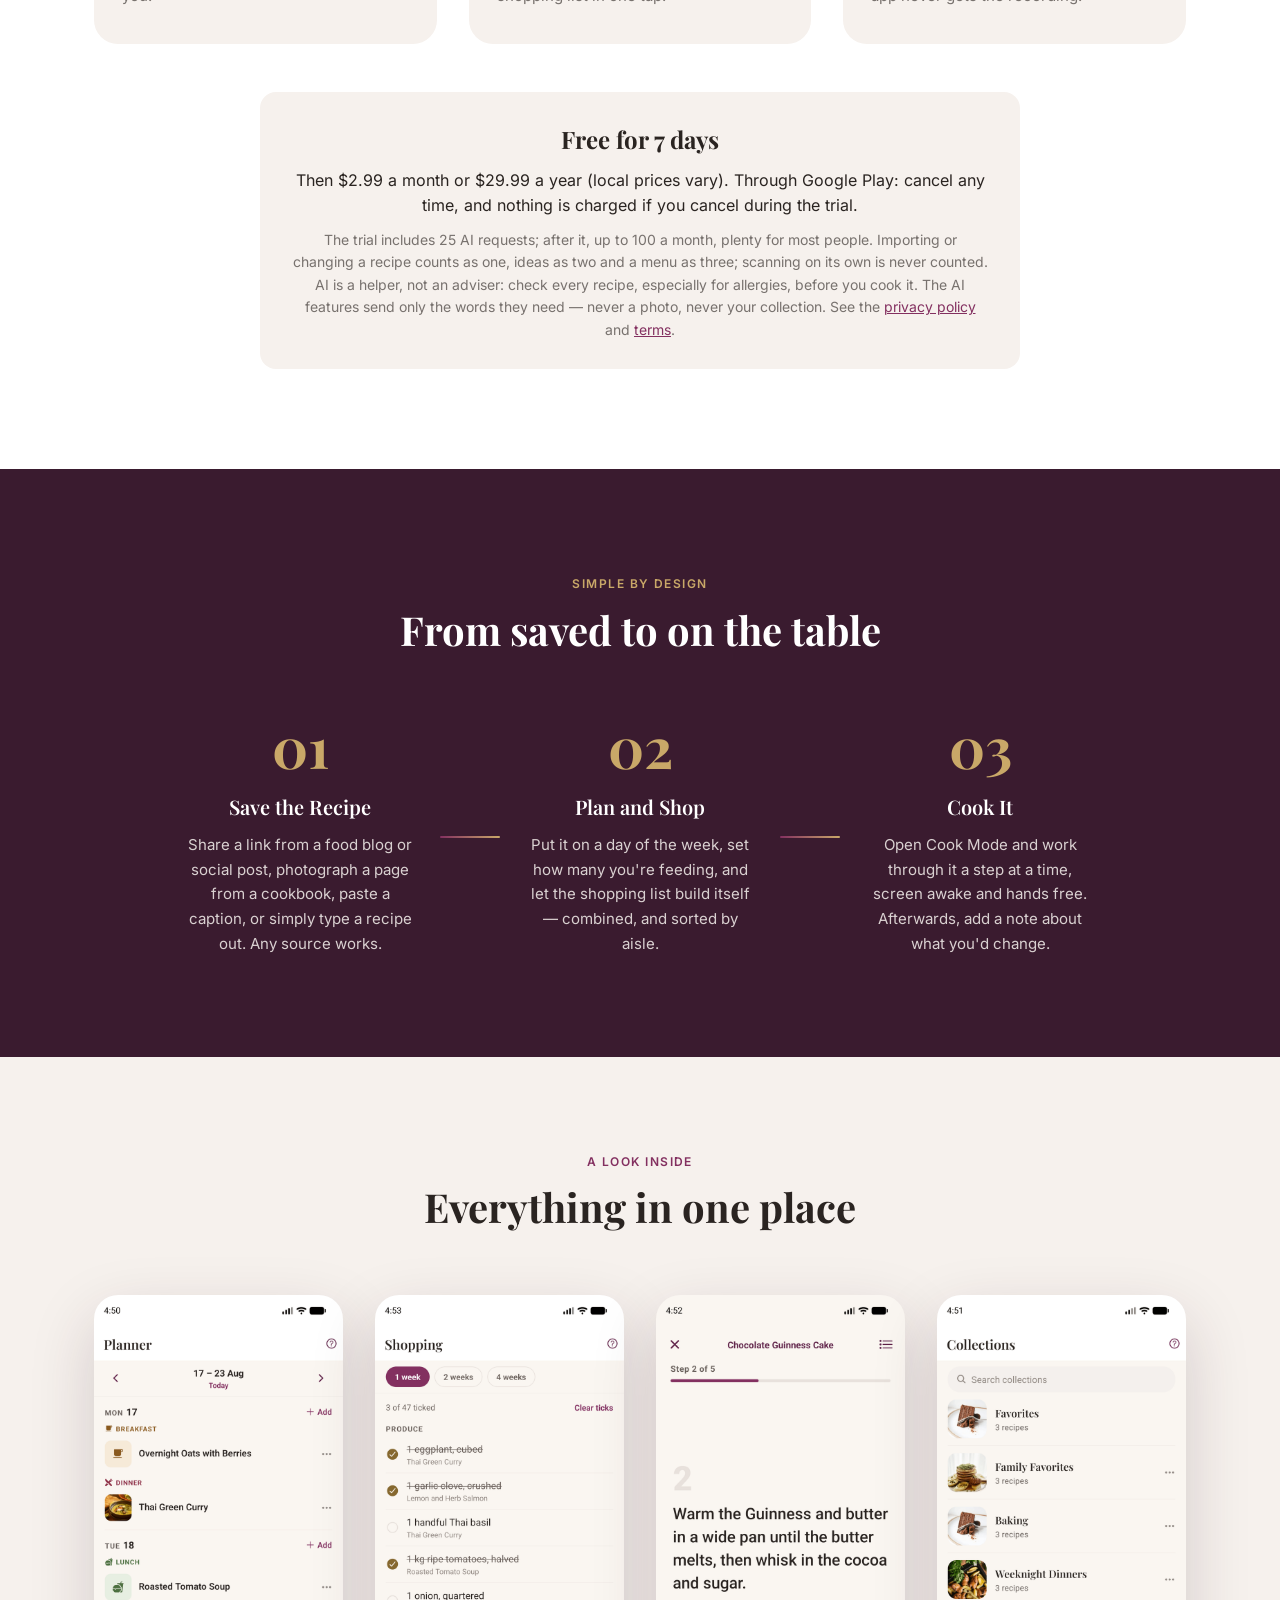
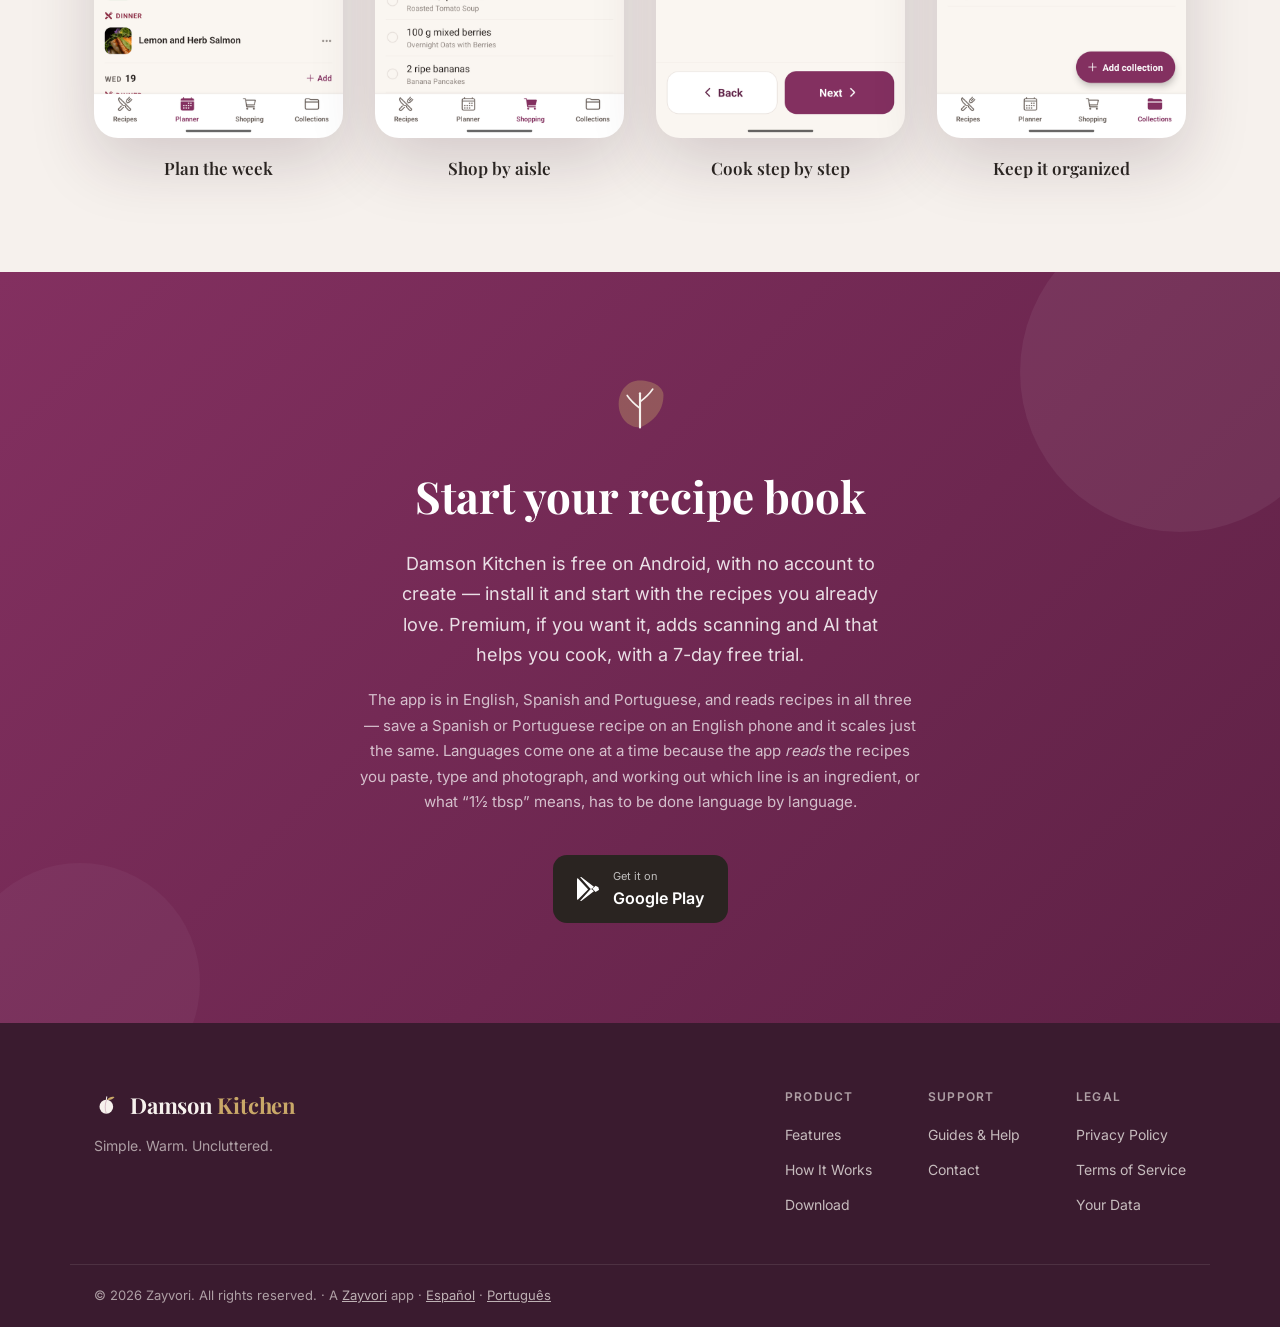
==== commit 650700e1: "Site for 1.1: Cook with AI, the mic, and Import with AI (hold until production) - Home: Premium is "" ====
--- a/index.html
+++ b/index.html
@@ -93,7 +93,7 @@
       <div class="hero__text">
         <span class="hero__eyebrow">Free on Android</span>
         <h1 class="hero__headline">Every recipe you love,<br/>in <em>one place</em></h1>
-        <p class="hero__sub">No more screenshots, bookmarks or scattered notes. Import from a link or photograph a page out of a cookbook, plan the week around it, and take a shopping list to the store. Everything lives on your phone — no account, no subscription, and it works with no signal at all.</p>
+        <p class="hero__sub">No more screenshots, bookmarks or scattered notes. Import from a link or photograph a page out of a cookbook, plan the week around it, and take a shopping list to the store. Everything lives on your phone — no account, free to use, and it works with no signal at all.</p>
         <div class="hero__ctas">
           <a href="https://play.google.com/store/apps/details?id=com.damsonkitchen.app" class="btn btn--primary" target="_blank" rel="noopener">Get it on Google Play</a>
           <a href="#features" class="btn btn--ghost">Learn More</a>
@@ -131,7 +131,7 @@
             </svg>
           </div>
           <h3>Save from Anywhere</h3>
-          <p>Import from any recipe site, or paste a caption from Instagram or TikTok. Damson Kitchen pulls out the ingredients and method — and sorts them into sections where the recipe has them.</p>
+          <p>Import from any recipe site, or paste a caption from Instagram or TikTok. Damson Kitchen pulls out the ingredients and method — and sorts them into sections where the recipe has them. When a page buries its recipe, <a href="#premium">Premium</a> can find it for you.</p>
         </div>
         <div class="feature-card">
           <div class="feature-card__icon">
@@ -141,7 +141,7 @@
             </svg>
           </div>
           <h3>Scan the Cookbook</h3>
-          <p>Photograph a page from a book, a recipe card, or a note in someone's handwriting, and the words are read straight off it. That reading happens on your phone — no photograph of your recipes is ever uploaded. A long recipe can be scanned a page at a time.</p>
+          <p>Photograph a page from a book, a recipe card, or a note in someone's handwriting, and the words are read straight off it. That reading happens on your phone — no photograph of your recipes is ever uploaded. A long recipe can be scanned a page at a time. Part of <a href="#premium">Premium</a>.</p>
         </div>
         <div class="feature-card">
           <div class="feature-card__icon">
@@ -195,7 +195,7 @@
             </svg>
           </div>
           <h3>Your Recipes, Your Device</h3>
-          <p>Everything lives on your phone — nothing is uploaded, and nothing is shared. When you move to a new device, back the whole collection up to a single file and bring it with you.</p>
+          <p>Everything lives on your phone, and nothing is shared. Your collection is never uploaded — the AI features, if you use them, send only the words they need. When you move to a new device, back the whole collection up to a single file and bring it with you.</p>
         </div>
         <div class="feature-card">
           <div class="feature-card__icon">
@@ -226,7 +226,7 @@
         <div class="philosophy__story">
           <span class="section-eyebrow">How It Works</span>
           <h2>Your recipes, and they stay yours</h2>
-          <p>Everything lives on your own phone. There is no account to create, nothing is uploaded, and no server holds your collection — which is exactly why it works with no signal, and why nobody can take it away or start charging you for it later.</p>
+          <p>Everything lives on your own phone. There is no account to create, and no server holds your collection — which is exactly why it works with no signal, and why nobody can take it away from you.</p>
           <p>Just your recipes, kept the way you like them, ready whenever you need them.</p>
         </div>
         <div class="philosophy__values">
@@ -235,8 +235,8 @@
             <p>Your recipes are already on your phone, so there is nothing to load. A patchy kitchen, a friend's house, a cottage in the middle of nowhere — it all works the same.</p>
           </div>
           <div class="philosophy__value">
-            <h3>Nothing to subscribe to</h3>
-            <p>A recipe book is something you own, not something you rent. No monthly fee, and no risk of losing your collection because you stopped paying for it.</p>
+            <h3>Never held hostage</h3>
+            <p>A recipe book is something you own, not something you rent. Keeping, planning and cooking your recipes is free, and nothing you’ve saved ever depends on paying — stop Premium and every recipe stays exactly where it is.</p>
           </div>
           <div class="philosophy__value">
             <h3>Yours to take with you</h3>
@@ -247,6 +247,78 @@
             <p>Nobody else sees what you save, nothing ranks it, and nothing is optimized for engagement. It's a recipe book, not a place to perform.</p>
           </div>
         </div>
+      </div>
+    </div>
+  </section>
+
+  <!-- PREMIUM -->
+  <section class="features premium" id="premium">
+    <div class="container">
+      <div class="section-header">
+        <span class="section-eyebrow">Damson Kitchen Premium</span>
+        <h2>Cook with AI</h2>
+        <p>Everything above is free, for good. Premium adds AI that helps you cook: it brings in the recipes that don’t arrive tidy, changes one to suit whoever’s eating, finds ideas in what’s already in the fridge, and plans a whole menu for a crowd.</p>
+      </div>
+      <div class="features__grid">
+        <div class="feature-card">
+          <div class="feature-card__icon">
+            <svg viewBox="0 0 24 24" fill="none" stroke="currentColor" stroke-width="2" stroke-linecap="round" stroke-linejoin="round">
+              <path d="M23 19a2 2 0 0 1-2 2H3a2 2 0 0 1-2-2V8a2 2 0 0 1 2-2h4l2-3h6l2 3h4a2 2 0 0 1 2 2z"/><circle cx="12" cy="13" r="4"/>
+            </svg>
+          </div>
+          <h3>Scan from a Photo</h3>
+          <p>Read a cookbook page, a recipe card or a screenshot straight into the app. The photo is read on your phone and never leaves it.</p>
+        </div>
+        <div class="feature-card">
+          <div class="feature-card__icon">
+            <svg viewBox="0 0 24 24" fill="none" stroke="currentColor" stroke-width="2" stroke-linecap="round" stroke-linejoin="round">
+              <path d="M12 3l1.9 5.1L19 10l-5.1 1.9L12 17l-1.9-5.1L5 10l5.1-1.9z"/><path d="M19 15l.9 2.1L22 18l-2.1.9L19 21l-.9-2.1L16 18l2.1-.9z"/>
+            </svg>
+          </div>
+          <h3>Import with AI</h3>
+          <p>A scanned page, a caption full of hashtags, notes typed in a hurry or a link that won’t give up its recipe — sorted into ingredients and method, without the life story, ready for you to check.</p>
+        </div>
+        <div class="feature-card">
+          <div class="feature-card__icon">
+            <svg viewBox="0 0 24 24" fill="none" stroke="currentColor" stroke-width="2" stroke-linecap="round" stroke-linejoin="round">
+              <path d="m3 21 9-9"/><path d="M15 4V2"/><path d="M15 16v-2"/><path d="M8 9h2"/><path d="M20 9h2"/><path d="M17.8 11.8 19 13"/><path d="M17.8 6.2 19 5"/><path d="M12.2 6.2 11 5"/>
+            </svg>
+          </div>
+          <h3>Change a Recipe</h3>
+          <p>Make a favorite vegetarian, gluten-free, spicier or quicker, or scale it for a crowd. You get a new copy to check; the original stays as it is.</p>
+        </div>
+        <div class="feature-card">
+          <div class="feature-card__icon">
+            <svg viewBox="0 0 24 24" fill="none" stroke="currentColor" stroke-width="2" stroke-linecap="round" stroke-linejoin="round">
+              <path d="M15 14c.2-1 .7-1.7 1.5-2.5 1-.9 1.5-2.2 1.5-3.5A6 6 0 0 0 6 8c0 1 .2 2.2 1.5 3.5.7.7 1.3 1.5 1.5 2.5"/><path d="M9 18h6"/><path d="M10 22h4"/>
+            </svg>
+          </div>
+          <h3>What Can I Make?</h3>
+          <p>List what’s in the fridge — chicken thighs, half a bag of spinach, a lemon — and get recipes that use it, written for you.</p>
+        </div>
+        <div class="feature-card">
+          <div class="feature-card__icon">
+            <svg viewBox="0 0 24 24" fill="none" stroke="currentColor" stroke-width="2" stroke-linecap="round" stroke-linejoin="round">
+              <rect x="3" y="4" width="18" height="18" rx="2"/><path d="M16 2v4"/><path d="M8 2v4"/><path d="M3 10h18"/>
+            </svg>
+          </div>
+          <h3>Plan a Menu</h3>
+          <p>A birthday dinner for ten, one guest vegetarian? Describe it and get a menu to match, added to your planner and shopping list in one tap.</p>
+        </div>
+        <div class="feature-card">
+          <div class="feature-card__icon">
+            <svg viewBox="0 0 24 24" fill="none" stroke="currentColor" stroke-width="2" stroke-linecap="round" stroke-linejoin="round">
+              <path d="M12 2a3 3 0 0 0-3 3v7a3 3 0 0 0 6 0V5a3 3 0 0 0-3-3z"/><path d="M19 10v2a7 7 0 0 1-14 0v-2"/><path d="M12 19v3"/>
+            </svg>
+          </div>
+          <h3>Just Say It</h3>
+          <p>Hands covered in flour? Tap the mic and say what you want instead of typing it. Your phone turns it into words; the app never gets the recording.</p>
+        </div>
+      </div>
+      <div class="premium__terms">
+        <h3>Free for 7 days</h3>
+        <p>Then $2.99 a month or $29.99 a year (local prices vary). Through Google Play: cancel any time, and nothing is charged if you cancel during the trial.</p>
+        <p class="premium__small">The trial includes 25 AI requests; after it, up to 100 a month, plenty for most people. Importing or changing a recipe counts as one, ideas as two and a menu as three; scanning on its own is never counted. AI is a helper, not an adviser: check every recipe, especially for allergies, before you cook it. The AI features send only the words they need — never a photo, never your collection. See the <a href="privacy.html#ai-import">privacy policy</a> and <a href="terms.html#ai">terms</a>.</p>
       </div>
     </div>
   </section>
@@ -326,7 +398,7 @@
         </svg>
       </div>
       <h2>Start your recipe book</h2>
-      <p>Damson Kitchen is free on Android. There's no account to create and nothing to subscribe to — install it and start with the recipes you already love.</p>
+      <p>Damson Kitchen is free on Android, with no account to create — install it and start with the recipes you already love. Premium, if you want it, adds scanning and AI that helps you cook, with a 7-day free trial.</p>
       <p class="download__note">The app is in English, Spanish and Portuguese, and reads recipes in all three — save a Spanish or Portuguese recipe on an English phone and it scales just the same. Languages come one at a time because the app <em>reads</em> the recipes you paste, type and photograph, and working out which line is an ingredient, or what &ldquo;1&frac12; tbsp&rdquo; means, has to be done language by language.</p>
       <div class="download__badges">
         <a href="https://play.google.com/store/apps/details?id=com.damsonkitchen.app" class="store-badge" target="_blank" rel="noopener" aria-label="Get Damson Kitchen on Google Play">
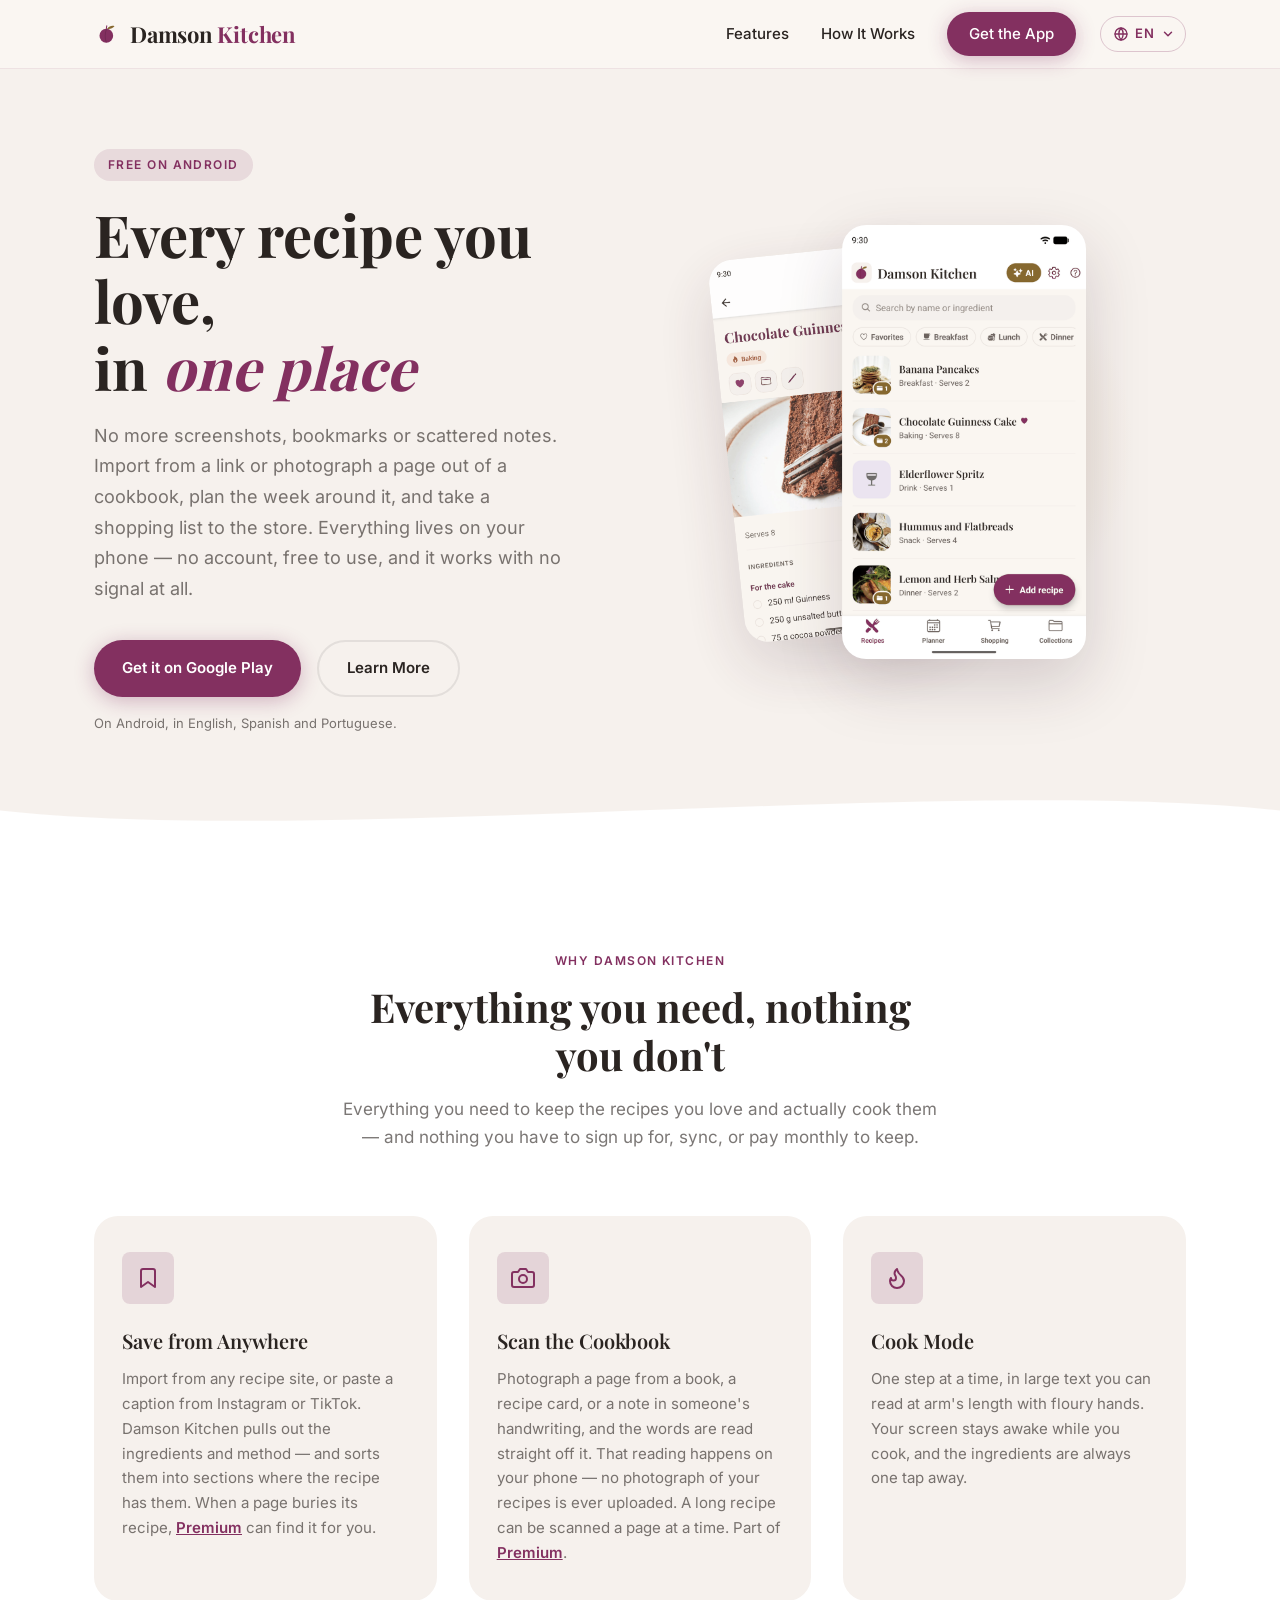
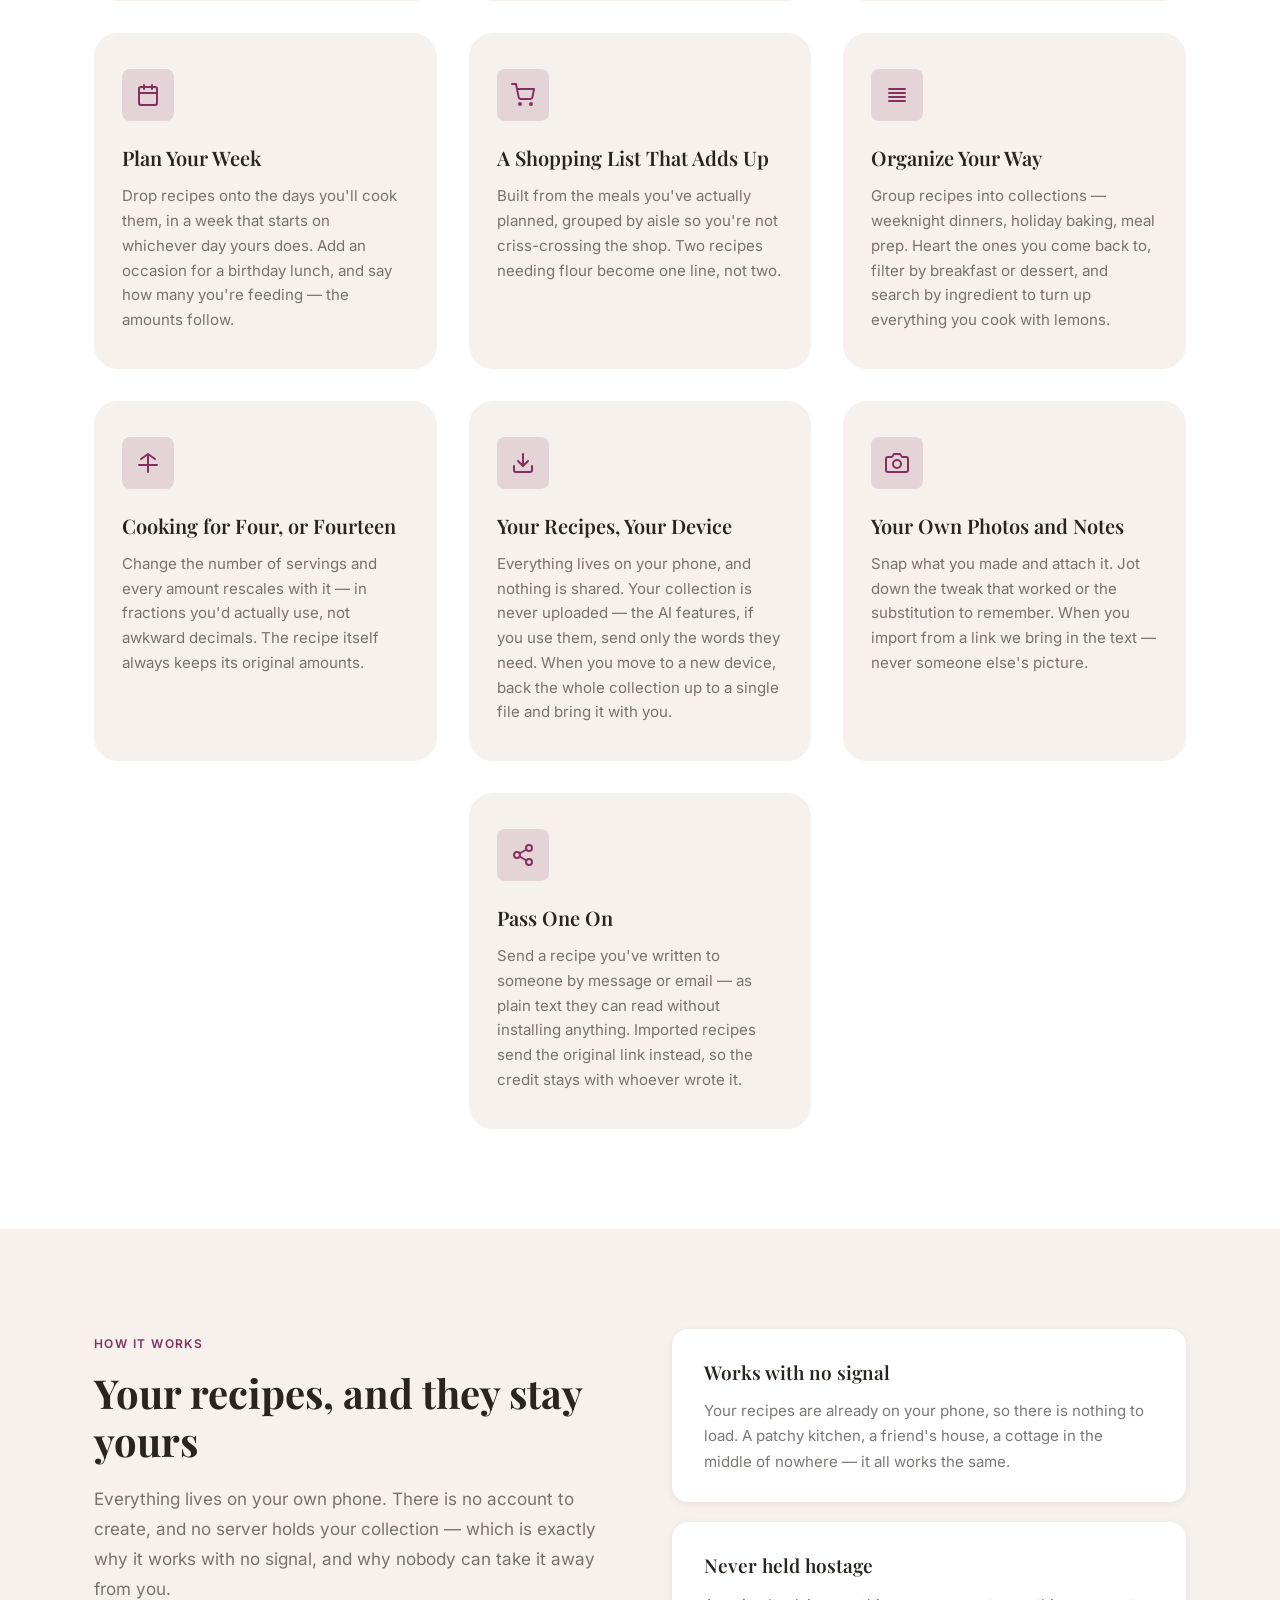
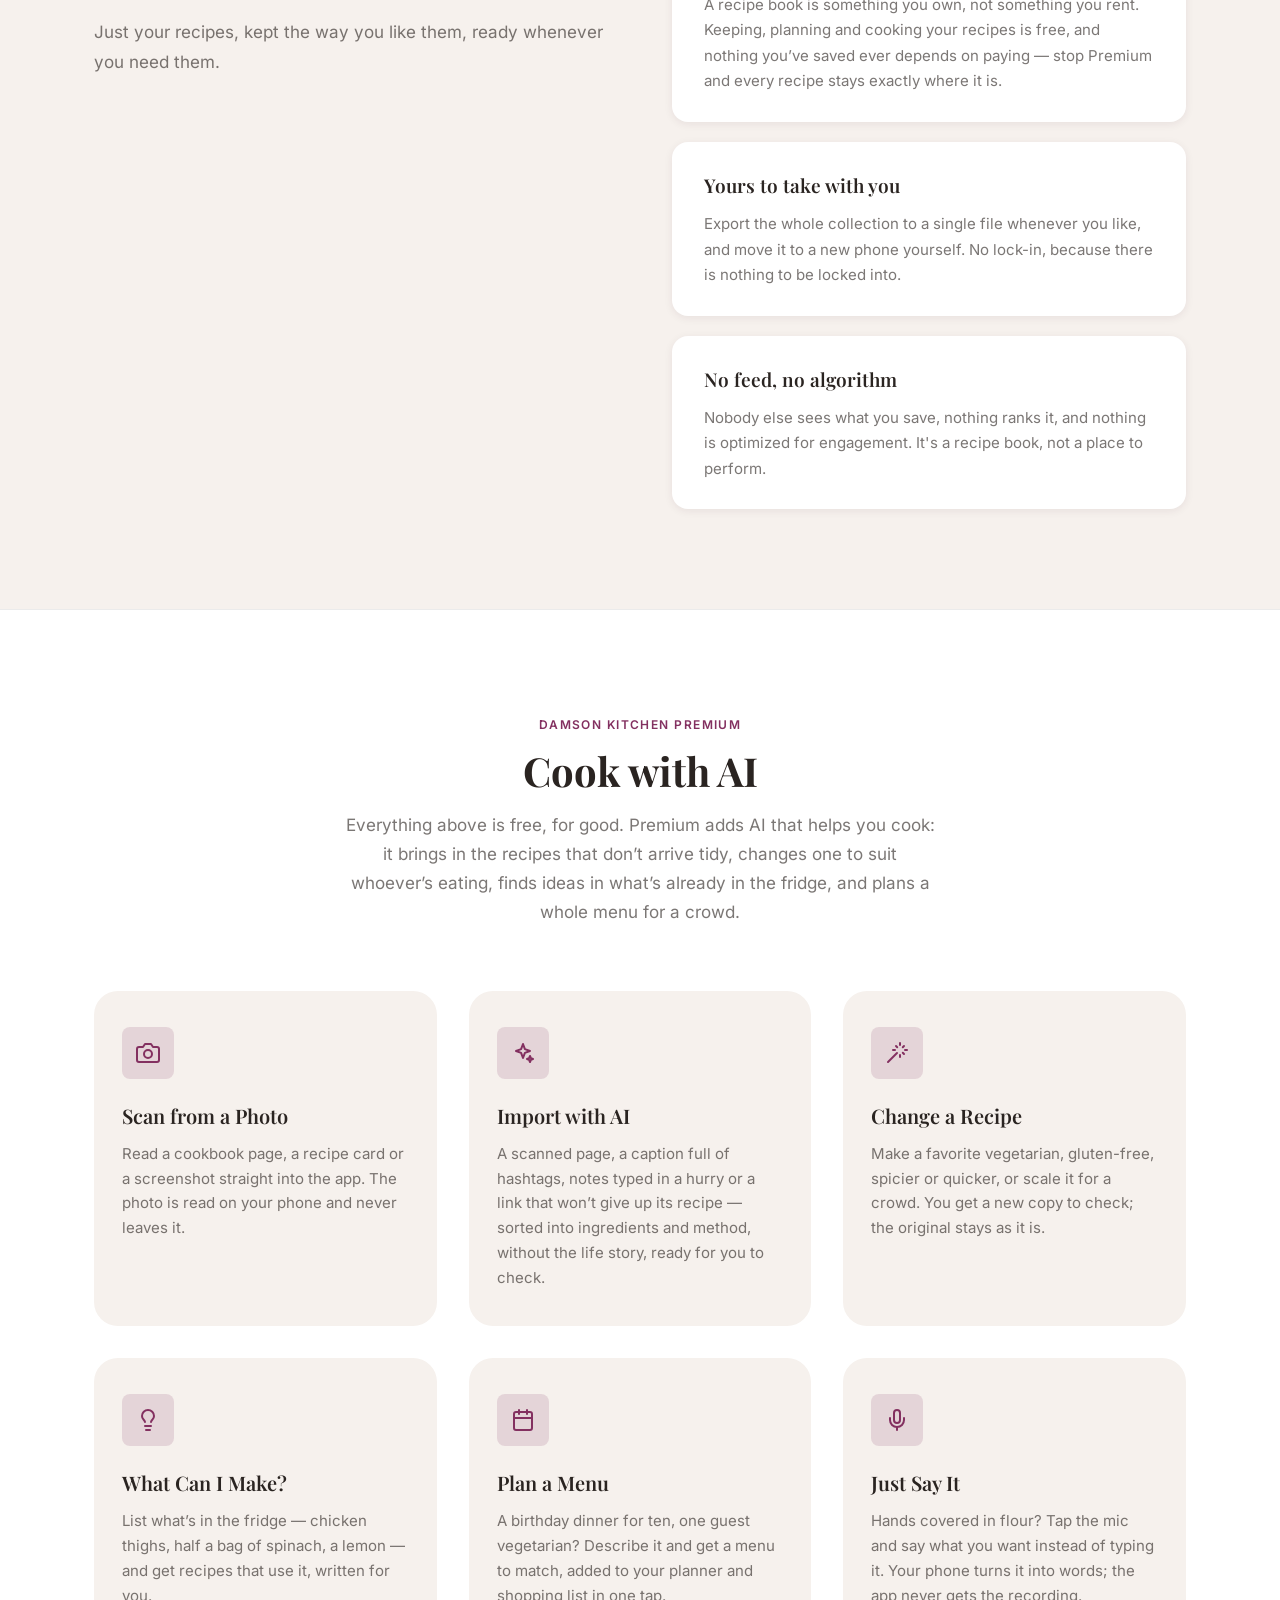
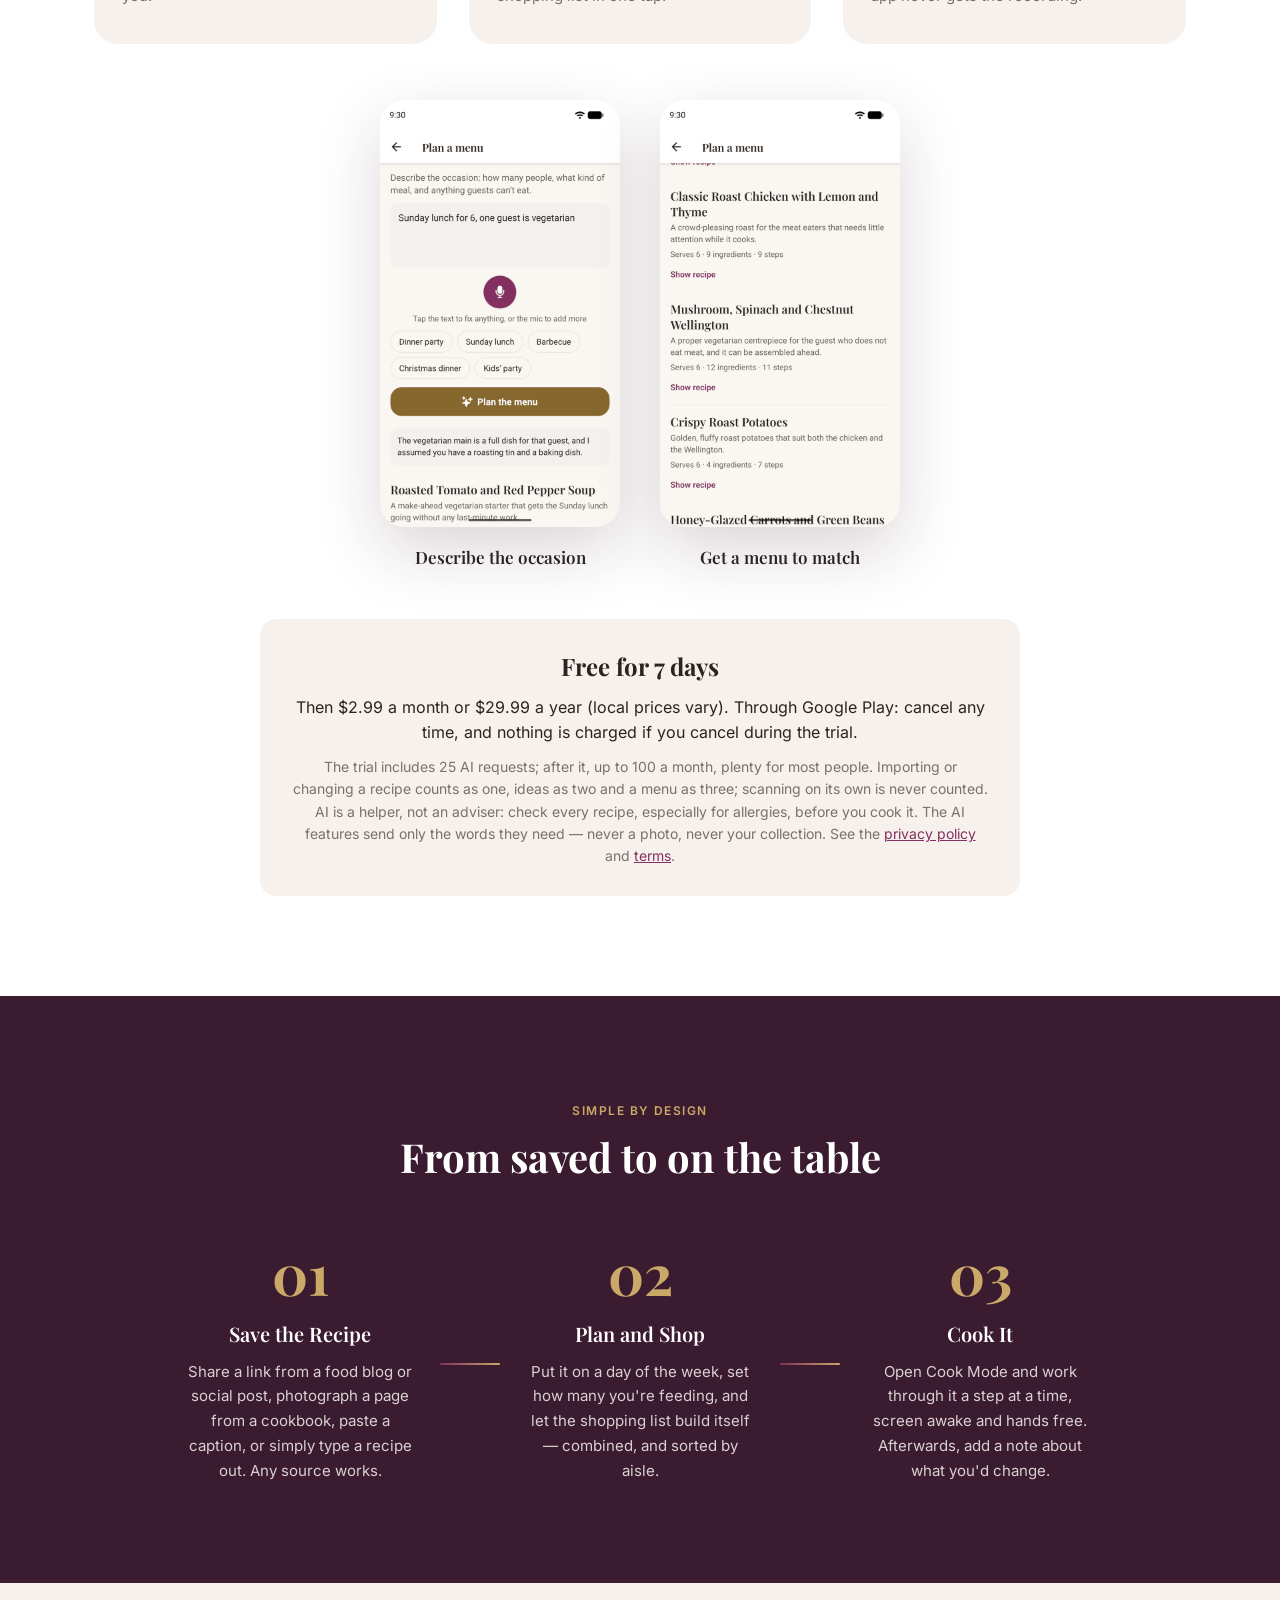
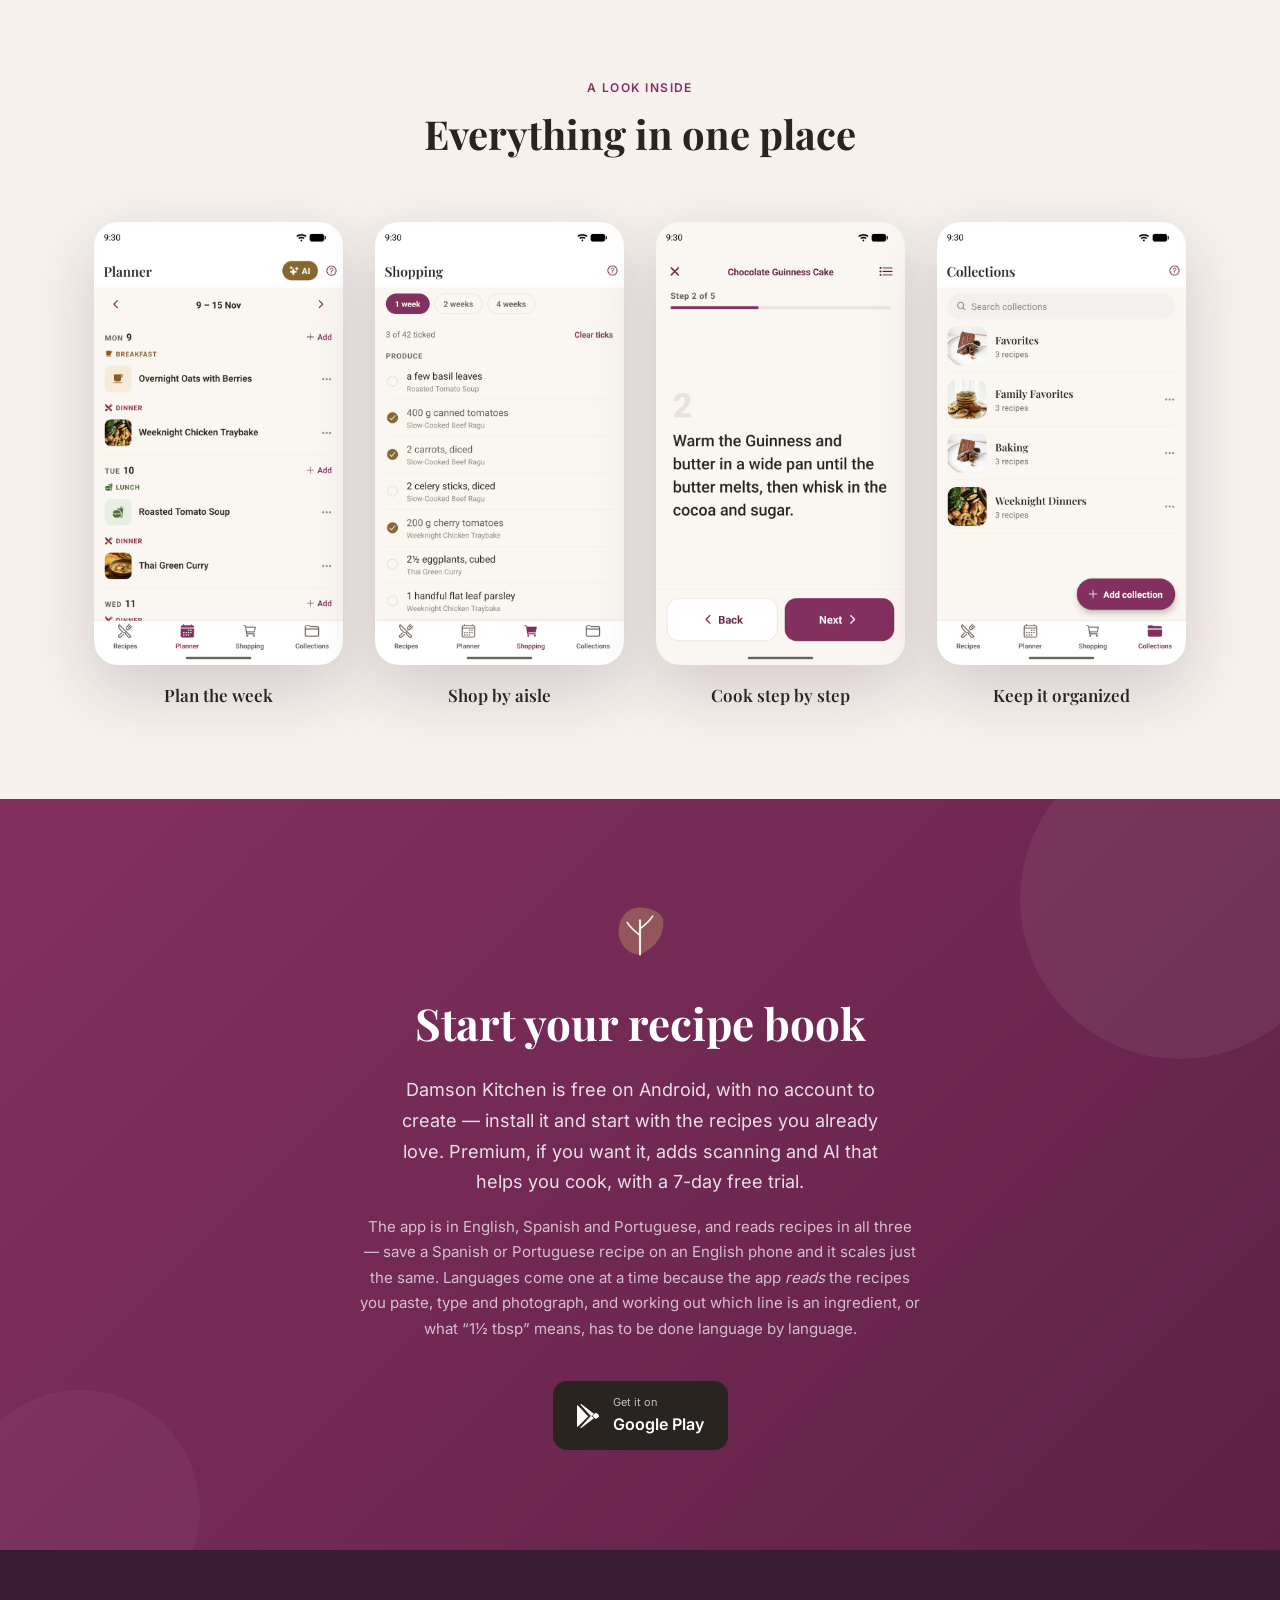
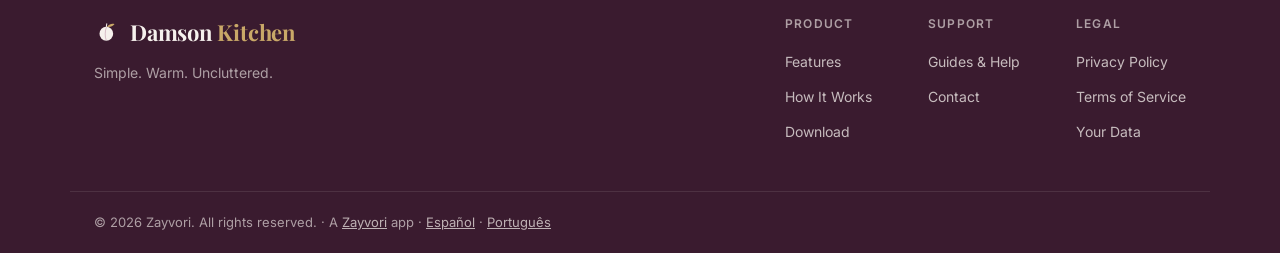
==== commit 26a91c57: "Premium: the Plan a menu request and its dishes, in English, Spanish and Portuguese Co-Authored-By: " ====
--- a/index.html
+++ b/index.html
@@ -315,6 +315,16 @@
           <p>Hands covered in flour? Tap the mic and say what you want instead of typing it. Your phone turns it into words; the app never gets the recording.</p>
         </div>
       </div>
+      <div class="premium__shots">
+        <figure class="gallery__item">
+          <img src="assets/shots/menu.png" alt="Plan a menu, with the request “Sunday lunch for 6, one guest is vegetarian” typed in and a note about the vegetarian main" class="shot" width="1080" height="1920" loading="lazy">
+          <figcaption>Describe the occasion</figcaption>
+        </figure>
+        <figure class="gallery__item">
+          <img src="assets/shots/menu-dishes.png" alt="The dishes of the planned menu, a roast chicken and a vegetarian Wellington among them, each serving 6" class="shot" width="1080" height="1920" loading="lazy">
+          <figcaption>Get a menu to match</figcaption>
+        </figure>
+      </div>
       <div class="premium__terms">
         <h3>Free for 7 days</h3>
         <p>Then $2.99 a month or $29.99 a year (local prices vary). Through Google Play: cancel any time, and nothing is charged if you cancel during the trial.</p>
--- a/styles.css
+++ b/styles.css
@@ -1113,6 +1113,20 @@
    The features section's cards, on white after the stone philosophy band, with
    the trial, prices and allowance in one quiet stone panel underneath. */
 .premium { border-top: 1px solid var(--ink-10); }
+/* Plan a menu, before and after: the request, then the dishes that come back.
+   Two across even on a phone, since the pair only makes sense side by side. */
+.premium__shots {
+  display: grid;
+  grid-template-columns: repeat(2, minmax(0, 240px));
+  justify-content: center;
+  gap: 40px;
+  margin-top: 56px;
+}
+@media (max-width: 600px) {
+  .premium__shots { gap: 16px; margin-top: 40px; }
+  .premium__shots .shot { border-radius: 14px; }
+  .premium__shots figcaption { font-size: 15px; }
+}
 .premium__terms {
   max-width: 760px;
   margin: 48px auto 0;
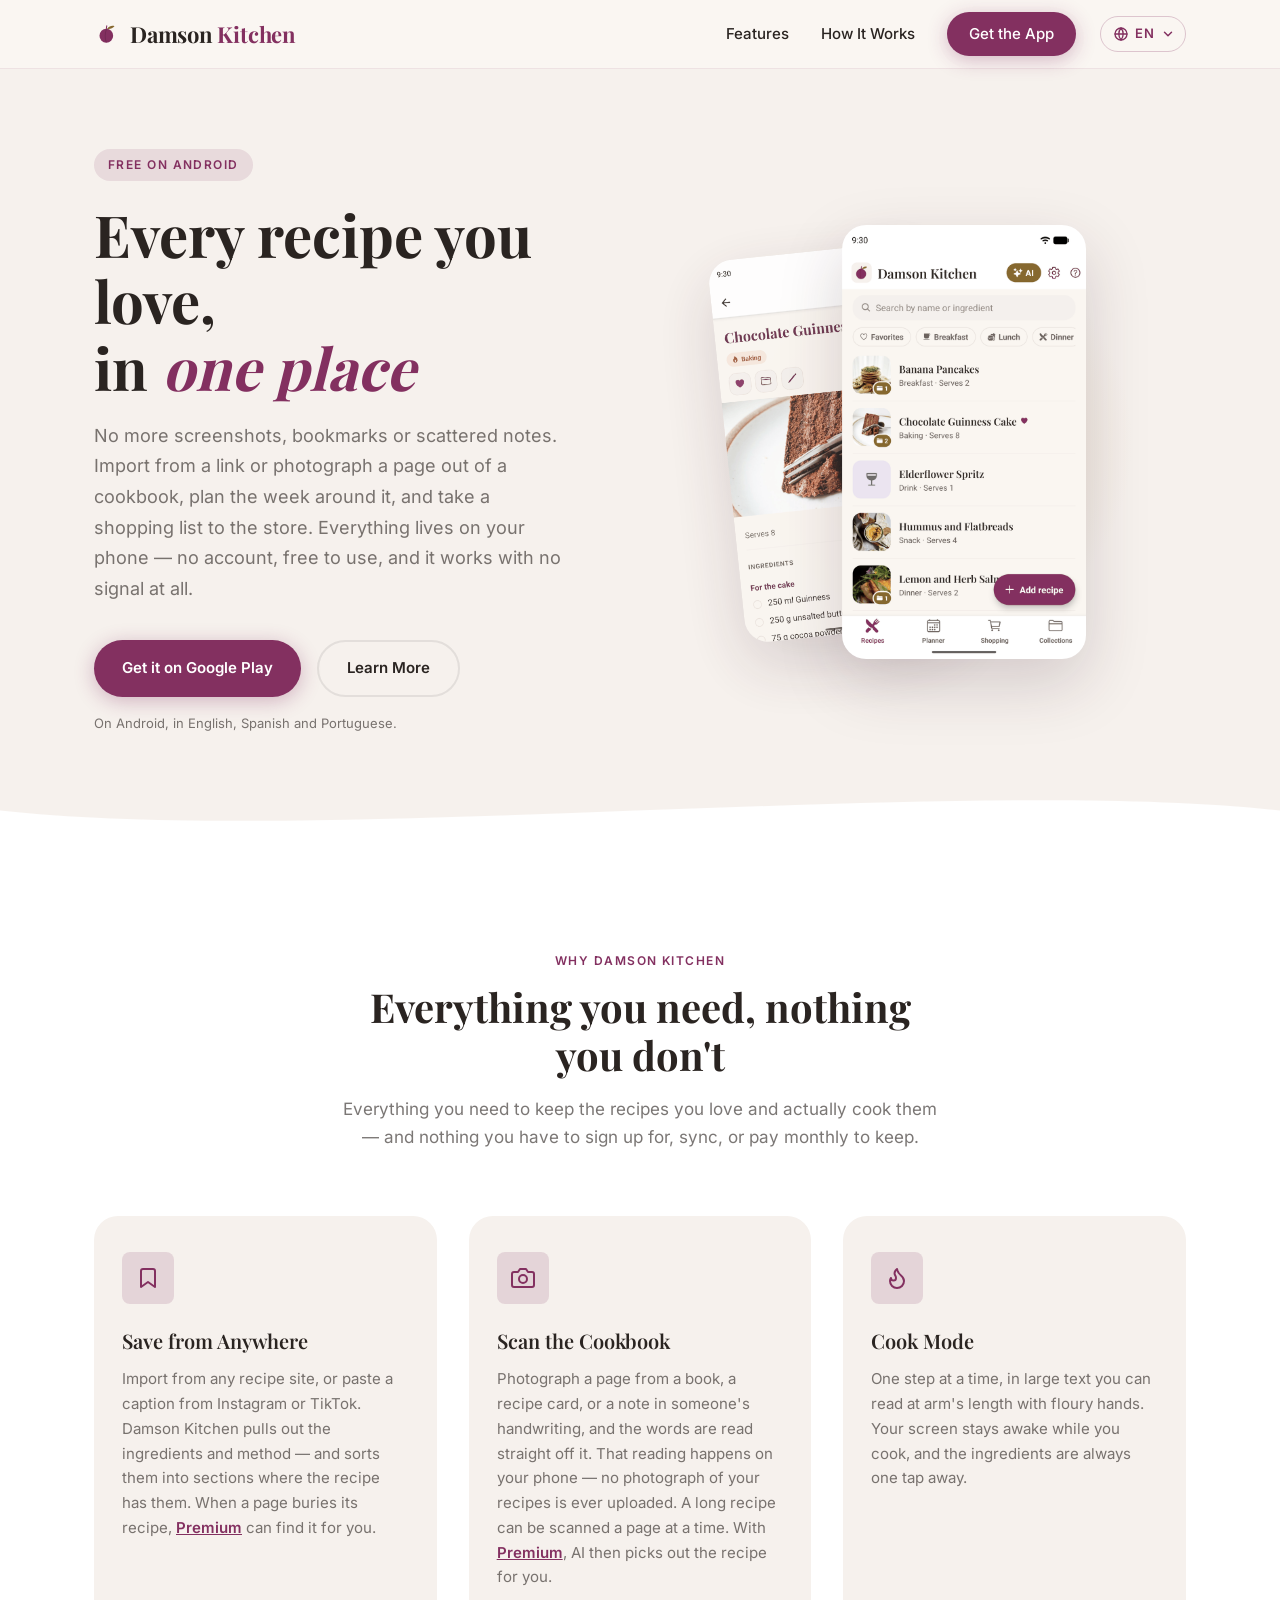
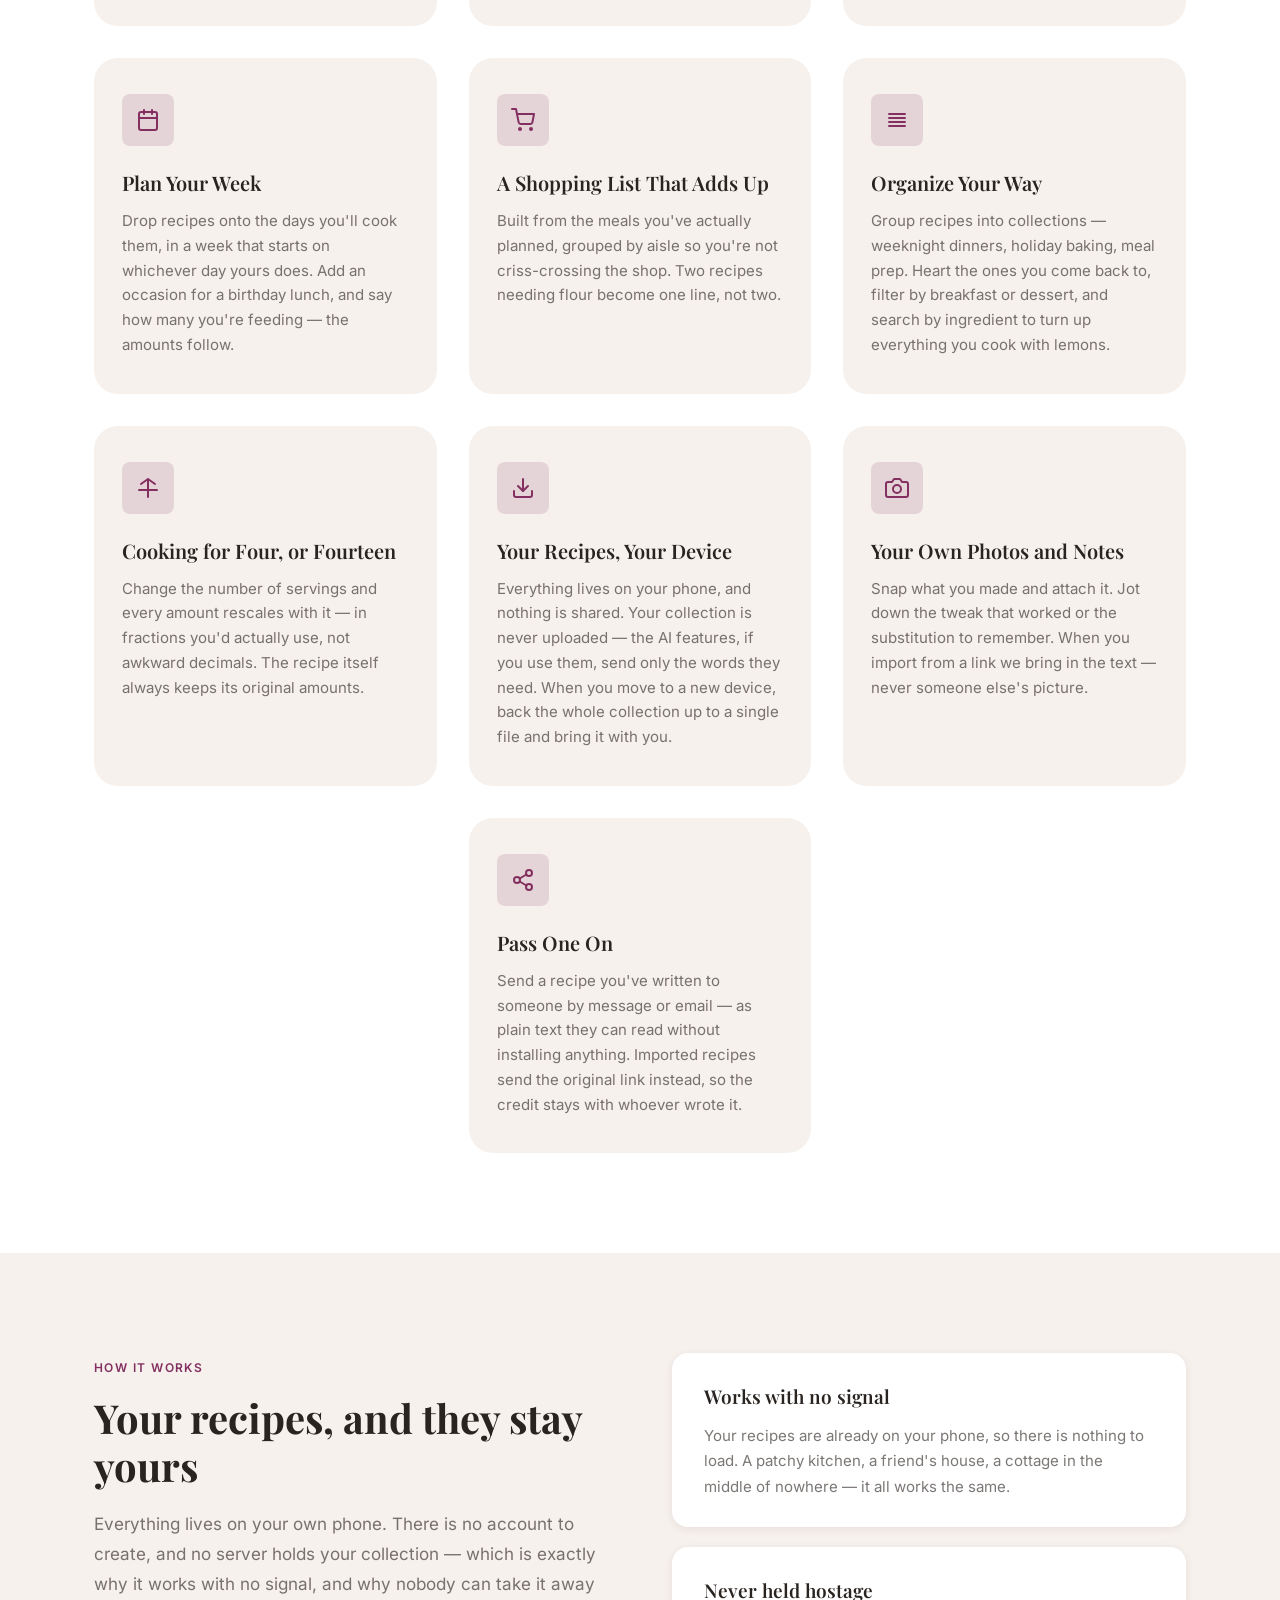
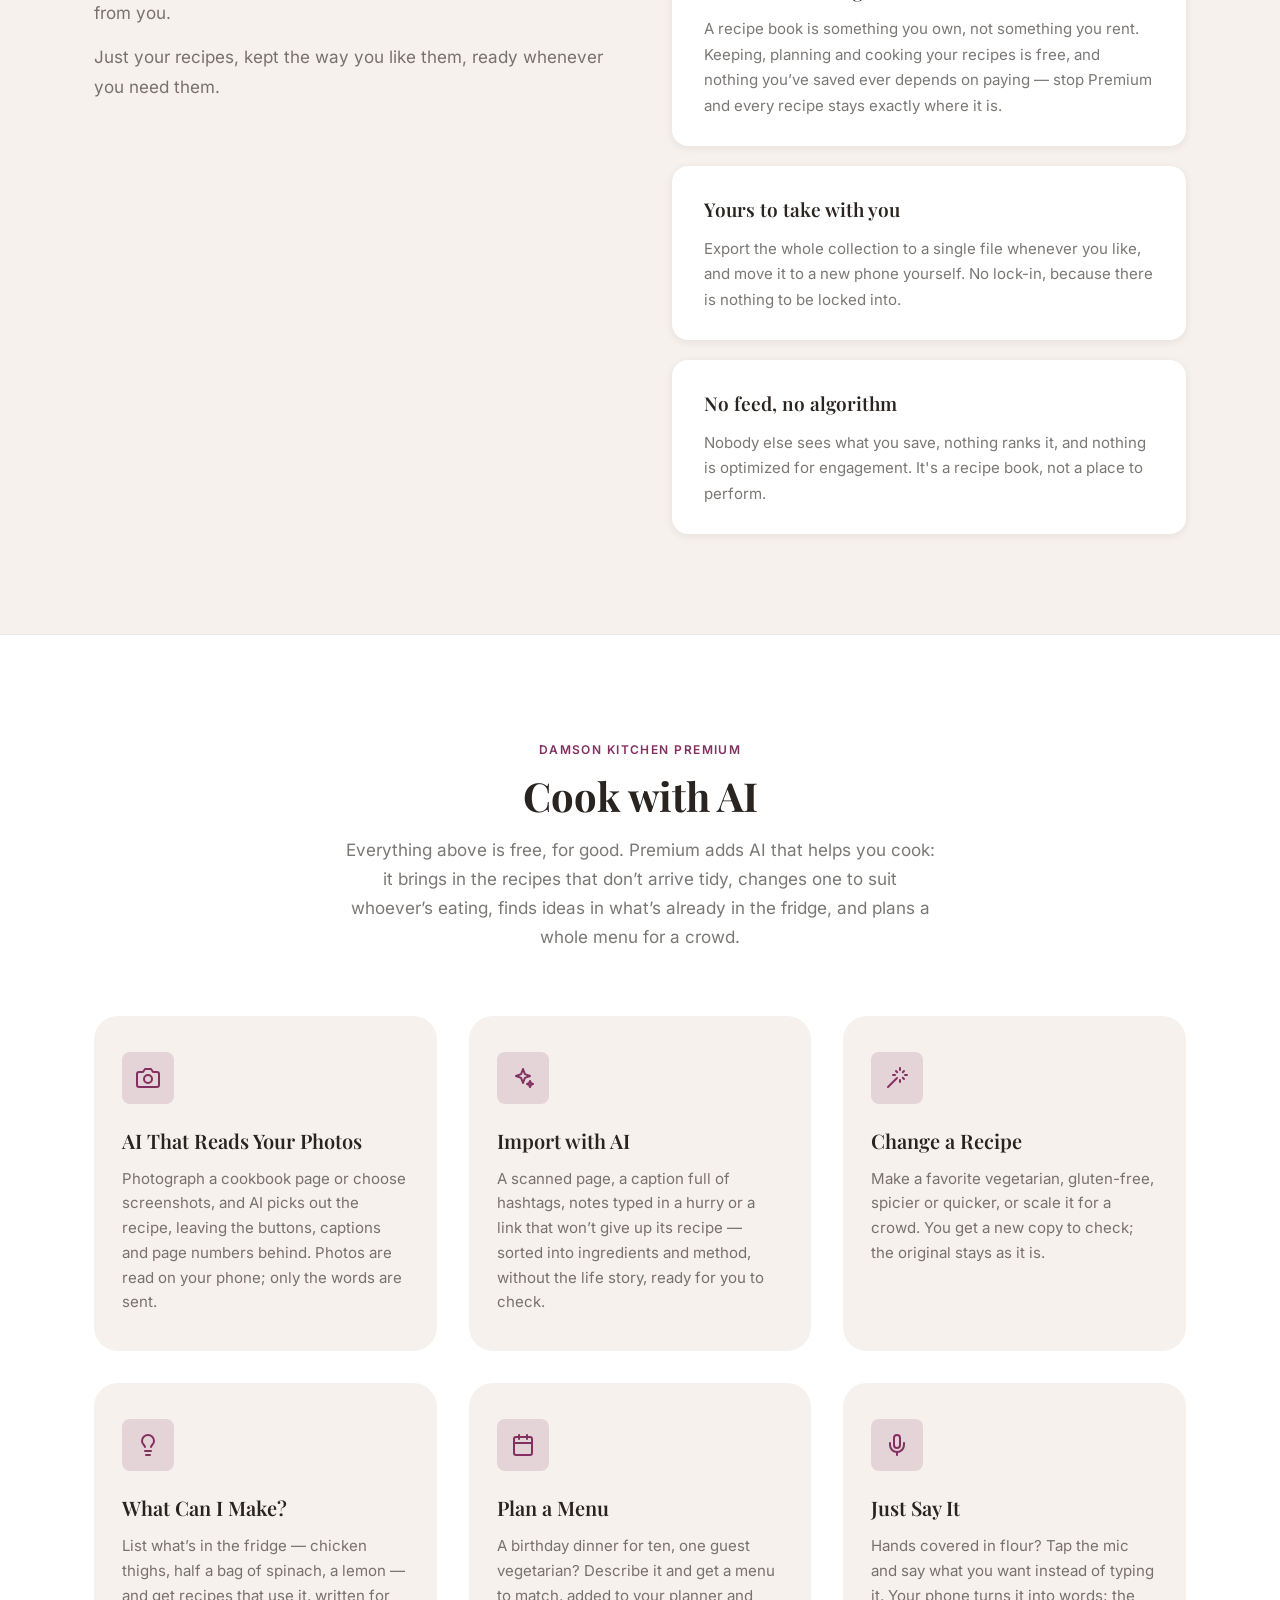
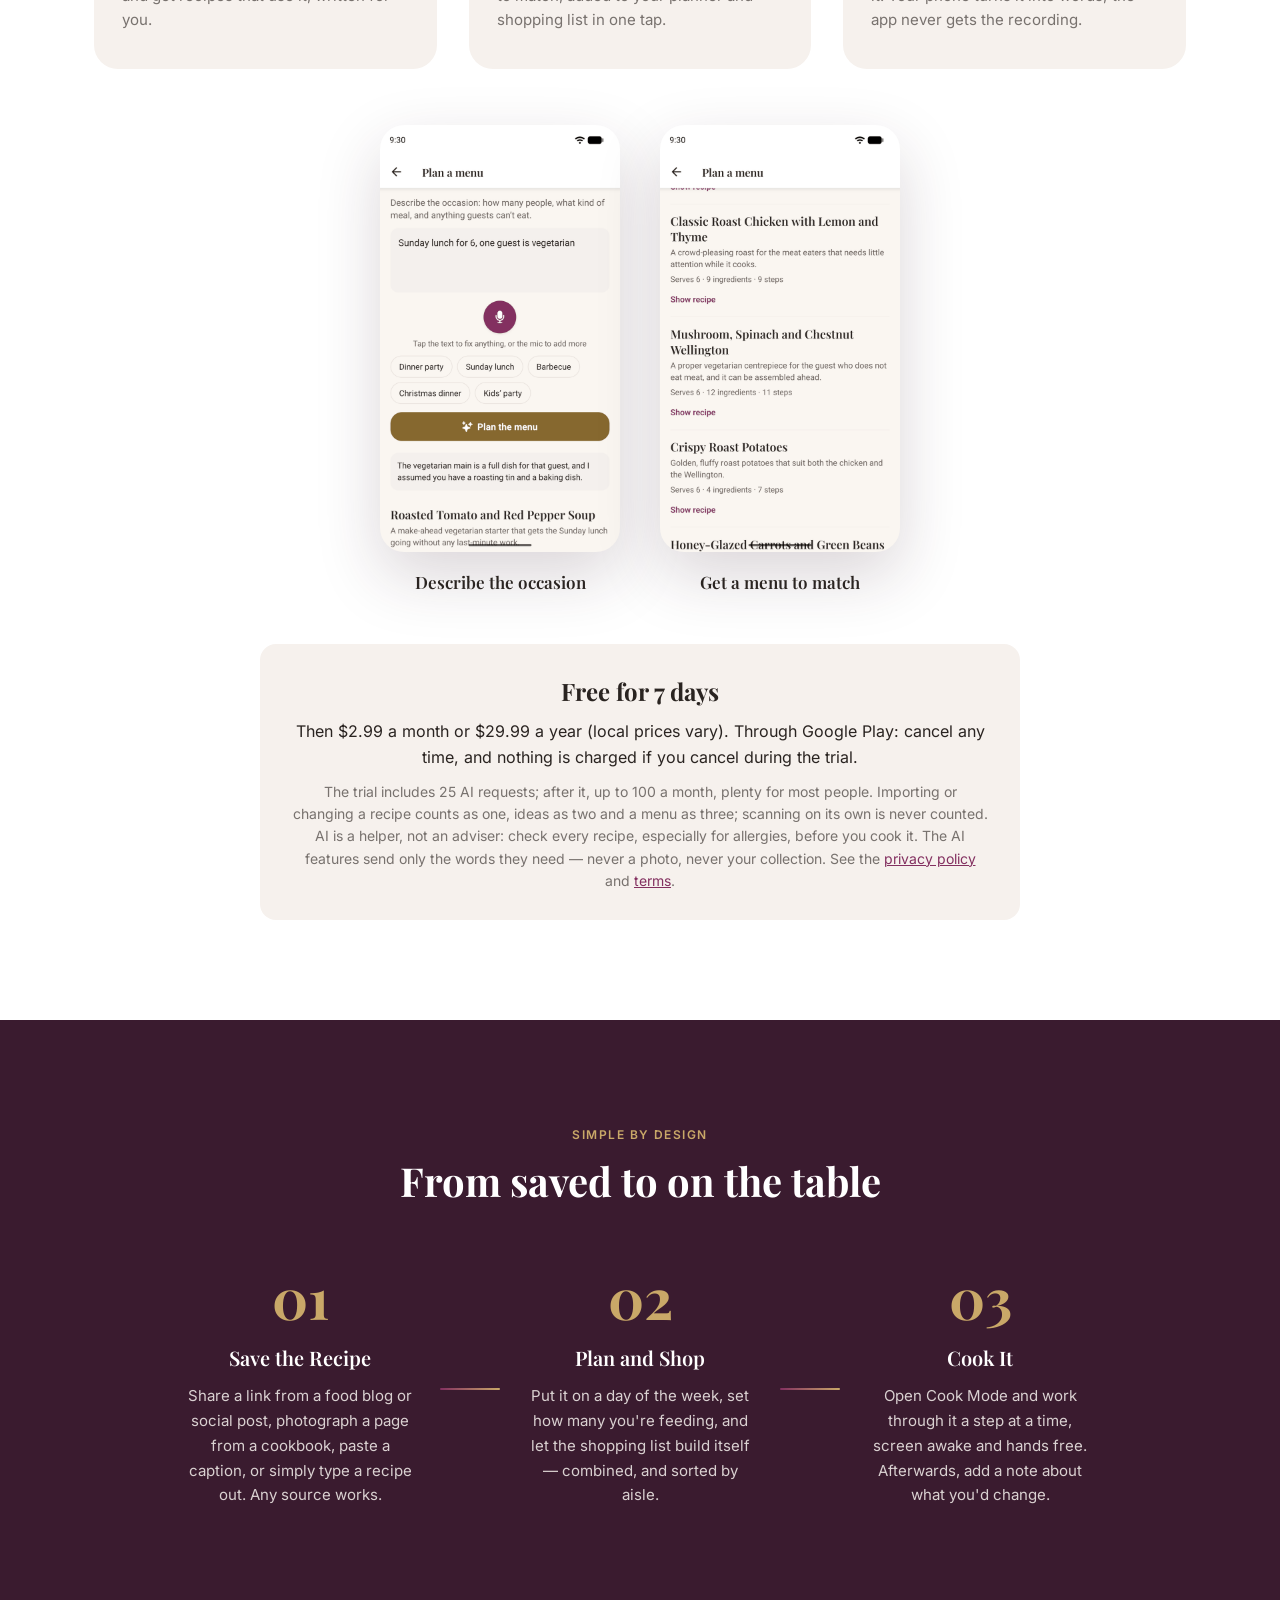
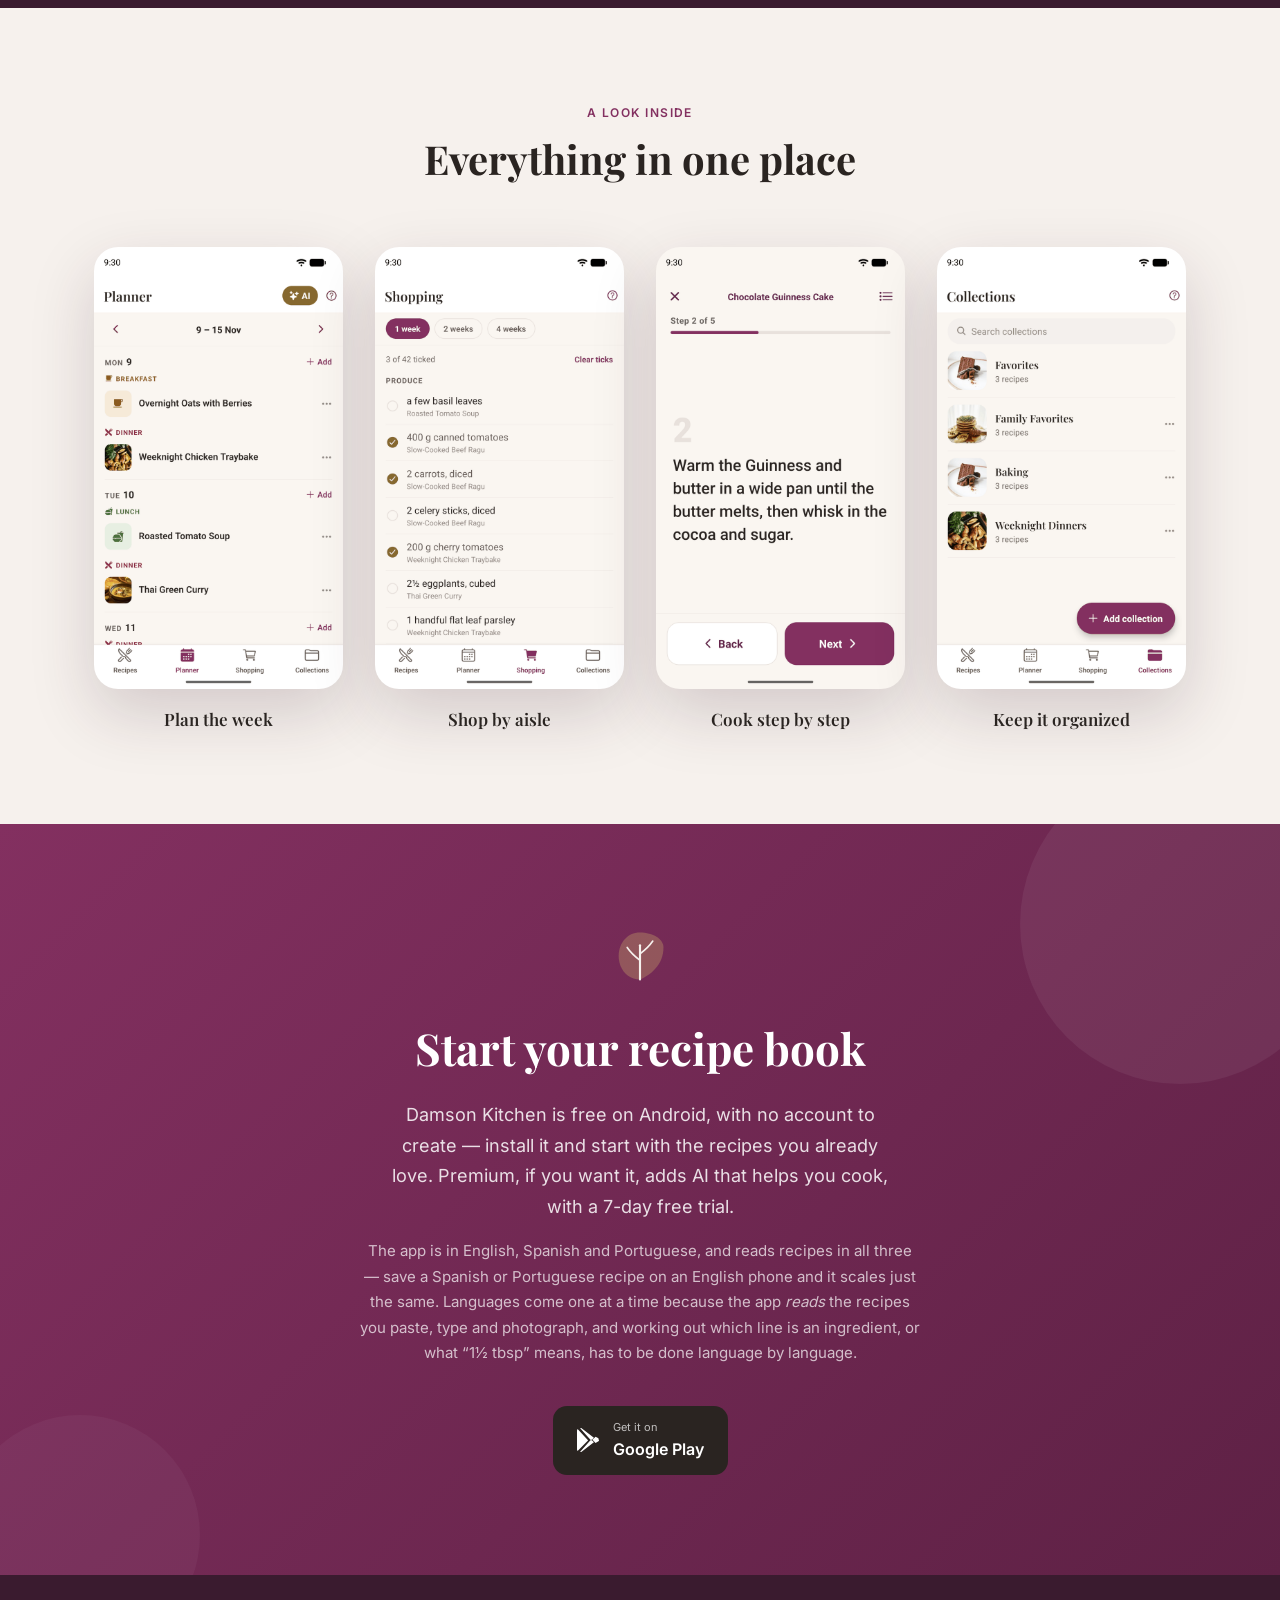
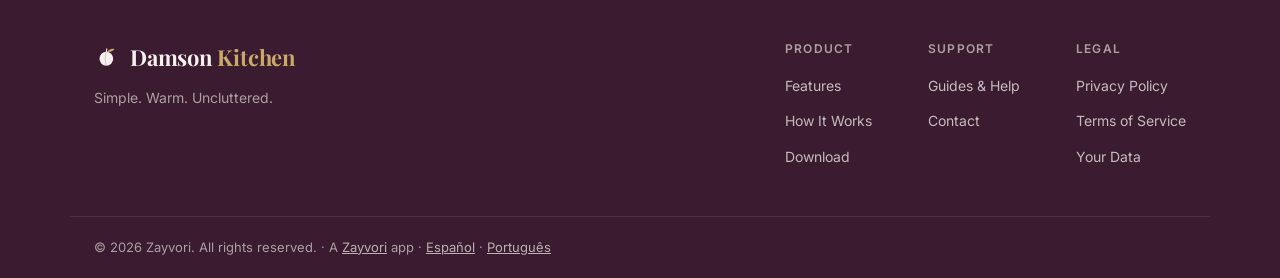
==== commit 3250053e: "Reading photos is free from 1.2; the AI that reads them is Premium Co-Authored-By: Claude Opus 5.5 <" ====
--- a/index.html
+++ b/index.html
@@ -141,7 +141,7 @@
             </svg>
           </div>
           <h3>Scan the Cookbook</h3>
-          <p>Photograph a page from a book, a recipe card, or a note in someone's handwriting, and the words are read straight off it. That reading happens on your phone — no photograph of your recipes is ever uploaded. A long recipe can be scanned a page at a time. Part of <a href="#premium">Premium</a>.</p>
+          <p>Photograph a page from a book, a recipe card, or a note in someone's handwriting, and the words are read straight off it. That reading happens on your phone — no photograph of your recipes is ever uploaded. A long recipe can be scanned a page at a time. With <a href="#premium">Premium</a>, AI then picks out the recipe for you.</p>
         </div>
         <div class="feature-card">
           <div class="feature-card__icon">
@@ -266,8 +266,8 @@
               <path d="M23 19a2 2 0 0 1-2 2H3a2 2 0 0 1-2-2V8a2 2 0 0 1 2-2h4l2-3h6l2 3h4a2 2 0 0 1 2 2z"/><circle cx="12" cy="13" r="4"/>
             </svg>
           </div>
-          <h3>Scan from a Photo</h3>
-          <p>Read a cookbook page, a recipe card or a screenshot straight into the app. The photo is read on your phone and never leaves it.</p>
+          <h3>AI That Reads Your Photos</h3>
+          <p>Photograph a cookbook page or choose screenshots, and AI picks out the recipe, leaving the buttons, captions and page numbers behind. Photos are read on your phone; only the words are sent.</p>
         </div>
         <div class="feature-card">
           <div class="feature-card__icon">
@@ -408,7 +408,7 @@
         </svg>
       </div>
       <h2>Start your recipe book</h2>
-      <p>Damson Kitchen is free on Android, with no account to create — install it and start with the recipes you already love. Premium, if you want it, adds scanning and AI that helps you cook, with a 7-day free trial.</p>
+      <p>Damson Kitchen is free on Android, with no account to create — install it and start with the recipes you already love. Premium, if you want it, adds AI that helps you cook, with a 7-day free trial.</p>
       <p class="download__note">The app is in English, Spanish and Portuguese, and reads recipes in all three — save a Spanish or Portuguese recipe on an English phone and it scales just the same. Languages come one at a time because the app <em>reads</em> the recipes you paste, type and photograph, and working out which line is an ingredient, or what &ldquo;1&frac12; tbsp&rdquo; means, has to be done language by language.</p>
       <div class="download__badges">
         <a href="https://play.google.com/store/apps/details?id=com.damsonkitchen.app" class="store-badge" target="_blank" rel="noopener" aria-label="Get Damson Kitchen on Google Play">
